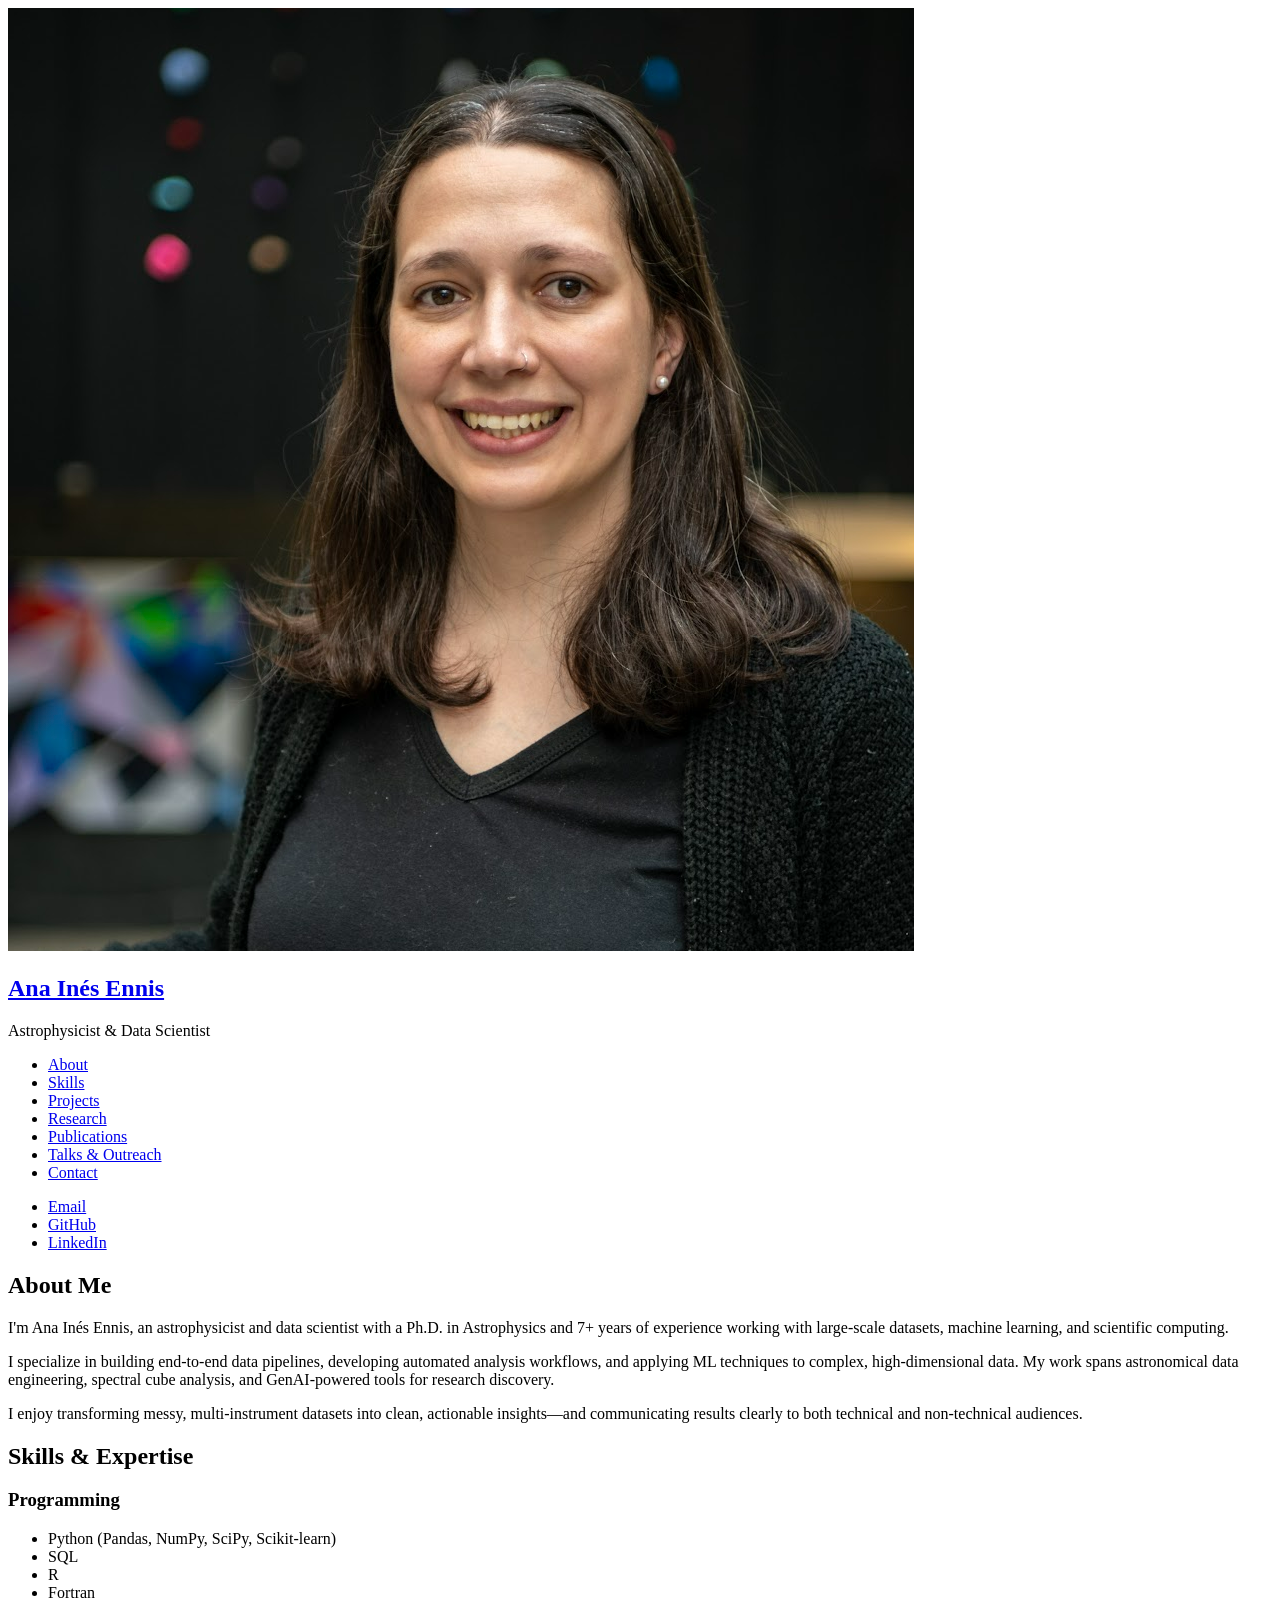
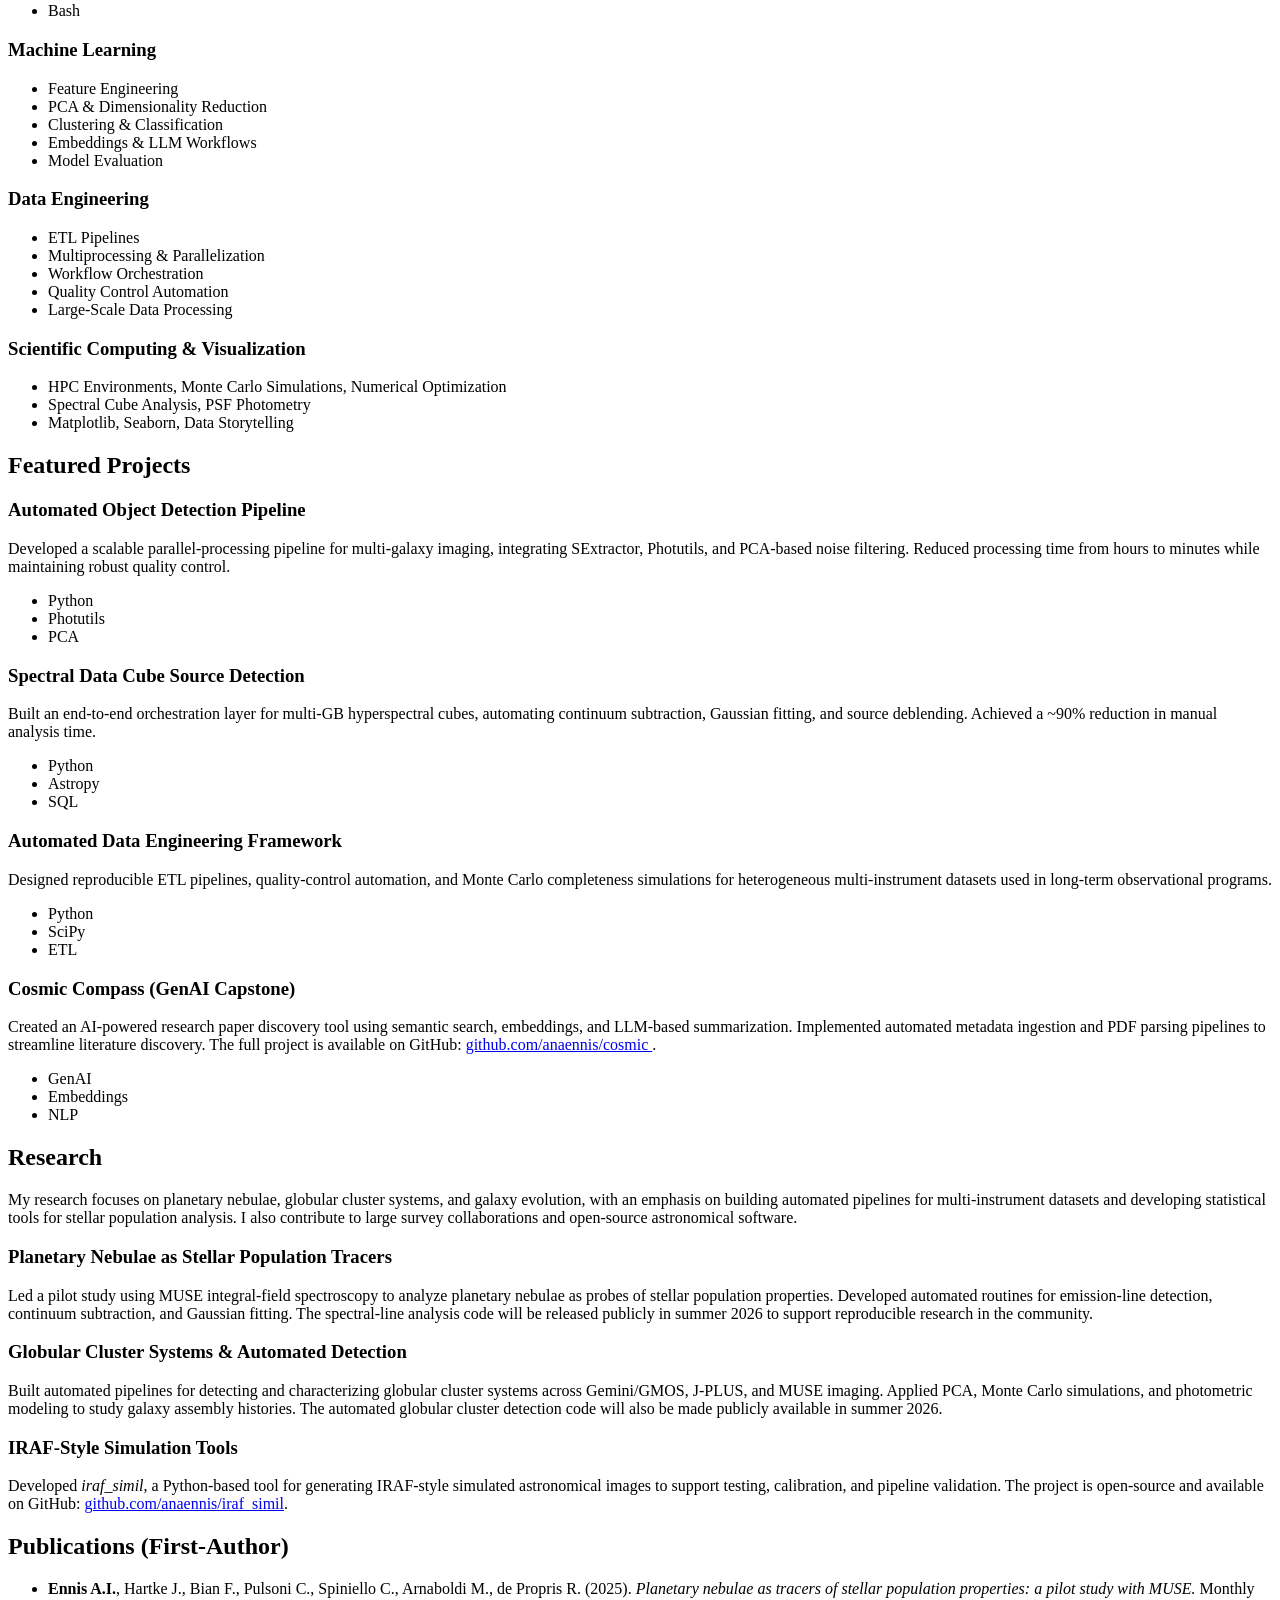
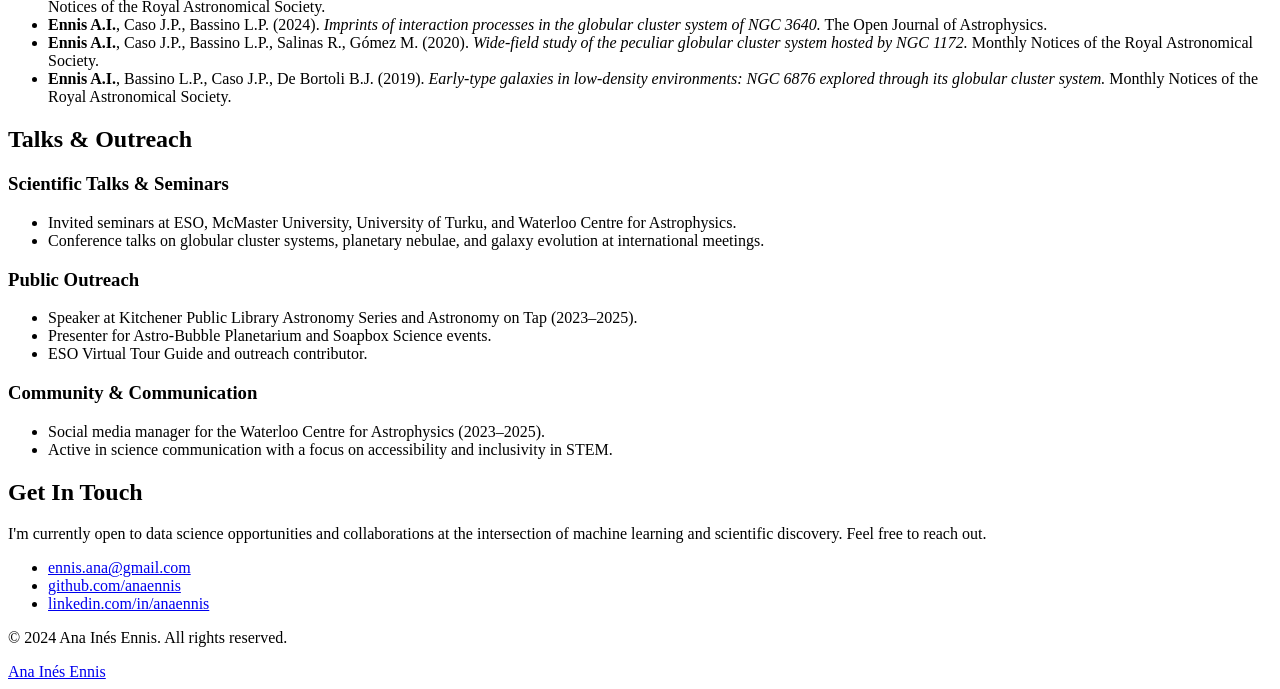
==== index.html @ 9957f8a4 "Added link to Cosmic Compass" ====
<!DOCTYPE HTML>
<!--
    Read Only by HTML5 UP
    Customized for Ana Inés Ennis
-->
<html>
    <head>
        <title>Ana Inés Ennis | Astrophysicist & Data Scientist</title>
        <meta charset="utf-8" />
        <meta name="viewport" content="width=device-width, initial-scale=1" />
        <meta name="description" content="Portfolio of Ana Inés Ennis, Astrophysicist & Data Scientist" />
        <link rel="stylesheet" href="assets/css/main.css" />
        <noscript><link rel="stylesheet" href="assets/css/noscript.css" /></noscript>
    </head>
    <body class="is-preload">

        <!-- Wrapper -->
        <div id="wrapper">

            <!-- Sidebar / Header -->
            <section id="header">
                <header>
                    <span class="image avatar">
                        <img src="images/ana-ennis.png" alt="Photo of Ana Inés Ennis" />
                    </span>
                    <h1 id="logo"><a href="#">Ana Inés Ennis</a></h1>
                    <p>Astrophysicist &amp; Data Scientist</p>
                </header>

                <nav id="nav">
                    <ul>
                        <li><a href="#about" class="active">About</a></li>
                        <li><a href="#skills">Skills</a></li>
                        <li><a href="#projects">Projects</a></li>
                        <li><a href="#research">Research</a></li>
                        <li><a href="#publications">Publications</a></li>
                        <li><a href="#talks">Talks &amp; Outreach</a></li>
                        <li><a href="#contact">Contact</a></li>
                    </ul>
                </nav>

                <footer>
                    <ul class="icons">
                        <li><a href="mailto:ennis.ana@gmail.com" class="icon solid fa-envelope"><span class="label">Email</span></a></li>
                        <li><a href="https://github.com/anaennis" class="icon brands fa-github" target="_blank"><span class="label">GitHub</span></a></li>
                        <li><a href="https://linkedin.com/in/anaennis" class="icon brands fa-linkedin" target="_blank"><span class="label">LinkedIn</span></a></li>
                    </ul>
                </footer>
            </section>

            <!-- Main -->
            <div id="main">

                <!-- About -->
                <section id="about">
                    <div class="container">
                        <header class="major">
                            <h2>About Me</h2>
                        </header>
                        <p>
                            I'm Ana Inés Ennis, an astrophysicist and data scientist with a Ph.D. in Astrophysics and 7+ years of experience
                            working with large-scale datasets, machine learning, and scientific computing.
                        </p>
                        <p>
                            I specialize in building end-to-end data pipelines, developing automated analysis workflows, and applying ML techniques
                            to complex, high-dimensional data. My work spans astronomical data engineering, spectral cube analysis, and GenAI-powered
                            tools for research discovery.
                        </p>
                        <p>
                            I enjoy transforming messy, multi-instrument datasets into clean, actionable insights—and communicating results clearly
                            to both technical and non-technical audiences.
                        </p>
                    </div>
                </section>

                <!-- Skills -->
                <section id="skills">
                    <div class="container">
                        <header class="major">
                            <h2>Skills &amp; Expertise</h2>
                        </header>

                        <div class="features">
                            <article>
                                <h3>Programming</h3>
                                <ul>
                                    <li>Python (Pandas, NumPy, SciPy, Scikit-learn)</li>
                                    <li>SQL</li>
                                    <li>R</li>
                                    <li>Fortran</li>
                                    <li>Bash</li>
                                </ul>
                            </article>

                            <article>
                                <h3>Machine Learning</h3>
                                <ul>
                                    <li>Feature Engineering</li>
                                    <li>PCA &amp; Dimensionality Reduction</li>
                                    <li>Clustering &amp; Classification</li>
                                    <li>Embeddings &amp; LLM Workflows</li>
                                    <li>Model Evaluation</li>
                                </ul>
                            </article>

                            <article>
                                <h3>Data Engineering</h3>
                                <ul>
                                    <li>ETL Pipelines</li>
                                    <li>Multiprocessing &amp; Parallelization</li>
                                    <li>Workflow Orchestration</li>
                                    <li>Quality Control Automation</li>
                                    <li>Large-Scale Data Processing</li>
                                </ul>
                            </article>

                            <article>
                                <h3>Scientific Computing &amp; Visualization</h3>
                                <ul>
                                    <li>HPC Environments, Monte Carlo Simulations, Numerical Optimization</li>
                                    <li>Spectral Cube Analysis, PSF Photometry</li>
                                    <li>Matplotlib, Seaborn, Data Storytelling</li>
                                </ul>
                            </article>
                        </div>
                    </div>
                </section>

                <!-- Projects -->
                <section id="projects">
                    <div class="container">
                        <header class="major">
                            <h2>Featured Projects</h2>
                        </header>

                        <div class="features">
                            <article>
                                <h3>Automated Object Detection Pipeline</h3>
                                <p>
                                    Developed a scalable parallel-processing pipeline for multi-galaxy imaging, integrating SExtractor, Photutils,
                                    and PCA-based noise filtering. Reduced processing time from hours to minutes while maintaining robust quality control.
                                </p>
                                <ul class="tags">
                                    <li>Python</li>
                                    <li>Photutils</li>
                                    <li>PCA</li>
                                </ul>
                            </article>

                            <article>
                                <h3>Spectral Data Cube Source Detection</h3>
                                <p>
                                    Built an end-to-end orchestration layer for multi-GB hyperspectral cubes, automating continuum subtraction,
                                    Gaussian fitting, and source deblending. Achieved a ~90% reduction in manual analysis time.
                                </p>
                                <ul class="tags">
                                    <li>Python</li>
                                    <li>Astropy</li>
                                    <li>SQL</li>
                                </ul>
                            </article>

                            <article>
                                <h3>Automated Data Engineering Framework</h3>
                                <p>
                                    Designed reproducible ETL pipelines, quality-control automation, and Monte Carlo completeness simulations
                                    for heterogeneous multi-instrument datasets used in long-term observational programs.
                                </p>
                                <ul class="tags">
                                    <li>Python</li>
                                    <li>SciPy</li>
                                    <li>ETL</li>
                                </ul>
                            </article>

<article>
    <h3>Cosmic Compass (GenAI Capstone)</h3>
    <p>
        Created an AI-powered research paper discovery tool using semantic search, embeddings, and LLM-based summarization.
        Implemented automated metadata ingestion and PDF parsing pipelines to streamline literature discovery.
        The full project is available on GitHub:
        <a href="https://github.com/anaennis/cosmic/tree/master" target="_blank">
            github.com/anaennis/cosmic
        </a>.
    </p>
    <ul class="tags">
        <li>GenAI</li>
        <li>Embeddings</li>
        <li>NLP</li>
    </ul>
</article>
                        </div>
                    </div>
                </section>

                <!-- Research -->
<section id="research">
    <div class="container">
        <header class="major">
            <h2>Research</h2>
        </header>

        <p>
            My research focuses on planetary nebulae, globular cluster systems, and galaxy evolution, with an emphasis on 
            building automated pipelines for multi-instrument datasets and developing statistical tools for stellar population 
            analysis. I also contribute to large survey collaborations and open-source astronomical software.
        </p>

        <div class="features">

            <article>
                <h3>Planetary Nebulae as Stellar Population Tracers</h3>
                <p>
                    Led a pilot study using MUSE integral-field spectroscopy to analyze planetary nebulae as probes of 
                    stellar population properties. Developed automated routines for emission-line detection, continuum 
                    subtraction, and Gaussian fitting. The spectral-line analysis code will be released publicly in summer 2026 
                    to support reproducible research in the community.
                </p>
            </article>

            <article>
                <h3>Globular Cluster Systems & Automated Detection</h3>
                <p>
                    Built automated pipelines for detecting and characterizing globular cluster systems across Gemini/GMOS, 
                    J-PLUS, and MUSE imaging. Applied PCA, Monte Carlo simulations, and photometric modeling to study galaxy 
                    assembly histories. The automated globular cluster detection code will also be made publicly available 
                    in summer 2026.
                </p>
            </article>

            <article>
                <h3>IRAF-Style Simulation Tools</h3>
                <p>
                    Developed <em>iraf_simil</em>, a Python-based tool for generating IRAF-style simulated astronomical images 
                    to support testing, calibration, and pipeline validation. The project is open-source and available on GitHub:
                    <a href="https://github.com/anaennis/iraf_simil" target="_blank">github.com/anaennis/iraf_simil</a>.
                </p>
            </article>

        </div>
    </div>
</section>

                <!-- Publications -->
                <section id="publications">
                    <div class="container">
                        <header class="major">
                            <h2>Publications (First-Author)</h2>
                        </header>
                        <ul class="alt">
                            <li>
                                <strong>Ennis A.I.</strong>, Hartke J., Bian F., Pulsoni C., Spiniello C., Arnaboldi M., de Propris R. (2025).
                                <em>Planetary nebulae as tracers of stellar population properties: a pilot study with MUSE.</em>
                                Monthly Notices of the Royal Astronomical Society.
                            </li>
                            <li>
                                <strong>Ennis A.I.</strong>, Caso J.P., Bassino L.P. (2024).
                                <em>Imprints of interaction processes in the globular cluster system of NGC 3640.</em>
                                The Open Journal of Astrophysics.
                            </li>
                            <li>
                                <strong>Ennis A.I.</strong>, Caso J.P., Bassino L.P., Salinas R., Gómez M. (2020).
                                <em>Wide-field study of the peculiar globular cluster system hosted by NGC 1172.</em>
                                Monthly Notices of the Royal Astronomical Society.
                            </li>
                            <li>
                                <strong>Ennis A.I.</strong>, Bassino L.P., Caso J.P., De Bortoli B.J. (2019).
                                <em>Early-type galaxies in low-density environments: NGC 6876 explored through its globular cluster system.</em>
                                Monthly Notices of the Royal Astronomical Society.
                            </li>
                        </ul>
                    </div>
                </section>

                <!-- Talks & Outreach -->
                <section id="talks">
                    <div class="container">
                        <header class="major">
                            <h2>Talks &amp; Outreach</h2>
                        </header>

                        <div class="features">
                            <article>
                                <h3>Scientific Talks &amp; Seminars</h3>
                                <ul>
                                    <li>Invited seminars at ESO, McMaster University, University of Turku, and Waterloo Centre for Astrophysics.</li>
                                    <li>Conference talks on globular cluster systems, planetary nebulae, and galaxy evolution at international meetings.</li>
                                </ul>
                            </article>

                            <article>
                                <h3>Public Outreach</h3>
                                <ul>
                                    <li>Speaker at Kitchener Public Library Astronomy Series and Astronomy on Tap (2023–2025).</li>
                                    <li>Presenter for Astro-Bubble Planetarium and Soapbox Science events.</li>
                                    <li>ESO Virtual Tour Guide and outreach contributor.</li>
                                </ul>
                            </article>

                            <article>
                                <h3>Community &amp; Communication</h3>
                                <ul>
                                    <li>Social media manager for the Waterloo Centre for Astrophysics (2023–2025).</li>
                                    <li>Active in science communication with a focus on accessibility and inclusivity in STEM.</li>
                                </ul>
                            </article>
                        </div>
                    </div>
                </section>

                <!-- Contact -->
                <section id="contact">
                    <div class="container">
                        <header class="major">
                            <h2>Get In Touch</h2>
                        </header>
                        <p>
                            I'm currently open to data science opportunities and collaborations at the intersection of machine learning
                            and scientific discovery. Feel free to reach out.
                        </p>
                        <ul class="contact">
                            <li class="icon solid fa-envelope">
                                <a href="mailto:ennis.ana@gmail.com">ennis.ana@gmail.com</a>
                            </li>
                            <li class="icon brands fa-github">
                                <a href="https://github.com/anaennis" target="_blank">github.com/anaennis</a>
                            </li>
                            <li class="icon brands fa-linkedin">
                                <a href="https://linkedin.com/in/anaennis" target="_blank">linkedin.com/in/anaennis</a>
                            </li>
                        </ul>
                    </div>
                </section>

            </div>

            <!-- Footer -->
            <section id="footer">
                <div class="container">
                    <p>&copy; 2024 Ana Inés Ennis. All rights reserved.</p>
                </div>
            </section>

        </div>

        <!-- Scripts (from Read Only template) -->
        <script src="assets/js/jquery.min.js"></script>
        <script src="assets/js/jquery.scrollex.min.js"></script>
        <script src="assets/js/jquery.scrolly.min.js"></script>
        <script src="assets/js/browser.min.js"></script>
        <script src="assets/js/breakpoints.min.js"></script>
        <script src="assets/js/util.js"></script>
        <script src="assets/js/main.js"></script>

    </body>
</html>
---- assets/css/main.css ----
@import url("fontawesome-all.min.css");
@import url("https://fonts.googleapis.com/css?family=Lato:400,400italic,700,700italic|Source+Code+Pro:400");

/*
	Read Only by HTML5 UP
	html5up.net | @ajlkn
	Free for personal and commercial use under the CCA 3.0 license (html5up.net/license)
*/

html, body, div, span, applet, object,
iframe, h1, h2, h3, h4, h5, h6, p, blockquote,
pre, a, abbr, acronym, address, big, cite,
code, del, dfn, em, img, ins, kbd, q, s, samp,
small, strike, strong, sub, sup, tt, var, b,
u, i, center, dl, dt, dd, ol, ul, li, fieldset,
form, label, legend, table, caption, tbody,
tfoot, thead, tr, th, td, article, aside,
canvas, details, embed, figure, figcaption,
footer, header, hgroup, menu, nav, output, ruby,
section, summary, time, mark, audio, video {
	margin: 0;
	padding: 0;
	border: 0;
	font-size: 100%;
	font: inherit;
	vertical-align: baseline;}

article, aside, details, figcaption, figure,
footer, header, hgroup, menu, nav, section {
	display: block;}

body {
	line-height: 1;
}

ol, ul {
	list-style: none;
}

blockquote, q {
	quotes: none;
}

	blockquote:before, blockquote:after, q:before, q:after {
		content: '';
		content: none;
	}

table {
	border-collapse: collapse;
	border-spacing: 0;
}

body {
	-webkit-text-size-adjust: none;
}

mark {
	background-color: transparent;
	color: inherit;
}

input::-moz-focus-inner {
	border: 0;
	padding: 0;
}

input, select, textarea {
	-moz-appearance: none;
	-webkit-appearance: none;
	-ms-appearance: none;
	appearance: none;
}

/* Basic */

	html {
		box-sizing: border-box;
	}

	*, *:before, *:after {
		box-sizing: inherit;
	}

	body {
		background: #fff;
	}

		body.is-preload *, body.is-preload *:before, body.is-preload *:after {
			-moz-animation: none !important;
			-webkit-animation: none !important;
			-ms-animation: none !important;
			animation: none !important;
			-moz-transition: none !important;
			-webkit-transition: none !important;
			-ms-transition: none !important;
			transition: none !important;
		}

	body, input, select, textarea {
		color: #888;
		font-family: "Lato", sans-serif;
		font-size: 16pt;
		font-weight: 400;
		line-height: 1.75em;
	}

	a {
		-moz-transition: color 0.2s ease-in-out, border-color 0.2s ease-in-out;
		-webkit-transition: color 0.2s ease-in-out, border-color 0.2s ease-in-out;
		-ms-transition: color 0.2s ease-in-out, border-color 0.2s ease-in-out;
		transition: color 0.2s ease-in-out, border-color 0.2s ease-in-out;
		border-bottom: solid 1px #e4e4e4;
		color: inherit;
		text-decoration: none;
	}

		a:hover {
			border-bottom-color: transparent;
			color: #4acaa8 !important;
		}

	strong, b {
		color: #777;
		font-weight: 700;
	}

	em, i {
		font-style: italic;
	}

	p {
		margin: 0 0 2.25em 0;
	}

	h1, h2, h3, h4, h5, h6 {
		color: #777;
		font-weight: 700;
		line-height: 1em;
		margin: 0 0 0.5625em 0;
	}

		h1 a, h2 a, h3 a, h4 a, h5 a, h6 a {
			border: 0;
			color: inherit;
			text-decoration: none;
		}

	h2 {
		font-size: 2em;
		line-height: 1.5em;
	}

	h3 {
		font-size: 1.75em;
		line-height: 1.5em;
	}

	h4 {
		font-size: 1.25em;
		line-height: 1.5em;
	}

	h5 {
		font-size: 0.9em;
		line-height: 1.5em;
	}

	h6 {
		font-size: 0.7em;
		line-height: 1.5em;
	}

	sub {
		font-size: 0.8em;
		position: relative;
		top: 0.5em;
	}

	sup {
		font-size: 0.8em;
		position: relative;
		top: -0.5em;
	}

	hr {
		border: 0;
		border-bottom: solid 2px #f4f4f4;
		margin: 2.25em 0;
	}

		hr.major {
			margin: 3.375em 0;
		}

	blockquote {
		border-left: solid 8px #e4e4e4;
		font-style: italic;
		margin: 0 0 2.25em 0;
		padding: 0.5em 0 0.5em 2em;
	}

	code {
		background: #555;
		border-radius: 5px;
		color: #fff;
		font-family: "Source Code Pro", monospace;
		font-size: 0.9em;
		margin: 0 0.25em;
		padding: 0.25em 0.65em;
	}

	pre {
		font-family: "Source Code Pro", monospace;
		font-size: 0.9em;
		margin: 0 0 2.25em 0;
	}

		pre code {
			-webkit-overflow-scrolling: touch;
			display: block;
			line-height: 1.5em;
			overflow-x: auto;
			padding: 1em 1.5em;
		}

	.align-left {
		text-align: left;
	}

	.align-center {
		text-align: center;
	}

	.align-right {
		text-align: right;
	}

/* Row */

	.row {
		display: flex;
		flex-wrap: wrap;
		box-sizing: border-box;
		align-items: stretch;
	}

		.row > * {
			box-sizing: border-box;
		}

		.row.gtr-uniform > * > :last-child {
			margin-bottom: 0;
		}

		.row.aln-left {
			justify-content: flex-start;
		}

		.row.aln-center {
			justify-content: center;
		}

		.row.aln-right {
			justify-content: flex-end;
		}

		.row.aln-top {
			align-items: flex-start;
		}

		.row.aln-middle {
			align-items: center;
		}

		.row.aln-bottom {
			align-items: flex-end;
		}

		.row > .imp {
			order: -1;
		}

		.row > .col-1 {
			width: 8.33333%;
		}

		.row > .off-1 {
			margin-left: 8.33333%;
		}

		.row > .col-2 {
			width: 16.66667%;
		}

		.row > .off-2 {
			margin-left: 16.66667%;
		}

		.row > .col-3 {
			width: 25%;
		}

		.row > .off-3 {
			margin-left: 25%;
		}

		.row > .col-4 {
			width: 33.33333%;
		}

		.row > .off-4 {
			margin-left: 33.33333%;
		}

		.row > .col-5 {
			width: 41.66667%;
		}

		.row > .off-5 {
			margin-left: 41.66667%;
		}

		.row > .col-6 {
			width: 50%;
		}

		.row > .off-6 {
			margin-left: 50%;
		}

		.row > .col-7 {
			width: 58.33333%;
		}

		.row > .off-7 {
			margin-left: 58.33333%;
		}

		.row > .col-8 {
			width: 66.66667%;
		}

		.row > .off-8 {
			margin-left: 66.66667%;
		}

		.row > .col-9 {
			width: 75%;
		}

		.row > .off-9 {
			margin-left: 75%;
		}

		.row > .col-10 {
			width: 83.33333%;
		}

		.row > .off-10 {
			margin-left: 83.33333%;
		}

		.row > .col-11 {
			width: 91.66667%;
		}

		.row > .off-11 {
			margin-left: 91.66667%;
		}

		.row > .col-12 {
			width: 100%;
		}

		.row > .off-12 {
			margin-left: 100%;
		}

		.row.gtr-0 {
			margin-top: 0;
			margin-left: 0em;
		}

			.row.gtr-0 > * {
				padding: 0 0 0 0em;
			}

			.row.gtr-0.gtr-uniform {
				margin-top: 0em;
			}

				.row.gtr-0.gtr-uniform > * {
					padding-top: 0em;
				}

		.row.gtr-25 {
			margin-top: 0;
			margin-left: -0.5em;
		}

			.row.gtr-25 > * {
				padding: 0 0 0 0.5em;
			}

			.row.gtr-25.gtr-uniform {
				margin-top: -0.5em;
			}

				.row.gtr-25.gtr-uniform > * {
					padding-top: 0.5em;
				}

		.row.gtr-50 {
			margin-top: 0;
			margin-left: -1em;
		}

			.row.gtr-50 > * {
				padding: 0 0 0 1em;
			}

			.row.gtr-50.gtr-uniform {
				margin-top: -1em;
			}

				.row.gtr-50.gtr-uniform > * {
					padding-top: 1em;
				}

		.row {
			margin-top: 0;
			margin-left: -2em;
		}

			.row > * {
				padding: 0 0 0 2em;
			}

			.row.gtr-uniform {
				margin-top: -2em;
			}

				.row.gtr-uniform > * {
					padding-top: 2em;
				}

		.row.gtr-150 {
			margin-top: 0;
			margin-left: -3em;
		}

			.row.gtr-150 > * {
				padding: 0 0 0 3em;
			}

			.row.gtr-150.gtr-uniform {
				margin-top: -3em;
			}

				.row.gtr-150.gtr-uniform > * {
					padding-top: 3em;
				}

		.row.gtr-200 {
			margin-top: 0;
			margin-left: -4em;
		}

			.row.gtr-200 > * {
				padding: 0 0 0 4em;
			}

			.row.gtr-200.gtr-uniform {
				margin-top: -4em;
			}

				.row.gtr-200.gtr-uniform > * {
					padding-top: 4em;
				}

		@media screen and (max-width: 1680px) {

			.row {
				display: flex;
				flex-wrap: wrap;
				box-sizing: border-box;
				align-items: stretch;
			}

				.row > * {
					box-sizing: border-box;
				}

				.row.gtr-uniform > * > :last-child {
					margin-bottom: 0;
				}

				.row.aln-left {
					justify-content: flex-start;
				}

				.row.aln-center {
					justify-content: center;
				}

				.row.aln-right {
					justify-content: flex-end;
				}

				.row.aln-top {
					align-items: flex-start;
				}

				.row.aln-middle {
					align-items: center;
				}

				.row.aln-bottom {
					align-items: flex-end;
				}

				.row > .imp-xlarge {
					order: -1;
				}

				.row > .col-1-xlarge {
					width: 8.33333%;
				}

				.row > .off-1-xlarge {
					margin-left: 8.33333%;
				}

				.row > .col-2-xlarge {
					width: 16.66667%;
				}

				.row > .off-2-xlarge {
					margin-left: 16.66667%;
				}

				.row > .col-3-xlarge {
					width: 25%;
				}

				.row > .off-3-xlarge {
					margin-left: 25%;
				}

				.row > .col-4-xlarge {
					width: 33.33333%;
				}

				.row > .off-4-xlarge {
					margin-left: 33.33333%;
				}

				.row > .col-5-xlarge {
					width: 41.66667%;
				}

				.row > .off-5-xlarge {
					margin-left: 41.66667%;
				}

				.row > .col-6-xlarge {
					width: 50%;
				}

				.row > .off-6-xlarge {
					margin-left: 50%;
				}

				.row > .col-7-xlarge {
					width: 58.33333%;
				}

				.row > .off-7-xlarge {
					margin-left: 58.33333%;
				}

				.row > .col-8-xlarge {
					width: 66.66667%;
				}

				.row > .off-8-xlarge {
					margin-left: 66.66667%;
				}

				.row > .col-9-xlarge {
					width: 75%;
				}

				.row > .off-9-xlarge {
					margin-left: 75%;
				}

				.row > .col-10-xlarge {
					width: 83.33333%;
				}

				.row > .off-10-xlarge {
					margin-left: 83.33333%;
				}

				.row > .col-11-xlarge {
					width: 91.66667%;
				}

				.row > .off-11-xlarge {
					margin-left: 91.66667%;
				}

				.row > .col-12-xlarge {
					width: 100%;
				}

				.row > .off-12-xlarge {
					margin-left: 100%;
				}

				.row.gtr-0 {
					margin-top: 0;
					margin-left: 0em;
				}

					.row.gtr-0 > * {
						padding: 0 0 0 0em;
					}

					.row.gtr-0.gtr-uniform {
						margin-top: 0em;
					}

						.row.gtr-0.gtr-uniform > * {
							padding-top: 0em;
						}

				.row.gtr-25 {
					margin-top: 0;
					margin-left: -0.5em;
				}

					.row.gtr-25 > * {
						padding: 0 0 0 0.5em;
					}

					.row.gtr-25.gtr-uniform {
						margin-top: -0.5em;
					}

						.row.gtr-25.gtr-uniform > * {
							padding-top: 0.5em;
						}

				.row.gtr-50 {
					margin-top: 0;
					margin-left: -1em;
				}

					.row.gtr-50 > * {
						padding: 0 0 0 1em;
					}

					.row.gtr-50.gtr-uniform {
						margin-top: -1em;
					}

						.row.gtr-50.gtr-uniform > * {
							padding-top: 1em;
						}

				.row {
					margin-top: 0;
					margin-left: -2em;
				}

					.row > * {
						padding: 0 0 0 2em;
					}

					.row.gtr-uniform {
						margin-top: -2em;
					}

						.row.gtr-uniform > * {
							padding-top: 2em;
						}

				.row.gtr-150 {
					margin-top: 0;
					margin-left: -3em;
				}

					.row.gtr-150 > * {
						padding: 0 0 0 3em;
					}

					.row.gtr-150.gtr-uniform {
						margin-top: -3em;
					}

						.row.gtr-150.gtr-uniform > * {
							padding-top: 3em;
						}

				.row.gtr-200 {
					margin-top: 0;
					margin-left: -4em;
				}

					.row.gtr-200 > * {
						padding: 0 0 0 4em;
					}

					.row.gtr-200.gtr-uniform {
						margin-top: -4em;
					}

						.row.gtr-200.gtr-uniform > * {
							padding-top: 4em;
						}

		}

		@media screen and (max-width: 1280px) {

			.row {
				display: flex;
				flex-wrap: wrap;
				box-sizing: border-box;
				align-items: stretch;
			}

				.row > * {
					box-sizing: border-box;
				}

				.row.gtr-uniform > * > :last-child {
					margin-bottom: 0;
				}

				.row.aln-left {
					justify-content: flex-start;
				}

				.row.aln-center {
					justify-content: center;
				}

				.row.aln-right {
					justify-content: flex-end;
				}

				.row.aln-top {
					align-items: flex-start;
				}

				.row.aln-middle {
					align-items: center;
				}

				.row.aln-bottom {
					align-items: flex-end;
				}

				.row > .imp-large {
					order: -1;
				}

				.row > .col-1-large {
					width: 8.33333%;
				}

				.row > .off-1-large {
					margin-left: 8.33333%;
				}

				.row > .col-2-large {
					width: 16.66667%;
				}

				.row > .off-2-large {
					margin-left: 16.66667%;
				}

				.row > .col-3-large {
					width: 25%;
				}

				.row > .off-3-large {
					margin-left: 25%;
				}

				.row > .col-4-large {
					width: 33.33333%;
				}

				.row > .off-4-large {
					margin-left: 33.33333%;
				}

				.row > .col-5-large {
					width: 41.66667%;
				}

				.row > .off-5-large {
					margin-left: 41.66667%;
				}

				.row > .col-6-large {
					width: 50%;
				}

				.row > .off-6-large {
					margin-left: 50%;
				}

				.row > .col-7-large {
					width: 58.33333%;
				}

				.row > .off-7-large {
					margin-left: 58.33333%;
				}

				.row > .col-8-large {
					width: 66.66667%;
				}

				.row > .off-8-large {
					margin-left: 66.66667%;
				}

				.row > .col-9-large {
					width: 75%;
				}

				.row > .off-9-large {
					margin-left: 75%;
				}

				.row > .col-10-large {
					width: 83.33333%;
				}

				.row > .off-10-large {
					margin-left: 83.33333%;
				}

				.row > .col-11-large {
					width: 91.66667%;
				}

				.row > .off-11-large {
					margin-left: 91.66667%;
				}

				.row > .col-12-large {
					width: 100%;
				}

				.row > .off-12-large {
					margin-left: 100%;
				}

				.row.gtr-0 {
					margin-top: 0;
					margin-left: 0em;
				}

					.row.gtr-0 > * {
						padding: 0 0 0 0em;
					}

					.row.gtr-0.gtr-uniform {
						margin-top: 0em;
					}

						.row.gtr-0.gtr-uniform > * {
							padding-top: 0em;
						}

				.row.gtr-25 {
					margin-top: 0;
					margin-left: -0.375em;
				}

					.row.gtr-25 > * {
						padding: 0 0 0 0.375em;
					}

					.row.gtr-25.gtr-uniform {
						margin-top: -0.375em;
					}

						.row.gtr-25.gtr-uniform > * {
							padding-top: 0.375em;
						}

				.row.gtr-50 {
					margin-top: 0;
					margin-left: -0.75em;
				}

					.row.gtr-50 > * {
						padding: 0 0 0 0.75em;
					}

					.row.gtr-50.gtr-uniform {
						margin-top: -0.75em;
					}

						.row.gtr-50.gtr-uniform > * {
							padding-top: 0.75em;
						}

				.row {
					margin-top: 0;
					margin-left: -1.5em;
				}

					.row > * {
						padding: 0 0 0 1.5em;
					}

					.row.gtr-uniform {
						margin-top: -1.5em;
					}

						.row.gtr-uniform > * {
							padding-top: 1.5em;
						}

				.row.gtr-150 {
					margin-top: 0;
					margin-left: -2.25em;
				}

					.row.gtr-150 > * {
						padding: 0 0 0 2.25em;
					}

					.row.gtr-150.gtr-uniform {
						margin-top: -2.25em;
					}

						.row.gtr-150.gtr-uniform > * {
							padding-top: 2.25em;
						}

				.row.gtr-200 {
					margin-top: 0;
					margin-left: -3em;
				}

					.row.gtr-200 > * {
						padding: 0 0 0 3em;
					}

					.row.gtr-200.gtr-uniform {
						margin-top: -3em;
					}

						.row.gtr-200.gtr-uniform > * {
							padding-top: 3em;
						}

		}

		@media screen and (max-width: 1024px) {

			.row {
				display: flex;
				flex-wrap: wrap;
				box-sizing: border-box;
				align-items: stretch;
			}

				.row > * {
					box-sizing: border-box;
				}

				.row.gtr-uniform > * > :last-child {
					margin-bottom: 0;
				}

				.row.aln-left {
					justify-content: flex-start;
				}

				.row.aln-center {
					justify-content: center;
				}

				.row.aln-right {
					justify-content: flex-end;
				}

				.row.aln-top {
					align-items: flex-start;
				}

				.row.aln-middle {
					align-items: center;
				}

				.row.aln-bottom {
					align-items: flex-end;
				}

				.row > .imp-medium {
					order: -1;
				}

				.row > .col-1-medium {
					width: 8.33333%;
				}

				.row > .off-1-medium {
					margin-left: 8.33333%;
				}

				.row > .col-2-medium {
					width: 16.66667%;
				}

				.row > .off-2-medium {
					margin-left: 16.66667%;
				}

				.row > .col-3-medium {
					width: 25%;
				}

				.row > .off-3-medium {
					margin-left: 25%;
				}

				.row > .col-4-medium {
					width: 33.33333%;
				}

				.row > .off-4-medium {
					margin-left: 33.33333%;
				}

				.row > .col-5-medium {
					width: 41.66667%;
				}

				.row > .off-5-medium {
					margin-left: 41.66667%;
				}

				.row > .col-6-medium {
					width: 50%;
				}

				.row > .off-6-medium {
					margin-left: 50%;
				}

				.row > .col-7-medium {
					width: 58.33333%;
				}

				.row > .off-7-medium {
					margin-left: 58.33333%;
				}

				.row > .col-8-medium {
					width: 66.66667%;
				}

				.row > .off-8-medium {
					margin-left: 66.66667%;
				}

				.row > .col-9-medium {
					width: 75%;
				}

				.row > .off-9-medium {
					margin-left: 75%;
				}

				.row > .col-10-medium {
					width: 83.33333%;
				}

				.row > .off-10-medium {
					margin-left: 83.33333%;
				}

				.row > .col-11-medium {
					width: 91.66667%;
				}

				.row > .off-11-medium {
					margin-left: 91.66667%;
				}

				.row > .col-12-medium {
					width: 100%;
				}

				.row > .off-12-medium {
					margin-left: 100%;
				}

				.row.gtr-0 {
					margin-top: 0;
					margin-left: 0em;
				}

					.row.gtr-0 > * {
						padding: 0 0 0 0em;
					}

					.row.gtr-0.gtr-uniform {
						margin-top: 0em;
					}

						.row.gtr-0.gtr-uniform > * {
							padding-top: 0em;
						}

				.row.gtr-25 {
					margin-top: 0;
					margin-left: -0.375em;
				}

					.row.gtr-25 > * {
						padding: 0 0 0 0.375em;
					}

					.row.gtr-25.gtr-uniform {
						margin-top: -0.375em;
					}

						.row.gtr-25.gtr-uniform > * {
							padding-top: 0.375em;
						}

				.row.gtr-50 {
					margin-top: 0;
					margin-left: -0.75em;
				}

					.row.gtr-50 > * {
						padding: 0 0 0 0.75em;
					}

					.row.gtr-50.gtr-uniform {
						margin-top: -0.75em;
					}

						.row.gtr-50.gtr-uniform > * {
							padding-top: 0.75em;
						}

				.row {
					margin-top: 0;
					margin-left: -1.5em;
				}

					.row > * {
						padding: 0 0 0 1.5em;
					}

					.row.gtr-uniform {
						margin-top: -1.5em;
					}

						.row.gtr-uniform > * {
							padding-top: 1.5em;
						}

				.row.gtr-150 {
					margin-top: 0;
					margin-left: -2.25em;
				}

					.row.gtr-150 > * {
						padding: 0 0 0 2.25em;
					}

					.row.gtr-150.gtr-uniform {
						margin-top: -2.25em;
					}

						.row.gtr-150.gtr-uniform > * {
							padding-top: 2.25em;
						}

				.row.gtr-200 {
					margin-top: 0;
					margin-left: -3em;
				}

					.row.gtr-200 > * {
						padding: 0 0 0 3em;
					}

					.row.gtr-200.gtr-uniform {
						margin-top: -3em;
					}

						.row.gtr-200.gtr-uniform > * {
							padding-top: 3em;
						}

		}

		@media screen and (max-width: 736px) {

			.row {
				display: flex;
				flex-wrap: wrap;
				box-sizing: border-box;
				align-items: stretch;
			}

				.row > * {
					box-sizing: border-box;
				}

				.row.gtr-uniform > * > :last-child {
					margin-bottom: 0;
				}

				.row.aln-left {
					justify-content: flex-start;
				}

				.row.aln-center {
					justify-content: center;
				}

				.row.aln-right {
					justify-content: flex-end;
				}

				.row.aln-top {
					align-items: flex-start;
				}

				.row.aln-middle {
					align-items: center;
				}

				.row.aln-bottom {
					align-items: flex-end;
				}

				.row > .imp-small {
					order: -1;
				}

				.row > .col-1-small {
					width: 8.33333%;
				}

				.row > .off-1-small {
					margin-left: 8.33333%;
				}

				.row > .col-2-small {
					width: 16.66667%;
				}

				.row > .off-2-small {
					margin-left: 16.66667%;
				}

				.row > .col-3-small {
					width: 25%;
				}

				.row > .off-3-small {
					margin-left: 25%;
				}

				.row > .col-4-small {
					width: 33.33333%;
				}

				.row > .off-4-small {
					margin-left: 33.33333%;
				}

				.row > .col-5-small {
					width: 41.66667%;
				}

				.row > .off-5-small {
					margin-left: 41.66667%;
				}

				.row > .col-6-small {
					width: 50%;
				}

				.row > .off-6-small {
					margin-left: 50%;
				}

				.row > .col-7-small {
					width: 58.33333%;
				}

				.row > .off-7-small {
					margin-left: 58.33333%;
				}

				.row > .col-8-small {
					width: 66.66667%;
				}

				.row > .off-8-small {
					margin-left: 66.66667%;
				}

				.row > .col-9-small {
					width: 75%;
				}

				.row > .off-9-small {
					margin-left: 75%;
				}

				.row > .col-10-small {
					width: 83.33333%;
				}

				.row > .off-10-small {
					margin-left: 83.33333%;
				}

				.row > .col-11-small {
					width: 91.66667%;
				}

				.row > .off-11-small {
					margin-left: 91.66667%;
				}

				.row > .col-12-small {
					width: 100%;
				}

				.row > .off-12-small {
					margin-left: 100%;
				}

				.row.gtr-0 {
					margin-top: 0;
					margin-left: 0em;
				}

					.row.gtr-0 > * {
						padding: 0 0 0 0em;
					}

					.row.gtr-0.gtr-uniform {
						margin-top: 0em;
					}

						.row.gtr-0.gtr-uniform > * {
							padding-top: 0em;
						}

				.row.gtr-25 {
					margin-top: 0;
					margin-left: -0.3125em;
				}

					.row.gtr-25 > * {
						padding: 0 0 0 0.3125em;
					}

					.row.gtr-25.gtr-uniform {
						margin-top: -0.3125em;
					}

						.row.gtr-25.gtr-uniform > * {
							padding-top: 0.3125em;
						}

				.row.gtr-50 {
					margin-top: 0;
					margin-left: -0.625em;
				}

					.row.gtr-50 > * {
						padding: 0 0 0 0.625em;
					}

					.row.gtr-50.gtr-uniform {
						margin-top: -0.625em;
					}

						.row.gtr-50.gtr-uniform > * {
							padding-top: 0.625em;
						}

				.row {
					margin-top: 0;
					margin-left: -1.25em;
				}

					.row > * {
						padding: 0 0 0 1.25em;
					}

					.row.gtr-uniform {
						margin-top: -1.25em;
					}

						.row.gtr-uniform > * {
							padding-top: 1.25em;
						}

				.row.gtr-150 {
					margin-top: 0;
					margin-left: -1.875em;
				}

					.row.gtr-150 > * {
						padding: 0 0 0 1.875em;
					}

					.row.gtr-150.gtr-uniform {
						margin-top: -1.875em;
					}

						.row.gtr-150.gtr-uniform > * {
							padding-top: 1.875em;
						}

				.row.gtr-200 {
					margin-top: 0;
					margin-left: -2.5em;
				}

					.row.gtr-200 > * {
						padding: 0 0 0 2.5em;
					}

					.row.gtr-200.gtr-uniform {
						margin-top: -2.5em;
					}

						.row.gtr-200.gtr-uniform > * {
							padding-top: 2.5em;
						}

		}

		@media screen and (max-width: 480px) {

			.row {
				display: flex;
				flex-wrap: wrap;
				box-sizing: border-box;
				align-items: stretch;
			}

				.row > * {
					box-sizing: border-box;
				}

				.row.gtr-uniform > * > :last-child {
					margin-bottom: 0;
				}

				.row.aln-left {
					justify-content: flex-start;
				}

				.row.aln-center {
					justify-content: center;
				}

				.row.aln-right {
					justify-content: flex-end;
				}

				.row.aln-top {
					align-items: flex-start;
				}

				.row.aln-middle {
					align-items: center;
				}

				.row.aln-bottom {
					align-items: flex-end;
				}

				.row > .imp-xsmall {
					order: -1;
				}

				.row > .col-1-xsmall {
					width: 8.33333%;
				}

				.row > .off-1-xsmall {
					margin-left: 8.33333%;
				}

				.row > .col-2-xsmall {
					width: 16.66667%;
				}

				.row > .off-2-xsmall {
					margin-left: 16.66667%;
				}

				.row > .col-3-xsmall {
					width: 25%;
				}

				.row > .off-3-xsmall {
					margin-left: 25%;
				}

				.row > .col-4-xsmall {
					width: 33.33333%;
				}

				.row > .off-4-xsmall {
					margin-left: 33.33333%;
				}

				.row > .col-5-xsmall {
					width: 41.66667%;
				}

				.row > .off-5-xsmall {
					margin-left: 41.66667%;
				}

				.row > .col-6-xsmall {
					width: 50%;
				}

				.row > .off-6-xsmall {
					margin-left: 50%;
				}

				.row > .col-7-xsmall {
					width: 58.33333%;
				}

				.row > .off-7-xsmall {
					margin-left: 58.33333%;
				}

				.row > .col-8-xsmall {
					width: 66.66667%;
				}

				.row > .off-8-xsmall {
					margin-left: 66.66667%;
				}

				.row > .col-9-xsmall {
					width: 75%;
				}

				.row > .off-9-xsmall {
					margin-left: 75%;
				}

				.row > .col-10-xsmall {
					width: 83.33333%;
				}

				.row > .off-10-xsmall {
					margin-left: 83.33333%;
				}

				.row > .col-11-xsmall {
					width: 91.66667%;
				}

				.row > .off-11-xsmall {
					margin-left: 91.66667%;
				}

				.row > .col-12-xsmall {
					width: 100%;
				}

				.row > .off-12-xsmall {
					margin-left: 100%;
				}

				.row.gtr-0 {
					margin-top: 0;
					margin-left: 0em;
				}

					.row.gtr-0 > * {
						padding: 0 0 0 0em;
					}

					.row.gtr-0.gtr-uniform {
						margin-top: 0em;
					}

						.row.gtr-0.gtr-uniform > * {
							padding-top: 0em;
						}

				.row.gtr-25 {
					margin-top: 0;
					margin-left: -0.3125em;
				}

					.row.gtr-25 > * {
						padding: 0 0 0 0.3125em;
					}

					.row.gtr-25.gtr-uniform {
						margin-top: -0.3125em;
					}

						.row.gtr-25.gtr-uniform > * {
							padding-top: 0.3125em;
						}

				.row.gtr-50 {
					margin-top: 0;
					margin-left: -0.625em;
				}

					.row.gtr-50 > * {
						padding: 0 0 0 0.625em;
					}

					.row.gtr-50.gtr-uniform {
						margin-top: -0.625em;
					}

						.row.gtr-50.gtr-uniform > * {
							padding-top: 0.625em;
						}

				.row {
					margin-top: 0;
					margin-left: -1.25em;
				}

					.row > * {
						padding: 0 0 0 1.25em;
					}

					.row.gtr-uniform {
						margin-top: -1.25em;
					}

						.row.gtr-uniform > * {
							padding-top: 1.25em;
						}

				.row.gtr-150 {
					margin-top: 0;
					margin-left: -1.875em;
				}

					.row.gtr-150 > * {
						padding: 0 0 0 1.875em;
					}

					.row.gtr-150.gtr-uniform {
						margin-top: -1.875em;
					}

						.row.gtr-150.gtr-uniform > * {
							padding-top: 1.875em;
						}

				.row.gtr-200 {
					margin-top: 0;
					margin-left: -2.5em;
				}

					.row.gtr-200 > * {
						padding: 0 0 0 2.5em;
					}

					.row.gtr-200.gtr-uniform {
						margin-top: -2.5em;
					}

						.row.gtr-200.gtr-uniform > * {
							padding-top: 2.5em;
						}

		}

/* Container */

	.container {
		margin: 0 auto;
		max-width: calc(100% - 4.5em);
		width: 45em;
	}

		.container.xsmall {
			width: 11.25em;
		}

		.container.small {
			width: 22.5em;
		}

		.container.medium {
			width: 33.75em;
		}

		.container.large {
			width: 56.25em;
		}

		.container.xlarge {
			width: 67.5em;
		}

		.container.max {
			width: 100%;
		}

		@media screen and (max-width: 1024px) {

			.container {
				width: 100% !important;
			}

		}

		@media screen and (max-width: 480px) {

			.container {
				max-width: calc(100% - 3.375em);
			}

		}

/* Section/Article */

	section.special, article.special {
		text-align: center;
	}

	header p {
		color: #aaa;
		position: relative;
		margin: 0 0 1.6875em 0;
	}

	header h2 + p {
		font-size: 1.25em;
		margin-top: -0.5em;
		line-height: 1.5em;
	}

	header h3 + p {
		font-size: 1.1em;
		margin-top: -0.35em;
		line-height: 1.5em;
	}

	header h4 + p,
	header h5 + p,
	header h6 + p {
		font-size: 0.9em;
		margin-top: -0.25em;
		line-height: 1.5em;
	}

	header.major h2 {
		color: #4acaa8;
		font-size: 3.5em;
	}

		header.major h2 + p {
			color: #777;
			font-size: 1.75em;
			font-weight: 700;
			margin-top: -0.75em;
		}

/* Form */

	form {
		margin: 0 0 2.25em 0;
	}

	label {
		color: #777;
		display: block;
		font-size: 0.9em;
		font-weight: 700;
		margin: 0 0 1.125em 0;
	}

	input::-moz-focus-inner {
		border: 0;
		padding: 0;
	}

	input[type="text"],
	input[type="password"],
	input[type="email"],
	select,
	textarea {
		-moz-appearance: none;
		-webkit-appearance: none;
		-ms-appearance: none;
		appearance: none;
		border-radius: 5px;
		border: none;
		border: solid 2px #e4e4e4;
		color: inherit;
		display: block;
		outline: 0;
		padding: 0 1em;
		text-decoration: none;
		width: 100%;
	}

		input[type="text"]:invalid,
		input[type="password"]:invalid,
		input[type="email"]:invalid,
		select:invalid,
		textarea:invalid {
			box-shadow: none;
		}

		input[type="text"]:focus,
		input[type="password"]:focus,
		input[type="email"]:focus,
		select:focus,
		textarea:focus {
			border-color: #4acaa8;
		}

	select {
		background-image: url("data:image/svg+xml;charset=utf8,%3Csvg xmlns='http://www.w3.org/2000/svg' width='40' height='40' preserveAspectRatio='none' viewBox='0 0 40 40'%3E%3Cpath d='M9.4,12.3l10.4,10.4l10.4-10.4c0.2-0.2,0.5-0.4,0.9-0.4c0.3,0,0.6,0.1,0.9,0.4l3.3,3.3c0.2,0.2,0.4,0.5,0.4,0.9 c0,0.4-0.1,0.6-0.4,0.9L20.7,31.9c-0.2,0.2-0.5,0.4-0.9,0.4c-0.3,0-0.6-0.1-0.9-0.4L4.3,17.3c-0.2-0.2-0.4-0.5-0.4-0.9 c0-0.4,0.1-0.6,0.4-0.9l3.3-3.3c0.2-0.2,0.5-0.4,0.9-0.4S9.1,12.1,9.4,12.3z' fill='%23e4e4e4' /%3E%3C/svg%3E");
		background-size: 1.25em;
		background-repeat: no-repeat;
		background-position: calc(100% - 1em) center;
		height: 2.75em;
		padding-right: 2.75em;
		text-overflow: ellipsis;
	}

		select option {
			color: #777;
			background: #fff;
		}

		select:focus::-ms-value {
			background-color: transparent;
		}

		select::-ms-expand {
			display: none;
		}

	input[type="text"],
	input[type="password"],
	input[type="email"],
	select {
		height: 2.75em;
	}

	textarea {
		padding: 0.75em 1em;
	}

	input[type="checkbox"],
	input[type="radio"] {
		-moz-appearance: none;
		-webkit-appearance: none;
		-ms-appearance: none;
		appearance: none;
		display: block;
		float: left;
		margin-right: -2em;
		opacity: 0;
		width: 1em;
		z-index: -1;
	}

		input[type="checkbox"] + label,
		input[type="radio"] + label {
			text-decoration: none;
			color: #888;
			cursor: pointer;
			display: inline-block;
			font-size: 1em;
			font-weight: 400;
			padding-left: 2.4em;
			padding-right: 0.75em;
			position: relative;
		}

			input[type="checkbox"] + label:before,
			input[type="radio"] + label:before {
				-moz-osx-font-smoothing: grayscale;
				-webkit-font-smoothing: antialiased;
				display: inline-block;
				font-style: normal;
				font-variant: normal;
				text-rendering: auto;
				line-height: 1;
				text-transform: none !important;
				font-family: 'Font Awesome 5 Free';
				font-weight: 900;
			}

			input[type="checkbox"] + label:before,
			input[type="radio"] + label:before {
				background: #fafafa;
				border-radius: 5px;
				border: solid 2px #e4e4e4;
				content: '';
				display: inline-block;
				font-size: 0.8em;
				height: 2.0625em;
				left: 0;
				line-height: 2.0625em;
				position: absolute;
				text-align: center;
				top: 0;
				width: 2.0625em;
			}

		input[type="checkbox"]:checked + label:before,
		input[type="radio"]:checked + label:before {
			background: #989898;
			border-color: #989898;
			color: #ffffff;
			content: '\f00c';
		}

		input[type="checkbox"]:focus + label:before,
		input[type="radio"]:focus + label:before {
			border-color: #4acaa8;
		}

	input[type="checkbox"] + label:before {
		border-radius: 5px;
	}

	input[type="radio"] + label:before {
		border-radius: 100%;
	}

	::-webkit-input-placeholder {
		color: #aaa !important;
		font-style: italic;
		opacity: 1.0;
	}

	:-moz-placeholder {
		color: #aaa !important;
		font-style: italic;
		opacity: 1.0;
	}

	::-moz-placeholder {
		color: #aaa !important;
		font-style: italic;
		opacity: 1.0;
	}

	:-ms-input-placeholder {
		color: #aaa !important;
		font-style: italic;
		opacity: 1.0;
	}

/* Box */

	.box {
		border-radius: 5px;
		border: solid 2px #e4e4e4;
		margin-bottom: 2.25em;
		padding: 1.5em;
	}

		.box > :last-child,
		.box > :last-child > :last-child,
		.box > :last-child > :last-child > :last-child {
			margin-bottom: 0;
		}

		.box.alt {
			border: 0;
			border-radius: 0;
			padding: 0;
		}

/* Icon */

	.icon {
		text-decoration: none;
		border-bottom: none;
		position: relative;
	}

		.icon:before {
			-moz-osx-font-smoothing: grayscale;
			-webkit-font-smoothing: antialiased;
			display: inline-block;
			font-style: normal;
			font-variant: normal;
			text-rendering: auto;
			line-height: 1;
			text-transform: none !important;
			font-family: 'Font Awesome 5 Free';
			font-weight: 400;
		}

		.icon > .label {
			display: none;
		}

		.icon:before {
			line-height: inherit;
		}

		.icon.solid:before {
			font-weight: 900;
		}

		.icon.brands:before {
			font-family: 'Font Awesome 5 Brands';
		}

/* Image */

	.image {
		border-radius: 5px;
		border: 0;
		display: inline-block;
		position: relative;
	}

		.image[data-position] img {
			-moz-object-fit: cover;
			-webkit-object-fit: cover;
			-ms-object-fit: cover;
			object-fit: cover;
			display: block;
			position: absolute;
			top: 0;
			left: 0;
			width: 100%;
			height: 100%;
		}

		.image[data-position="top left"] img {
			-moz-object-position: top left;
			-webkit-object-position: top left;
			-ms-object-position: top left;
			object-position: top left;
		}

		.image[data-position="top"] img {
			-moz-object-position: top;
			-webkit-object-position: top;
			-ms-object-position: top;
			object-position: top;
		}

		.image[data-position="top right"] img {
			-moz-object-position: top right;
			-webkit-object-position: top right;
			-ms-object-position: top right;
			object-position: top right;
		}

		.image[data-position="right"] img {
			-moz-object-position: right;
			-webkit-object-position: right;
			-ms-object-position: right;
			object-position: right;
		}

		.image[data-position="bottom right"] img {
			-moz-object-position: bottom right;
			-webkit-object-position: bottom right;
			-ms-object-position: bottom right;
			object-position: bottom right;
		}

		.image[data-position="bottom"] img {
			-moz-object-position: bottom;
			-webkit-object-position: bottom;
			-ms-object-position: bottom;
			object-position: bottom;
		}

		.image[data-position="bottom left"] img {
			-moz-object-position: bottom left;
			-webkit-object-position: bottom left;
			-ms-object-position: bottom left;
			object-position: bottom left;
		}

		.image[data-position="left"] img {
			-moz-object-position: left;
			-webkit-object-position: left;
			-ms-object-position: left;
			object-position: left;
		}

		.image[data-position="center"] img {
			-moz-object-position: center;
			-webkit-object-position: center;
			-ms-object-position: center;
			object-position: center;
		}

		.image[data-position="25% 25%"] img {
			-moz-object-position: 25% 25%;
			-webkit-object-position: 25% 25%;
			-ms-object-position: 25% 25%;
			object-position: 25% 25%;
		}

		.image[data-position="75% 25%"] img {
			-moz-object-position: 75% 25%;
			-webkit-object-position: 75% 25%;
			-ms-object-position: 75% 25%;
			object-position: 75% 25%;
		}

		.image[data-position="75% 75%"] img {
			-moz-object-position: 75% 75%;
			-webkit-object-position: 75% 75%;
			-ms-object-position: 75% 75%;
			object-position: 75% 75%;
		}

		.image[data-position="25% 75%"] img {
			-moz-object-position: 25% 75%;
			-webkit-object-position: 25% 75%;
			-ms-object-position: 25% 75%;
			object-position: 25% 75%;
		}

		.image img {
			border-radius: 5px;
			display: block;
		}

		.image.left {
			float: left;
			margin: 0 2.5em 2em 0;
			top: 0.25em;
		}

		.image.right {
			float: right;
			margin: 0 0 2em 2.5em;
			top: 0.25em;
		}

		.image.fit {
			display: block;
			margin: 0 0 2.25em 0;
			width: 100%;
		}

			.image.fit img {
				display: block;
				width: 100%;
			}

		.image.avatar {
			border-radius: 100%;
			overflow: hidden;
		}

			.image.avatar img {
				border-radius: 100%;
				display: block;
				width: 100%;
			}

		.image.main {
			display: block;
			height: 20em;
			border-radius: 0;
		}

			.image.main img {
				border-radius: 0;
			}

/* List */

	ol {
		list-style: decimal;
		margin: 0 0 2.25em 0;
		padding-left: 1.25em;
	}

		ol li {
			padding-left: 0.25em;
		}

	ul {
		list-style: disc;
		margin: 0 0 2.25em 0;
		padding-left: 1em;
	}

		ul li {
			padding-left: 0.5em;
		}

		ul.alt {
			list-style: none;
			padding-left: 0;
		}

			ul.alt li {
				border-top: solid 2px #f4f4f4;
				padding: 0.5em 0;
			}

				ul.alt li:first-child {
					border-top: 0;
					padding-top: 0;
				}

	dl {
		margin: 0 0 2.25em 0;
	}

/* Actions */

	ul.actions {
		display: -moz-flex;
		display: -webkit-flex;
		display: -ms-flex;
		display: flex;
		cursor: default;
		list-style: none;
		margin-left: -1.125em;
		padding-left: 0;
	}

		ul.actions li {
			padding: 0 0 0 1.125em;
			vertical-align: middle;
		}

		ul.actions.special {
			-moz-justify-content: center;
			-webkit-justify-content: center;
			-ms-justify-content: center;
			justify-content: center;
			width: 100%;
			margin-left: 0;
		}

			ul.actions.special li:first-child {
				padding-left: 0;
			}

		ul.actions.stacked {
			-moz-flex-direction: column;
			-webkit-flex-direction: column;
			-ms-flex-direction: column;
			flex-direction: column;
			margin-left: 0;
		}

			ul.actions.stacked li {
				padding: 1.125em 0 0 0;
			}

				ul.actions.stacked li:first-child {
					padding-top: 0;
				}

		ul.actions.fit {
			width: calc(100% + 1.125em);
		}

			ul.actions.fit li {
				-moz-flex-grow: 1;
				-webkit-flex-grow: 1;
				-ms-flex-grow: 1;
				flex-grow: 1;
				-moz-flex-shrink: 1;
				-webkit-flex-shrink: 1;
				-ms-flex-shrink: 1;
				flex-shrink: 1;
				width: 100%;
			}

				ul.actions.fit li > * {
					width: 100%;
				}

			ul.actions.fit.stacked {
				width: 100%;
			}

		@media screen and (max-width: 480px) {

			ul.actions:not(.fixed) {
				-moz-flex-direction: column;
				-webkit-flex-direction: column;
				-ms-flex-direction: column;
				flex-direction: column;
				margin-left: 0;
				width: 100% !important;
			}

				ul.actions:not(.fixed) li {
					-moz-flex-grow: 1;
					-webkit-flex-grow: 1;
					-ms-flex-grow: 1;
					flex-grow: 1;
					-moz-flex-shrink: 1;
					-webkit-flex-shrink: 1;
					-ms-flex-shrink: 1;
					flex-shrink: 1;
					padding: 1.125em 0 0 0;
					text-align: center;
					width: 100%;
				}

					ul.actions:not(.fixed) li > * {
						width: 100%;
					}

					ul.actions:not(.fixed) li:first-child {
						padding-top: 0;
					}

					ul.actions:not(.fixed) li input[type="submit"],
					ul.actions:not(.fixed) li input[type="reset"],
					ul.actions:not(.fixed) li input[type="button"],
					ul.actions:not(.fixed) li button,
					ul.actions:not(.fixed) li .button {
						width: 100%;
					}

						ul.actions:not(.fixed) li input[type="submit"].icon:before,
						ul.actions:not(.fixed) li input[type="reset"].icon:before,
						ul.actions:not(.fixed) li input[type="button"].icon:before,
						ul.actions:not(.fixed) li button.icon:before,
						ul.actions:not(.fixed) li .button.icon:before {
							margin-left: -0.5rem;
						}

		}

/* Feature Icons */

	ul.feature-icons {
		list-style: none;
		padding-left: 0;
	}

		ul.feature-icons li {
			text-decoration: none;
			display: inline-block;
			margin: 0 0 1.6875em 0;
			padding: 0.35em 0 0 3.5em;
			position: relative;
			vertical-align: top;
			width: 48%;
		}

			ul.feature-icons li:before {
				-moz-osx-font-smoothing: grayscale;
				-webkit-font-smoothing: antialiased;
				display: inline-block;
				font-style: normal;
				font-variant: normal;
				text-rendering: auto;
				line-height: 1;
				text-transform: none !important;
				font-family: 'Font Awesome 5 Free';
				font-weight: 400;
			}

			ul.feature-icons li:before {
				background: #4acaa8;
				border-radius: 100%;
				color: #ffffff;
				display: block;
				height: 2.5em;
				left: 0;
				line-height: 2.5em;
				position: absolute;
				text-align: center;
				top: 0;
				width: 2.5em;
			}

/* Icons */

	ul.icons {
		cursor: default;
		list-style: none;
		padding-left: 0;
	}

		ul.icons li {
			display: inline-block;
			padding: 0 1em 0 0;
		}

			ul.icons li:last-child {
				padding-right: 0 !important;
			}

			ul.icons li .icon:before {
				font-size: 1.25em;
			}

/* Table */

	.table-wrapper {
		-webkit-overflow-scrolling: touch;
		overflow-x: auto;
	}

	table {
		margin: 0 0 2.25em 0;
		width: 100%;
	}

		table tbody tr {
			border: solid 2px #f4f4f4;
			border-left: 0;
			border-right: 0;
		}

			table tbody tr:nth-child(2n + 1) {
				background-color: #fafafa;
			}

		table td {
			padding: 0.75em 0.75em;
		}

		table th {
			color: #777;
			font-size: 0.9em;
			font-weight: 700;
			padding: 0 0.75em 0.75em 0.75em;
			text-align: left;
		}

		table thead {
			border-bottom: solid 4px #e4e4e4;
		}

		table tfoot {
			border-top: solid 4px #e4e4e4;
		}

		table.alt {
			border-collapse: separate;
		}

			table.alt tbody tr td {
				border: solid 2px #e4e4e4;
				border-left-width: 0;
				border-top-width: 0;
			}

				table.alt tbody tr td:first-child {
					border-left-width: 2px;
				}

			table.alt tbody tr:first-child td {
				border-top-width: 2px;
			}

			table.alt thead {
				border-bottom: 0;
			}

			table.alt tfoot {
				border-top: 0;
			}

/* Button */

	input[type="submit"],
	input[type="reset"],
	input[type="button"],
	.button {
		-moz-appearance: none;
		-webkit-appearance: none;
		-ms-appearance: none;
		appearance: none;
		-moz-transition: background-color 0.2s ease-in-out, color 0.2s ease-in-out;
		-webkit-transition: background-color 0.2s ease-in-out, color 0.2s ease-in-out;
		-ms-transition: background-color 0.2s ease-in-out, color 0.2s ease-in-out;
		transition: background-color 0.2s ease-in-out, color 0.2s ease-in-out;
		background-color: #989898;
		border-radius: 5px;
		border: 0;
		color: #ffffff !important;
		cursor: pointer;
		display: inline-block;
		font-weight: 700;
		height: 2.75em;
		line-height: 2.75em;
		padding: 0 1.5em;
		text-align: center;
		text-decoration: none;
		white-space: nowrap;
	}

		input[type="submit"]:hover,
		input[type="reset"]:hover,
		input[type="button"]:hover,
		.button:hover {
			background-color: #a5a5a5;
			color: #ffffff !important;
		}

		input[type="submit"]:active,
		input[type="reset"]:active,
		input[type="button"]:active,
		.button:active {
			background-color: #8b8b8b;
		}

		input[type="submit"].icon,
		input[type="reset"].icon,
		input[type="button"].icon,
		.button.icon {
			padding-left: 1.35em;
		}

			input[type="submit"].icon:before,
			input[type="reset"].icon:before,
			input[type="button"].icon:before,
			.button.icon:before {
				margin-right: 0.5em;
			}

		input[type="submit"].fit,
		input[type="reset"].fit,
		input[type="button"].fit,
		.button.fit {
			width: 100%;
		}

		input[type="submit"].small,
		input[type="reset"].small,
		input[type="button"].small,
		.button.small {
			font-size: 0.8em;
		}

		input[type="submit"].large,
		input[type="reset"].large,
		input[type="button"].large,
		.button.large {
			font-size: 1.35em;
		}

		input[type="submit"].alt,
		input[type="reset"].alt,
		input[type="button"].alt,
		.button.alt {
			background-color: transparent;
			box-shadow: inset 0 0 0 2px #e4e4e4;
			color: #777 !important;
		}

			input[type="submit"].alt:hover,
			input[type="reset"].alt:hover,
			input[type="button"].alt:hover,
			.button.alt:hover {
				background-color: #f4f4f4;
				color: #777 !important;
			}

			input[type="submit"].alt:active,
			input[type="reset"].alt:active,
			input[type="button"].alt:active,
			.button.alt:active {
				background-color: #eaeaea;
			}

			input[type="submit"].alt.icon:before,
			input[type="reset"].alt.icon:before,
			input[type="button"].alt.icon:before,
			.button.alt.icon:before {
				color: #aaa;
			}

		input[type="submit"].primary,
		input[type="reset"].primary,
		input[type="button"].primary,
		.button.primary {
			background-color: #4acaa8;
			color: #ffffff !important;
		}

			input[type="submit"].primary:hover,
			input[type="reset"].primary:hover,
			input[type="button"].primary:hover,
			.button.primary:hover {
				background-color: #5ed0b1;
			}

			input[type="submit"].primary:active,
			input[type="reset"].primary:active,
			input[type="button"].primary:active,
			.button.primary:active {
				background-color: #39c29d;
			}

		input[type="submit"].disabled, input[type="submit"]:disabled,
		input[type="reset"].disabled,
		input[type="reset"]:disabled,
		input[type="button"].disabled,
		input[type="button"]:disabled,
		.button.disabled,
		.button:disabled {
			background-color: #888 !important;
			box-shadow: inset 0 -0.15em 0 0 rgba(0, 0, 0, 0.15);
			color: #fff !important;
			cursor: default;
			opacity: 0.25;
		}

/* Features */

	.features article {
		border-top: solid 3px #f4f4f4;
		margin-bottom: 2.25em;
		padding-top: 2.25em;
	}

		.features article:first-child {
			border-top: 0;
			padding-top: 0;
		}

		.features article .image {
			display: inline-block;
			padding-right: 2.5em;
			vertical-align: middle;
			width: 48%;
		}

			.features article .image img {
				display: block;
				width: 100%;
			}

		.features article .inner {
			display: inline-block;
			vertical-align: middle;
			width: 50%;
		}

			.features article .inner > :last-child {
				margin-bottom: 0;
			}

/* Header */

	#header {
		display: -moz-flex;
		display: -webkit-flex;
		display: -ms-flex;
		display: flex;
		-moz-flex-direction: column;
		-webkit-flex-direction: column;
		-ms-flex-direction: column;
		flex-direction: column;
		-moz-justify-content: space-between;
		-webkit-justify-content: space-between;
		-ms-justify-content: space-between;
		justify-content: space-between;
		background: #4acaa8;
		color: #d2f2e9;
		height: 100%;
		overflow-y: auto;
		position: fixed;
		text-align: center;
		top: 0;
		width: 23em;
		right: 0;
	}

		#header h1, #header h2, #header h3, #header h4, #header h5, #header h6 {
			color: #ffffff;
		}

			#header h1 a, #header h2 a, #header h3 a, #header h4 a, #header h5 a, #header h6 a {
				color: #ffffff;
			}

		#header header p {
			color: #b7eadc;
		}

		#header a {
			color: #d2f2e9;
		}

			#header a:hover {
				color: #ffffff !important;
			}

		#header > header {
			-moz-flex-shrink: 0;
			-webkit-flex-shrink: 0;
			-ms-flex-shrink: 0;
			flex-shrink: 0;
			padding: 3em;
		}

			#header > header .avatar {
				display: block;
				margin: 0 auto 2.25em auto;
				width: 8em;
			}

			#header > header h1 {
				font-size: 1.75em;
				margin: 0;
			}

			#header > header p {
				color: #d2f2e9;
				font-style: italic;
				margin: 1em 0 0 0;
			}

		#header > footer {
			-moz-flex-shrink: 0;
			-webkit-flex-shrink: 0;
			-ms-flex-shrink: 0;
			flex-shrink: 0;
			bottom: 0;
			left: 0;
			padding: 2em;
			width: 100%;
		}

			#header > footer .icons {
				margin: 0;
			}

				#header > footer .icons li a {
					color: #b7eadc;
				}

		#header > nav {
			-moz-flex-grow: 1;
			-webkit-flex-grow: 1;
			-ms-flex-grow: 1;
			flex-grow: 1;
		}

			#header > nav ul {
				list-style: none;
				margin: 0;
				padding: 0;
			}

				#header > nav ul li {
					border-top: solid 2px #5ccfb1;
					display: block;
					padding: 0;
				}

					#header > nav ul li a {
						-moz-transition: none;
						-webkit-transition: none;
						-ms-transition: none;
						transition: none;
						border: 0;
						color: #ffffff !important;
						display: block;
						padding: 0.85em 0;
						text-decoration: none;
					}

						#header > nav ul li a.active {
							background: #fff;
							color: #4acaa8 !important;
						}

					#header > nav ul li:first-child {
						border-top: 0;
					}

/* Wrapper */

	#wrapper {
		background: #fff;
		padding-right: 23em;
	}

/* Main */

	#main > section {
		border-top: solid 6px #f4f4f4;
	}

		#main > section > .container {
			padding: 6em 0 4em 0;
		}

		#main > section:first-child {
			border-top: 0;
		}

/* Footer */

	#footer {
		background: #fafafa;
		border-top: 0;
		color: #c0c0c0;
		overflow: hidden;
		padding: 4em 0 2em 0;
	}

		#footer .copyright {
			line-height: 1em;
			list-style: none;
			padding: 0;
		}

			#footer .copyright li {
				border-left: solid 1px #d4d4d4;
				display: inline-block;
				font-size: 0.8em;
				margin-left: 1em;
				padding-left: 1em;
			}

				#footer .copyright li:first-child {
					border-left: 0;
					margin-left: 0;
					padding-left: 0;
				}

				#footer .copyright li a {
					color: inherit;
				}

/* XLarge */

	@media screen and (max-width: 1680px) {

		/* Basic */

			body, input, select, textarea {
				font-size: 13pt;
			}

		/* Header */

			#header {
				width: 21em;
			}

				#header > header {
					padding: 2em;
				}

				#header > footer {
					padding: 1.5em;
				}

		/* Wrapper */

			#wrapper {
				padding-right: 21em;
			}

		/* Main */

			#main > section > .container {
				padding: 4em 0 2em 0;
			}

	}

/* Large */

	@media screen and (max-width: 1280px) {

		/* Basic */

			body, input, select, textarea {
				font-size: 11pt;
			}

		/* Header */

			#header {
				width: 20em;
			}

		/* Wrapper */

			#wrapper {
				padding-right: 20em;
			}

	}

/* Medium */

	#titleBar {
		display: none;
	}

	@media screen and (max-width: 1024px) {

		/* Basic */

			html, body {
				overflow-x: hidden;
			}

			body, input, select, textarea {
				font-size: 12pt;
			}

		/* Image */

			.image.left, .image.right {
				max-width: 40%;
			}

				.image.left img, .image.right img {
					width: 100%;
				}

			.image.main {
				height: 20em;
			}

		/* Header */

			#header {
				-moz-backface-visibility: hidden;
				-webkit-backface-visibility: hidden;
				-ms-backface-visibility: hidden;
				backface-visibility: hidden;
				-moz-transition: -moz-transform 0.5s ease;
				-webkit-transition: -webkit-transform 0.5s ease;
				-ms-transition: -ms-transform 0.5s ease;
				transition: transform 0.5s ease;
				display: block;
				height: 100%;
				overflow-y: auto;
				position: fixed;
				top: 0;
				width: 23em;
				z-index: 10002;
				-moz-transform: translateX(23em);
				-webkit-transform: translateX(23em);
				-ms-transform: translateX(23em);
				transform: translateX(23em);
				right: 0;
			}

				#header > footer {
					bottom: auto;
					left: auto;
					margin: 0.5em 0 0 0;
					position: relative;
					right: auto;
					top: auto;
				}

		/* Wrapper */

			#wrapper {
				-moz-backface-visibility: hidden;
				-webkit-backface-visibility: hidden;
				-ms-backface-visibility: hidden;
				backface-visibility: hidden;
				-moz-transition: -moz-transform 0.5s ease;
				-webkit-transition: -webkit-transform 0.5s ease;
				-ms-transition: -ms-transform 0.5s ease;
				transition: transform 0.5s ease;
				padding: 44px 0 1px 0;
			}

		/* Header Panel */

			#titleBar {
				-moz-backface-visibility: hidden;
				-webkit-backface-visibility: hidden;
				-ms-backface-visibility: hidden;
				backface-visibility: hidden;
				-moz-transition: -moz-transform 0.5s ease;
				-webkit-transition: -webkit-transform 0.5s ease;
				-ms-transition: -ms-transform 0.5s ease;
				transition: transform 0.5s ease;
				display: block;
				height: 44px;
				left: 0;
				position: fixed;
				top: 0;
				width: 100%;
				z-index: 10001;
				background: #222;
				color: #fff;
				min-width: 320px;
			}

				#titleBar .title {
					color: #fff;
					display: block;
					font-weight: 700;
					height: 44px;
					line-height: 44px;
					padding: 0 1em;
					width: 100%;
					text-align: left;
				}

					#titleBar .title a {
						border: 0;
						text-decoration: none;
					}

				#titleBar .toggle {
					text-decoration: none;
					height: 4em;
					position: absolute;
					top: 0;
					width: 6em;
					border: 0;
					outline: 0;
					right: 0;
				}

					#titleBar .toggle:before {
						-moz-osx-font-smoothing: grayscale;
						-webkit-font-smoothing: antialiased;
						display: inline-block;
						font-style: normal;
						font-variant: normal;
						text-rendering: auto;
						line-height: 1;
						text-transform: none !important;
						font-family: 'Font Awesome 5 Free';
						font-weight: 900;
					}

					#titleBar .toggle:before {
						background: #4acaa8;
						color: #ffffff;
						content: '\f0c9';
						display: block;
						font-size: 18px;
						height: 44px;
						line-height: 44px;
						position: absolute;
						text-align: center;
						top: 0;
						width: 64px;
						right: 0;
					}

			body.header-visible #wrapper, body.header-visible #titleBar {
				-moz-transform: translateX(-23em);
				-webkit-transform: translateX(-23em);
				-ms-transform: translateX(-23em);
				transform: translateX(-23em);
			}

			body.header-visible #header {
				-moz-transform: translateX(0);
				-webkit-transform: translateX(0);
				-ms-transform: translateX(0);
				transform: translateX(0);
			}

	}

/* Small */

	@media screen and (max-width: 736px) {

		/* Basic */

			body, input, select, textarea {
				font-size: 12pt;
			}

			h1 br, h2 br, h3 br, h4 br, h5 br, h6 br {
				display: none;
			}

			h2 {
				font-size: 1.75em;
			}

			h3 {
				font-size: 1.5em;
			}

			h4 {
				font-size: 1em;
			}

		/* Image */

			.image.left {
				margin: 0 1.5em 1em 0;
			}

			.image.right {
				margin: 0 0 1em 1.5em;
			}

			.image.main {
				height: 12em;
			}

		/* Section/Article */

			header br {
				display: none;
			}

			header.major h2 {
				font-size: 2.5em;
			}

				header.major h2 + p {
					font-size: 1.5em;
				}

		/* Features */

			.features article .image {
				display: block;
				margin: 0 0 2.25em 0;
				padding-right: 0;
				width: 100%;
			}

			.features article .inner {
				display: block;
				width: 100%;
			}

		/* Header */

			#header {
				width: 17em;
				-moz-transform: translateX(17em);
				-webkit-transform: translateX(17em);
				-ms-transform: translateX(17em);
				transform: translateX(17em);
				right: 0;
			}

				#header > header {
					padding: 2em;
				}

					#header > header .avatar {
						margin: 0 auto 1.6875em auto;
						width: 6em;
					}

					#header > header h1 {
						font-size: 1.5em;
					}

					#header > header p {
						margin: 1em 0 0 0;
					}

				#header > footer {
					padding: 1.5em;
				}

		/* Main */

			#main > section > .container {
				padding: 2em 0 0 0;
			}

		/* Footer */

			#footer {
				text-align: center;
			}

				#footer .copyright li {
					border-left: 0;
					display: block;
					line-height: 1.75em;
					margin: 0.75em 0 0 0;
					padding-left: 0;
				}

					#footer .copyright li:first-child {
						margin-top: 0;
					}

		/* Header Panel */

			#titleBar .toggle {
				height: 4em;
				width: 6em;
			}

				#titleBar .toggle:before {
					font-size: 14px;
					width: 44px;
				}

			body.header-visible #wrapper, body.header-visible #titleBar {
				-moz-transform: translateX(-17em);
				-webkit-transform: translateX(-17em);
				-ms-transform: translateX(-17em);
				transform: translateX(-17em);
			}

	}

/* XSmall */

	@media screen and (max-width: 480px) {

		/* Basic */

			html, body {
				min-width: 320px;
			}

			body, input, select, textarea {
				font-size: 12pt;
			}

		/* List */

			ul.actions {
				margin: 0 0 2.25em 0;
			}

				ul.actions li {
					display: block;
					padding: 1.125em 0 0 0;
					text-align: center;
					width: 100%;
				}

					ul.actions li:first-child {
						padding-top: 0;
					}

					ul.actions li > * {
						width: 100%;
						margin: 0 !important;
					}

						ul.actions li > *.icon:before {
							margin-left: -2em;
						}

				ul.actions.small li {
					padding: 0.5625em 0 0 0;
				}

					ul.actions.small li:first-child {
						padding-top: 0;
					}

			ul.feature-icons li {
				display: block;
				width: 100%;
			}

		/* Button */

			input[type="submit"],
			input[type="reset"],
			input[type="button"],
			.button {
				padding: 0;
			}

	}
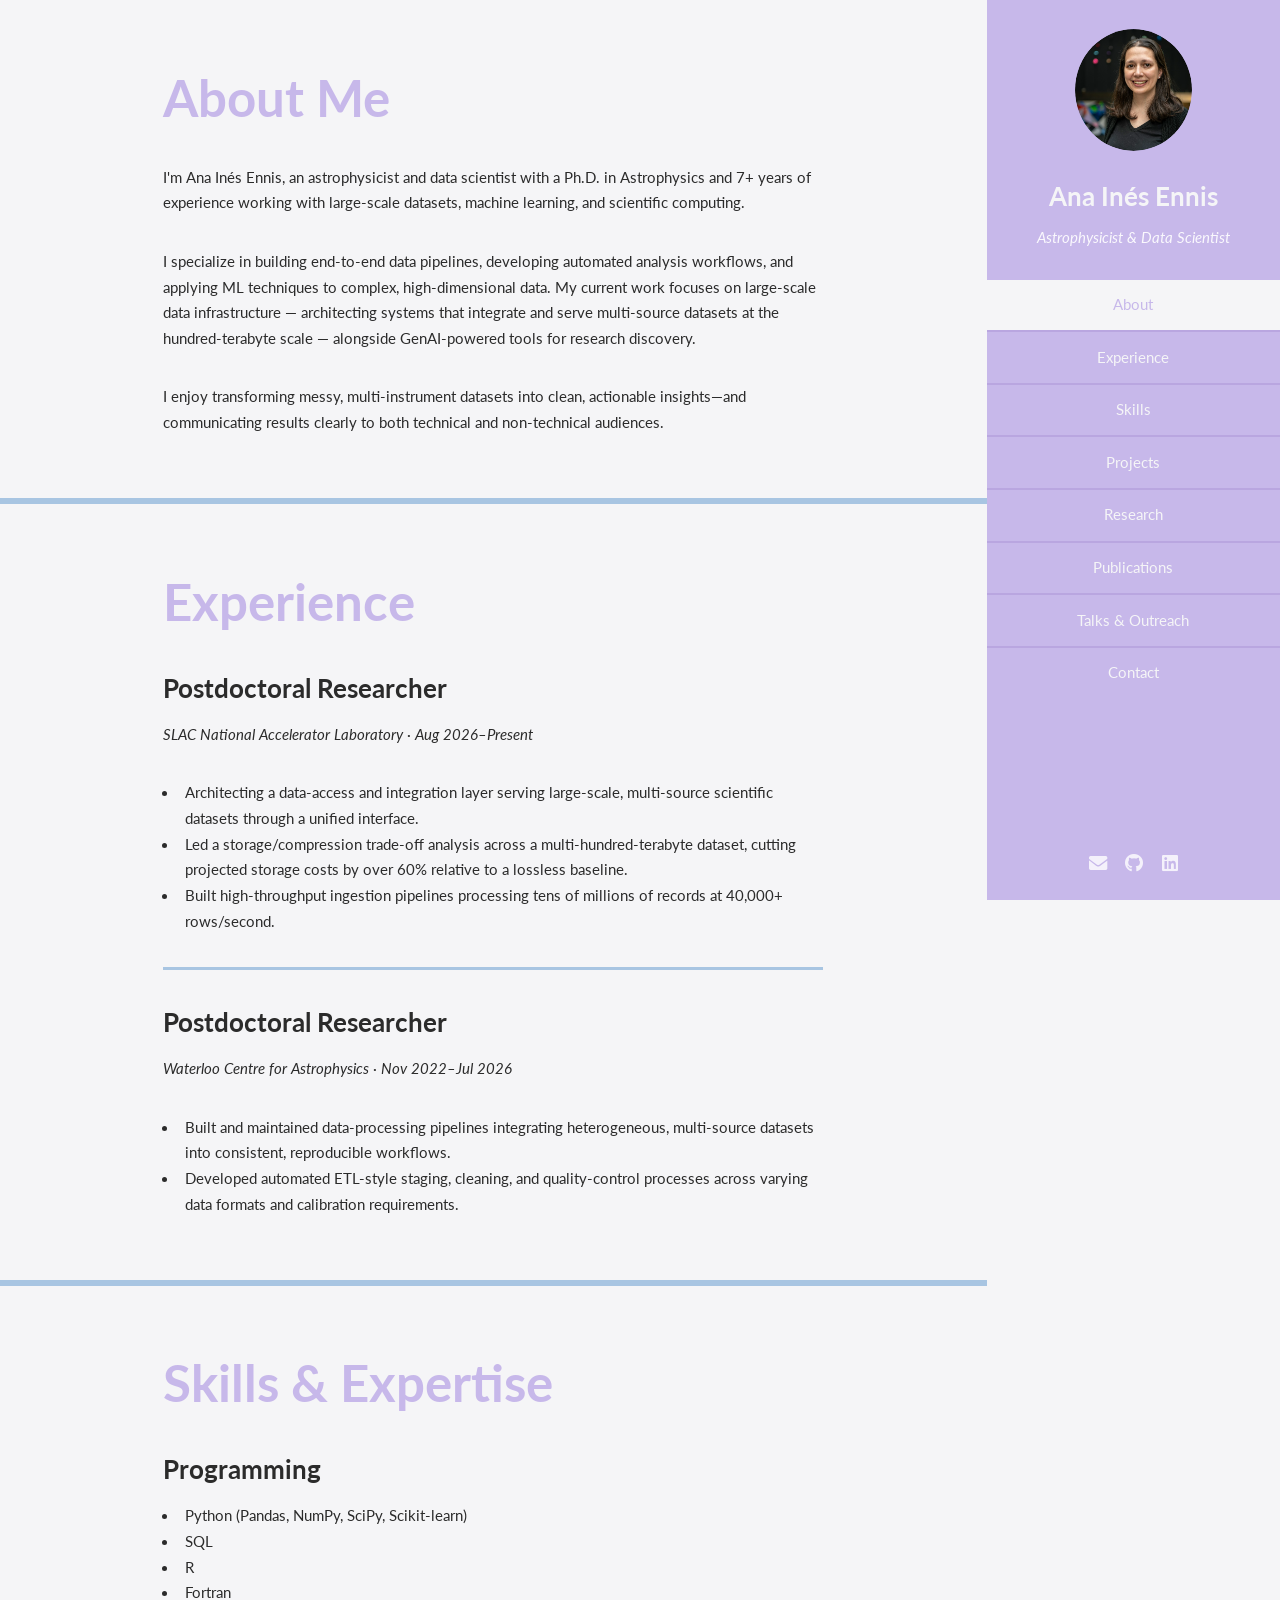
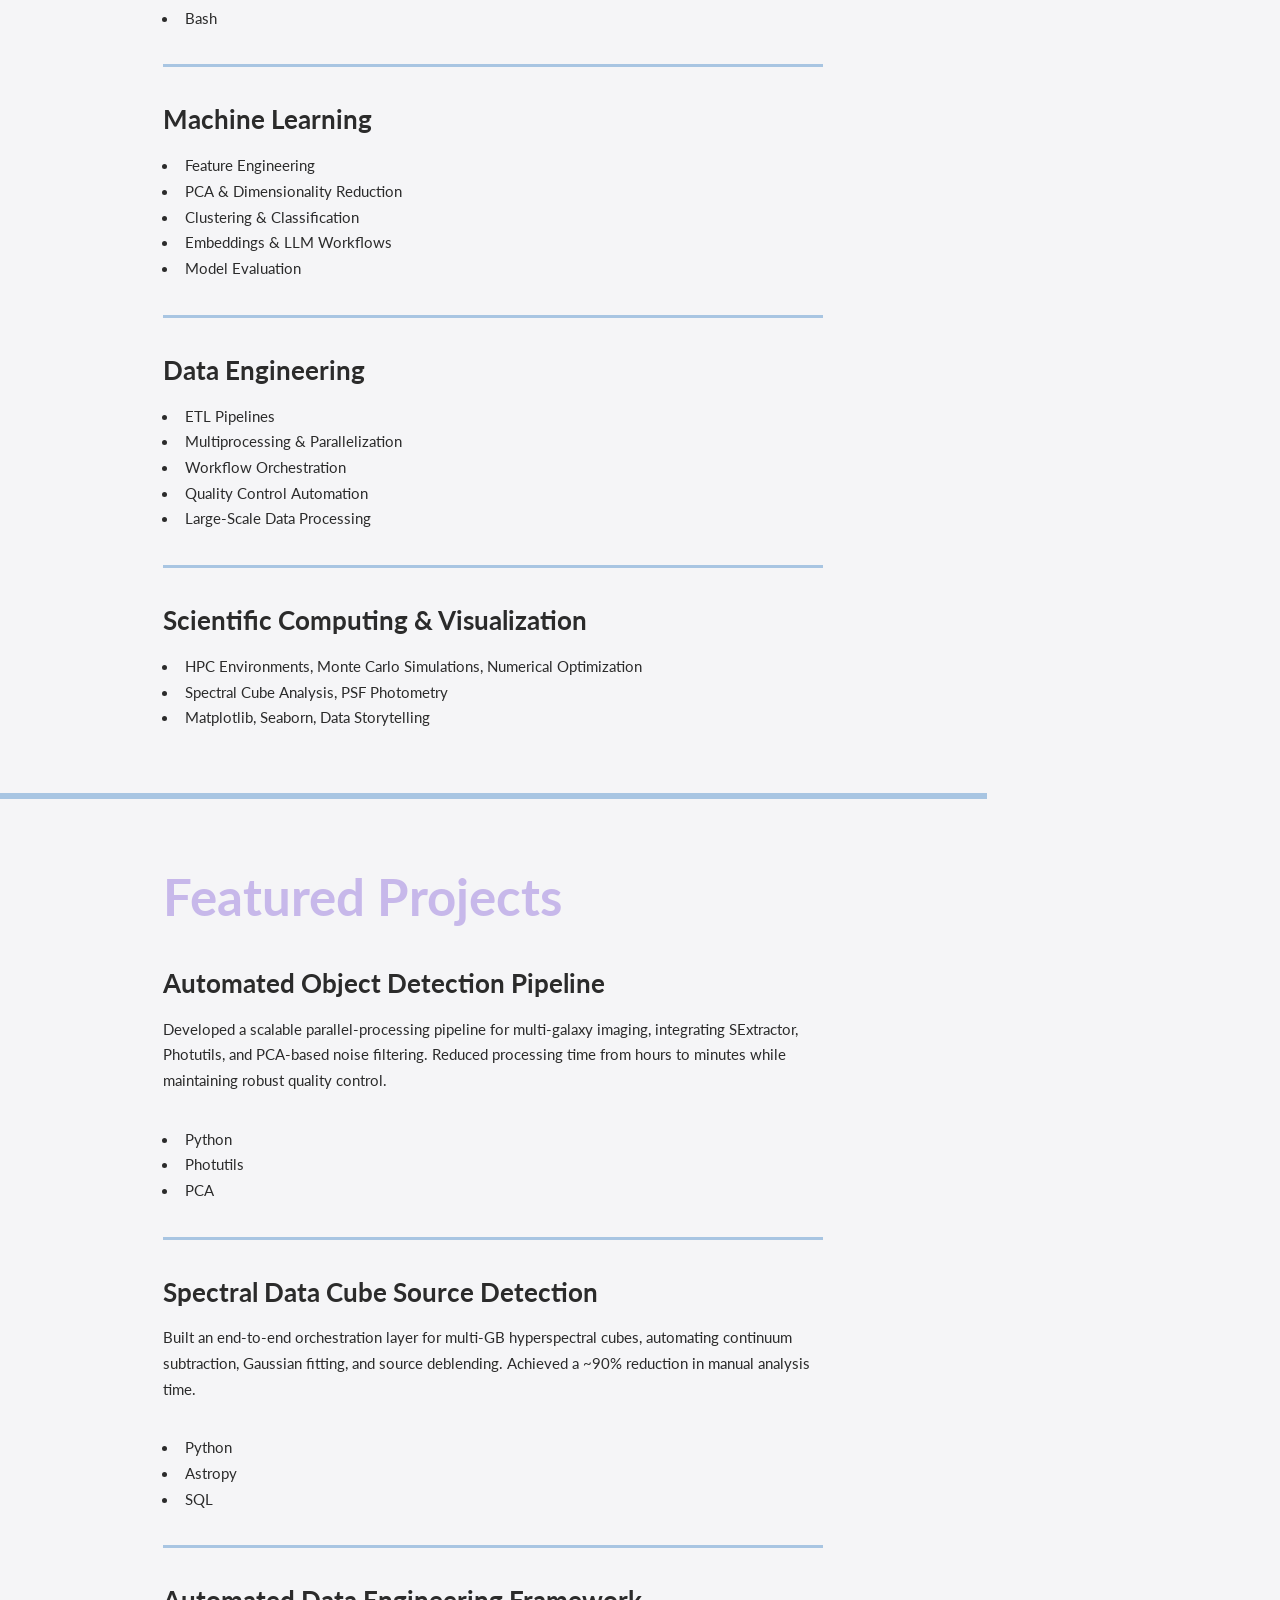
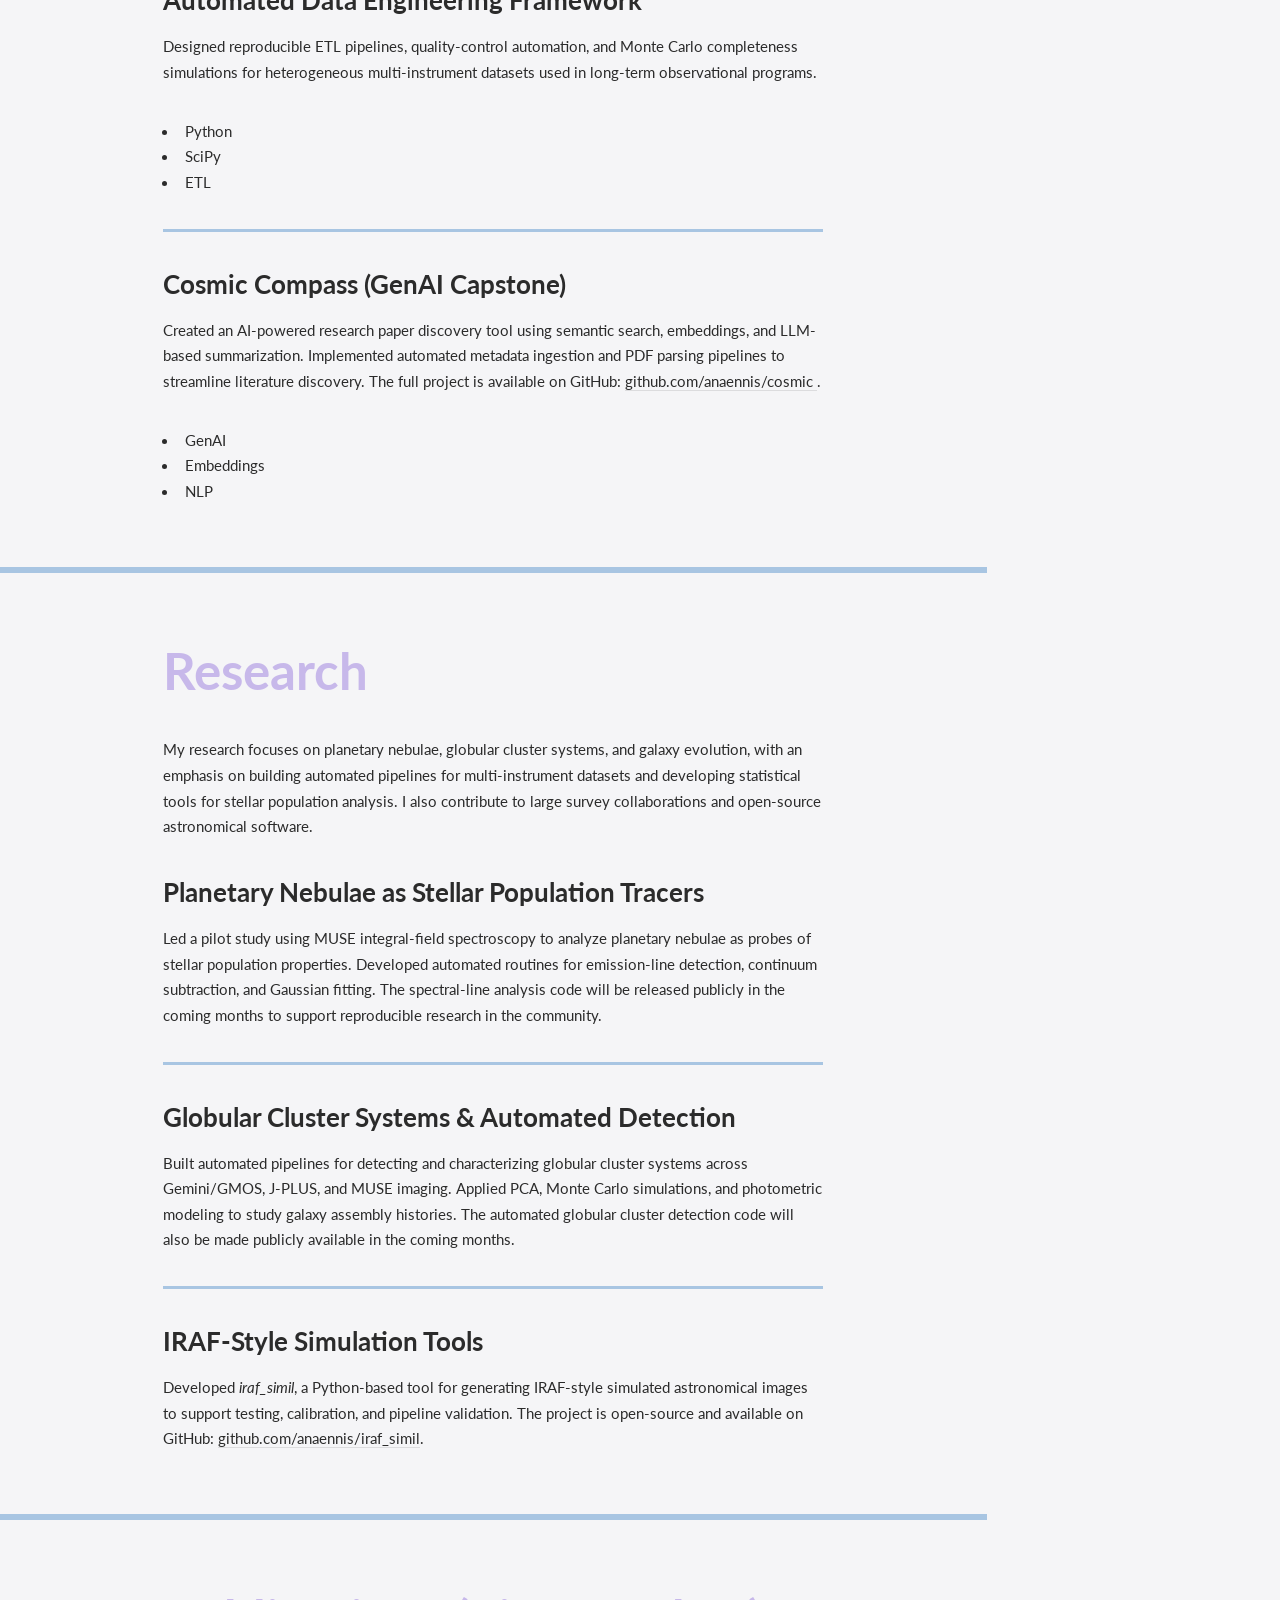
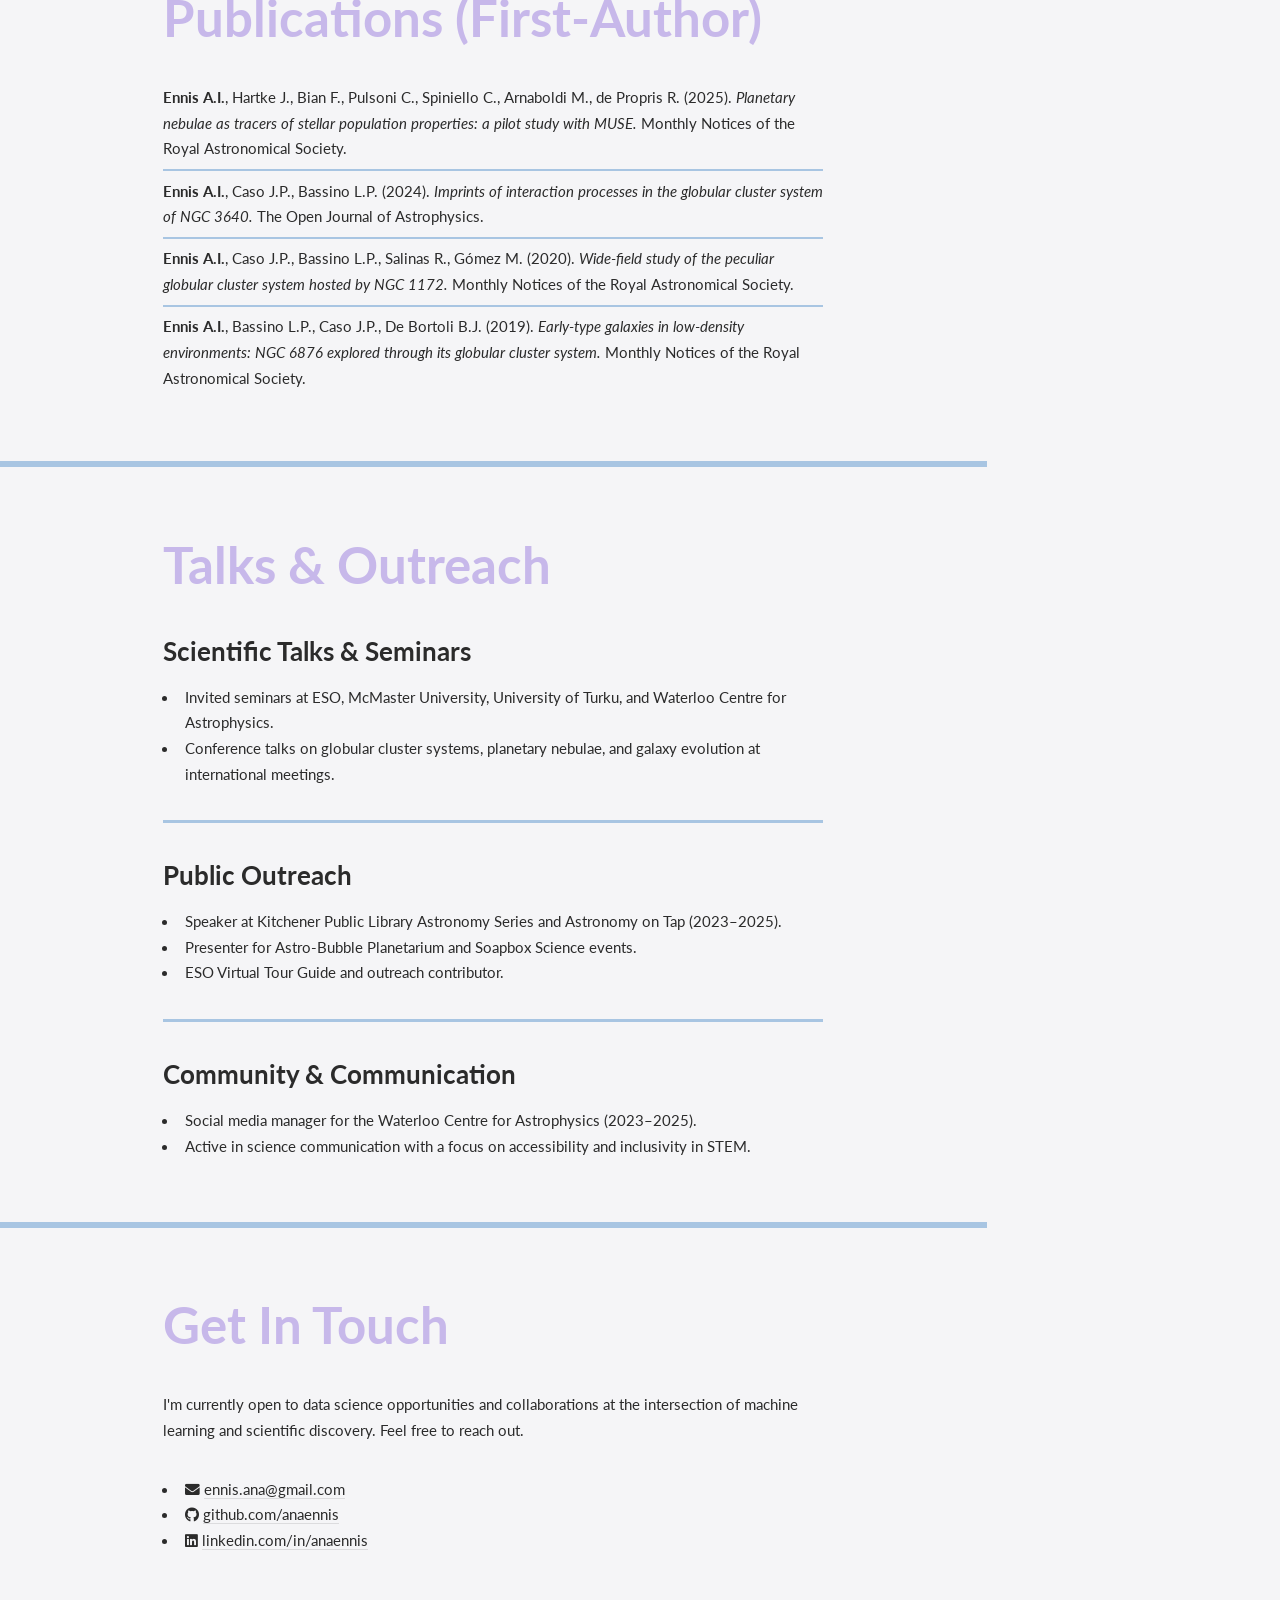
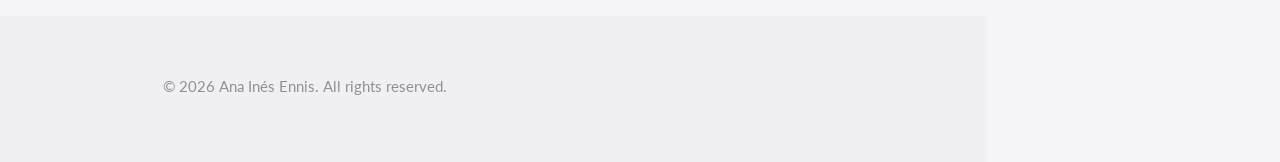
==== commit e154a305: "Updating index" ====
--- a/index.html
+++ b/index.html
@@ -30,6 +30,7 @@
                 <nav id="nav">
                     <ul>
                         <li><a href="#about" class="active">About</a></li>
+                        <li><a href="#experience">Experience</a></li>
                         <li><a href="#skills">Skills</a></li>
                         <li><a href="#projects">Projects</a></li>
                         <li><a href="#research">Research</a></li>
@@ -63,13 +64,43 @@
                         </p>
                         <p>
                             I specialize in building end-to-end data pipelines, developing automated analysis workflows, and applying ML techniques
-                            to complex, high-dimensional data. My work spans astronomical data engineering, spectral cube analysis, and GenAI-powered
-                            tools for research discovery.
+                            to complex, high-dimensional data. My current work focuses on large-scale data infrastructure — architecting systems
+                            that integrate and serve multi-source datasets at the hundred-terabyte scale — alongside GenAI-powered tools for research discovery.
                         </p>
                         <p>
                             I enjoy transforming messy, multi-instrument datasets into clean, actionable insights—and communicating results clearly
                             to both technical and non-technical audiences.
                         </p>
+                    </div>
+                </section>
+
+                <!-- Experience -->
+                <section id="experience">
+                    <div class="container">
+                        <header class="major">
+                            <h2>Experience</h2>
+                        </header>
+
+                        <div class="features">
+                            <article>
+                                <h3>Postdoctoral Researcher</h3>
+                                <p><em>SLAC National Accelerator Laboratory &middot; Aug 2026&ndash;Present</em></p>
+                                <ul>
+                                    <li>Architecting a data-access and integration layer serving large-scale, multi-source scientific datasets through a unified interface.</li>
+                                    <li>Led a storage/compression trade-off analysis across a multi-hundred-terabyte dataset, cutting projected storage costs by over 60% relative to a lossless baseline.</li>
+                                    <li>Built high-throughput ingestion pipelines processing tens of millions of records at 40,000+ rows/second.</li>
+                                </ul>
+                            </article>
+
+                            <article>
+                                <h3>Postdoctoral Researcher</h3>
+                                <p><em>Waterloo Centre for Astrophysics &middot; Nov 2022&ndash;Jul 2026</em></p>
+                                <ul>
+                                    <li>Built and maintained data-processing pipelines integrating heterogeneous, multi-source datasets into consistent, reproducible workflows.</li>
+                                    <li>Developed automated ETL-style staging, cleaning, and quality-control processes across varying data formats and calibration requirements.</li>
+                                </ul>
+                            </article>
+                        </div>
                     </div>
                 </section>
 
@@ -213,7 +244,7 @@
                 <p>
                     Led a pilot study using MUSE integral-field spectroscopy to analyze planetary nebulae as probes of 
                     stellar population properties. Developed automated routines for emission-line detection, continuum 
-                    subtraction, and Gaussian fitting. The spectral-line analysis code will be released publicly in summer 2026 
+                    subtraction, and Gaussian fitting. The spectral-line analysis code will be released publicly in the coming months 
                     to support reproducible research in the community.
                 </p>
             </article>
@@ -224,7 +255,7 @@
                     Built automated pipelines for detecting and characterizing globular cluster systems across Gemini/GMOS, 
                     J-PLUS, and MUSE imaging. Applied PCA, Monte Carlo simulations, and photometric modeling to study galaxy 
                     assembly histories. The automated globular cluster detection code will also be made publicly available 
-                    in summer 2026.
+                    in the coming months.
                 </p>
             </article>
 
@@ -337,7 +368,7 @@
             <!-- Footer -->
             <section id="footer">
                 <div class="container">
-                    <p>&copy; 2024 Ana Inés Ennis. All rights reserved.</p>
+                    <p>&copy; 2026 Ana Inés Ennis. All rights reserved.</p>
                 </div>
             </section>
 
--- a/assets/css/main.css
+++ b/assets/css/main.css
@@ -1,5 +1,15 @@
 @import url("fontawesome-all.min.css");
 @import url("https://fonts.googleapis.com/css?family=Lato:400,400italic,700,700italic|Source+Code+Pro:400");
+
+:root {
+	--bg: #f5f5f7; /* soft gray */
+	--fg: #2b2b2b; /* dark text */
+	--accent: #c7b8ea; /* pastel lavender */
+	--accent2: #a8c5e2; /* pastel blue */
+	--accent3: #f7d1ba; /* pastel peach */
+	--accent4: #c8e8df; /* pastel mint */
+	--accent5: #b9a6e0; /* deeper lavender for hover */
+}
 
 /*
 	Read Only by HTML5 UP
@@ -83,7 +93,7 @@
 	}
 
 	body {
-		background: #fff;
+		background: var(--bg);
 	}
 
 		body.is-preload *, body.is-preload *:before, body.is-preload *:after {
@@ -98,7 +108,7 @@
 		}
 
 	body, input, select, textarea {
-		color: #888;
+		color: var(--fg);
 		font-family: "Lato", sans-serif;
 		font-size: 16pt;
 		font-weight: 400;
@@ -110,18 +120,18 @@
 		-webkit-transition: color 0.2s ease-in-out, border-color 0.2s ease-in-out;
 		-ms-transition: color 0.2s ease-in-out, border-color 0.2s ease-in-out;
 		transition: color 0.2s ease-in-out, border-color 0.2s ease-in-out;
-		border-bottom: solid 1px #e4e4e4;
+		border-bottom: solid 1px rgba(0, 0, 0, 0.1);
 		color: inherit;
 		text-decoration: none;
 	}
 
 		a:hover {
 			border-bottom-color: transparent;
-			color: #4acaa8 !important;
+			color: var(--accent) !important;
 		}
 
 	strong, b {
-		color: #777;
+		color: var(--fg);
 		font-weight: 700;
 	}
 
@@ -134,7 +144,7 @@
 	}
 
 	h1, h2, h3, h4, h5, h6 {
-		color: #777;
+		color: var(--fg);
 		font-weight: 700;
 		line-height: 1em;
 		margin: 0 0 0.5625em 0;
@@ -185,7 +195,7 @@
 
 	hr {
 		border: 0;
-		border-bottom: solid 2px #f4f4f4;
+		border-bottom: solid 2px var(--accent2);
 		margin: 2.25em 0;
 	}
 
@@ -194,16 +204,16 @@
 		}
 
 	blockquote {
-		border-left: solid 8px #e4e4e4;
+		border-left: solid 8px var(--accent2);
 		font-style: italic;
 		margin: 0 0 2.25em 0;
 		padding: 0.5em 0 0.5em 2em;
 	}
 
 	code {
-		background: #555;
+		background: var(--fg);
 		border-radius: 5px;
-		color: #fff;
+		color: var(--bg);
 		font-family: "Source Code Pro", monospace;
 		font-size: 0.9em;
 		margin: 0 0.25em;
@@ -1759,7 +1769,7 @@
 	}
 
 	header p {
-		color: #aaa;
+		color: rgba(0, 0, 0, 0.4);
 		position: relative;
 		margin: 0 0 1.6875em 0;
 	}
@@ -1785,12 +1795,12 @@
 	}
 
 	header.major h2 {
-		color: #4acaa8;
+		color: var(--accent);
 		font-size: 3.5em;
 	}
 
 		header.major h2 + p {
-			color: #777;
+			color: var(--fg);
 			font-size: 1.75em;
 			font-weight: 700;
 			margin-top: -0.75em;
@@ -1803,7 +1813,7 @@
 	}
 
 	label {
-		color: #777;
+		color: var(--fg);
 		display: block;
 		font-size: 0.9em;
 		font-weight: 700;
@@ -1826,7 +1836,7 @@
 		appearance: none;
 		border-radius: 5px;
 		border: none;
-		border: solid 2px #e4e4e4;
+		border: solid 2px var(--accent2);
 		color: inherit;
 		display: block;
 		outline: 0;
@@ -1848,7 +1858,7 @@
 		input[type="email"]:focus,
 		select:focus,
 		textarea:focus {
-			border-color: #4acaa8;
+			border-color: var(--accent);
 		}
 
 	select {
@@ -1862,8 +1872,8 @@
 	}
 
 		select option {
-			color: #777;
-			background: #fff;
+			color: var(--fg);
+			background: var(--bg);
 		}
 
 		select:focus::-ms-value {
@@ -1902,7 +1912,7 @@
 		input[type="checkbox"] + label,
 		input[type="radio"] + label {
 			text-decoration: none;
-			color: #888;
+			color: var(--fg);
 			cursor: pointer;
 			display: inline-block;
 			font-size: 1em;
@@ -1928,9 +1938,9 @@
 
 			input[type="checkbox"] + label:before,
 			input[type="radio"] + label:before {
-				background: #fafafa;
+				background: var(--bg);
 				border-radius: 5px;
-				border: solid 2px #e4e4e4;
+				border: solid 2px var(--accent2);
 				content: '';
 				display: inline-block;
 				font-size: 0.8em;
@@ -1945,15 +1955,15 @@
 
 		input[type="checkbox"]:checked + label:before,
 		input[type="radio"]:checked + label:before {
-			background: #989898;
-			border-color: #989898;
-			color: #ffffff;
+			background: var(--fg);
+			border-color: var(--fg);
+			color: var(--bg);
 			content: '\f00c';
 		}
 
 		input[type="checkbox"]:focus + label:before,
 		input[type="radio"]:focus + label:before {
-			border-color: #4acaa8;
+			border-color: var(--accent);
 		}
 
 	input[type="checkbox"] + label:before {
@@ -1965,25 +1975,25 @@
 	}
 
 	::-webkit-input-placeholder {
-		color: #aaa !important;
+		color: rgba(0, 0, 0, 0.3) !important;
 		font-style: italic;
 		opacity: 1.0;
 	}
 
 	:-moz-placeholder {
-		color: #aaa !important;
+		color: rgba(0, 0, 0, 0.3) !important;
 		font-style: italic;
 		opacity: 1.0;
 	}
 
 	::-moz-placeholder {
-		color: #aaa !important;
+		color: rgba(0, 0, 0, 0.3) !important;
 		font-style: italic;
 		opacity: 1.0;
 	}
 
 	:-ms-input-placeholder {
-		color: #aaa !important;
+		color: rgba(0, 0, 0, 0.3) !important;
 		font-style: italic;
 		opacity: 1.0;
 	}
@@ -1992,7 +2002,7 @@
 
 	.box {
 		border-radius: 5px;
-		border: solid 2px #e4e4e4;
+		border: solid 2px var(--accent2);
 		margin-bottom: 2.25em;
 		padding: 1.5em;
 	}
@@ -2236,7 +2246,7 @@
 		}
 
 			ul.alt li {
-				border-top: solid 2px #f4f4f4;
+				border-top: solid 2px var(--accent2);
 				padding: 0.5em 0;
 			}
 
@@ -2401,10 +2411,10 @@
 				font-weight: 400;
 			}
 
-			ul.feature-icons li:before {
-				background: #4acaa8;
-				border-radius: 100%;
-				color: #ffffff;
+				ul.feature-icons li:before {
+					background: var(--accent);
+					border-radius: 100%;
+					color: var(--bg);
 				display: block;
 				height: 2.5em;
 				left: 0;
@@ -2449,13 +2459,13 @@
 	}
 
 		table tbody tr {
-			border: solid 2px #f4f4f4;
+			border: solid 2px var(--accent2);
 			border-left: 0;
 			border-right: 0;
 		}
 
 			table tbody tr:nth-child(2n + 1) {
-				background-color: #fafafa;
+				background-color: rgba(0, 0, 0, 0.02);
 			}
 
 		table td {
@@ -2463,7 +2473,7 @@
 		}
 
 		table th {
-			color: #777;
+			color: var(--fg);
 			font-size: 0.9em;
 			font-weight: 700;
 			padding: 0 0.75em 0.75em 0.75em;
@@ -2471,11 +2481,11 @@
 		}
 
 		table thead {
-			border-bottom: solid 4px #e4e4e4;
+			border-bottom: solid 4px var(--accent2);
 		}
 
 		table tfoot {
-			border-top: solid 4px #e4e4e4;
+			border-top: solid 4px var(--accent2);
 		}
 
 		table.alt {
@@ -2483,7 +2493,7 @@
 		}
 
 			table.alt tbody tr td {
-				border: solid 2px #e4e4e4;
+				border: solid 2px var(--accent2);
 				border-left-width: 0;
 				border-top-width: 0;
 			}
@@ -2518,10 +2528,10 @@
 		-webkit-transition: background-color 0.2s ease-in-out, color 0.2s ease-in-out;
 		-ms-transition: background-color 0.2s ease-in-out, color 0.2s ease-in-out;
 		transition: background-color 0.2s ease-in-out, color 0.2s ease-in-out;
-		background-color: #989898;
+		background-color: var(--fg);
 		border-radius: 5px;
 		border: 0;
-		color: #ffffff !important;
+		color: var(--bg) !important;
 		cursor: pointer;
 		display: inline-block;
 		font-weight: 700;
@@ -2537,15 +2547,15 @@
 		input[type="reset"]:hover,
 		input[type="button"]:hover,
 		.button:hover {
-			background-color: #a5a5a5;
-			color: #ffffff !important;
+			background-color: var(--accent5);
+			color: var(--bg) !important;
 		}
 
 		input[type="submit"]:active,
 		input[type="reset"]:active,
 		input[type="button"]:active,
 		.button:active {
-			background-color: #8b8b8b;
+			background-color: var(--fg);
 		}
 
 		input[type="submit"].icon,
@@ -2588,52 +2598,52 @@
 		input[type="button"].alt,
 		.button.alt {
 			background-color: transparent;
-			box-shadow: inset 0 0 0 2px #e4e4e4;
-			color: #777 !important;
+			box-shadow: inset 0 0 0 2px var(--accent2);
+			color: var(--fg) !important;
 		}
 
 			input[type="submit"].alt:hover,
 			input[type="reset"].alt:hover,
 			input[type="button"].alt:hover,
 			.button.alt:hover {
-				background-color: #f4f4f4;
-				color: #777 !important;
+				background-color: rgba(0, 0, 0, 0.05);
+				color: var(--fg) !important;
 			}
 
 			input[type="submit"].alt:active,
 			input[type="reset"].alt:active,
 			input[type="button"].alt:active,
 			.button.alt:active {
-				background-color: #eaeaea;
+				background-color: rgba(0, 0, 0, 0.1);
 			}
 
 			input[type="submit"].alt.icon:before,
 			input[type="reset"].alt.icon:before,
 			input[type="button"].alt.icon:before,
 			.button.alt.icon:before {
-				color: #aaa;
+				color: rgba(0, 0, 0, 0.3);
 			}
 
 		input[type="submit"].primary,
 		input[type="reset"].primary,
 		input[type="button"].primary,
 		.button.primary {
-			background-color: #4acaa8;
-			color: #ffffff !important;
+			background-color: var(--accent);
+			color: var(--bg) !important;
 		}
 
 			input[type="submit"].primary:hover,
 			input[type="reset"].primary:hover,
 			input[type="button"].primary:hover,
 			.button.primary:hover {
-				background-color: #5ed0b1;
+				background-color: var(--accent5);
 			}
 
 			input[type="submit"].primary:active,
 			input[type="reset"].primary:active,
 			input[type="button"].primary:active,
 			.button.primary:active {
-				background-color: #39c29d;
+				background-color: var(--accent);
 			}
 
 		input[type="submit"].disabled, input[type="submit"]:disabled,
@@ -2643,9 +2653,9 @@
 		input[type="button"]:disabled,
 		.button.disabled,
 		.button:disabled {
-			background-color: #888 !important;
+			background-color: var(--fg) !important;
 			box-shadow: inset 0 -0.15em 0 0 rgba(0, 0, 0, 0.15);
-			color: #fff !important;
+			color: var(--bg) !important;
 			cursor: default;
 			opacity: 0.25;
 		}
@@ -2653,7 +2663,7 @@
 /* Features */
 
 	.features article {
-		border-top: solid 3px #f4f4f4;
+		border-top: solid 3px var(--accent2);
 		margin-bottom: 2.25em;
 		padding-top: 2.25em;
 	}
@@ -2700,8 +2710,8 @@
 		-webkit-justify-content: space-between;
 		-ms-justify-content: space-between;
 		justify-content: space-between;
-		background: #4acaa8;
-		color: #d2f2e9;
+		background: var(--accent);
+		color: var(--bg);
 		height: 100%;
 		overflow-y: auto;
 		position: fixed;
@@ -2712,23 +2722,23 @@
 	}
 
 		#header h1, #header h2, #header h3, #header h4, #header h5, #header h6 {
-			color: #ffffff;
+			color: var(--bg);
 		}
 
 			#header h1 a, #header h2 a, #header h3 a, #header h4 a, #header h5 a, #header h6 a {
-				color: #ffffff;
+				color: var(--bg);
 			}
 
 		#header header p {
-			color: #b7eadc;
+			color: rgba(255, 255, 255, 0.8);
 		}
 
 		#header a {
-			color: #d2f2e9;
+			color: rgba(255, 255, 255, 0.9);
 		}
 
 			#header a:hover {
-				color: #ffffff !important;
+				color: var(--bg) !important;
 			}
 
 		#header > header {
@@ -2751,7 +2761,7 @@
 			}
 
 			#header > header p {
-				color: #d2f2e9;
+				color: rgba(255, 255, 255, 0.9);
 				font-style: italic;
 				margin: 1em 0 0 0;
 			}
@@ -2772,7 +2782,7 @@
 			}
 
 				#header > footer .icons li a {
-					color: #b7eadc;
+					color: rgba(255, 255, 255, 0.8);
 				}
 
 		#header > nav {
@@ -2789,7 +2799,7 @@
 			}
 
 				#header > nav ul li {
-					border-top: solid 2px #5ccfb1;
+						border-top: solid 2px var(--accent5);
 					display: block;
 					padding: 0;
 				}
@@ -2800,15 +2810,15 @@
 						-ms-transition: none;
 						transition: none;
 						border: 0;
-						color: #ffffff !important;
+							color: var(--bg) !important;
 						display: block;
 						padding: 0.85em 0;
 						text-decoration: none;
 					}
 
 						#header > nav ul li a.active {
-							background: #fff;
-							color: #4acaa8 !important;
+							background: var(--bg);
+							color: var(--accent) !important;
 						}
 
 					#header > nav ul li:first-child {
@@ -2818,14 +2828,14 @@
 /* Wrapper */
 
 	#wrapper {
-		background: #fff;
+		background: var(--bg);
 		padding-right: 23em;
 	}
 
 /* Main */
 
 	#main > section {
-		border-top: solid 6px #f4f4f4;
+		border-top: solid 6px var(--accent2);
 	}
 
 		#main > section > .container {
@@ -2839,9 +2849,9 @@
 /* Footer */
 
 	#footer {
-		background: #fafafa;
+		background: rgba(0, 0, 0, 0.02);
 		border-top: 0;
-		color: #c0c0c0;
+		color: rgba(0, 0, 0, 0.4);
 		overflow: hidden;
 		padding: 4em 0 2em 0;
 	}
@@ -2853,7 +2863,7 @@
 		}
 
 			#footer .copyright li {
-				border-left: solid 1px #d4d4d4;
+				border-left: solid 1px rgba(0, 0, 0, 0.15);
 				display: inline-block;
 				font-size: 0.8em;
 				margin-left: 1em;
@@ -3030,13 +3040,13 @@
 				top: 0;
 				width: 100%;
 				z-index: 10001;
-				background: #222;
-				color: #fff;
+				background: var(--fg);
+				color: var(--bg);
 				min-width: 320px;
 			}
 
 				#titleBar .title {
-					color: #fff;
+					color: var(--bg);
 					display: block;
 					font-weight: 700;
 					height: 44px;
@@ -3076,8 +3086,8 @@
 					}
 
 					#titleBar .toggle:before {
-						background: #4acaa8;
-						color: #ffffff;
+						background: var(--accent);
+						color: var(--bg);
 						content: '\f0c9';
 						display: block;
 						font-size: 18px;
@@ -3313,4 +3323,4 @@
 				padding: 0;
 			}
 
-	}+	}
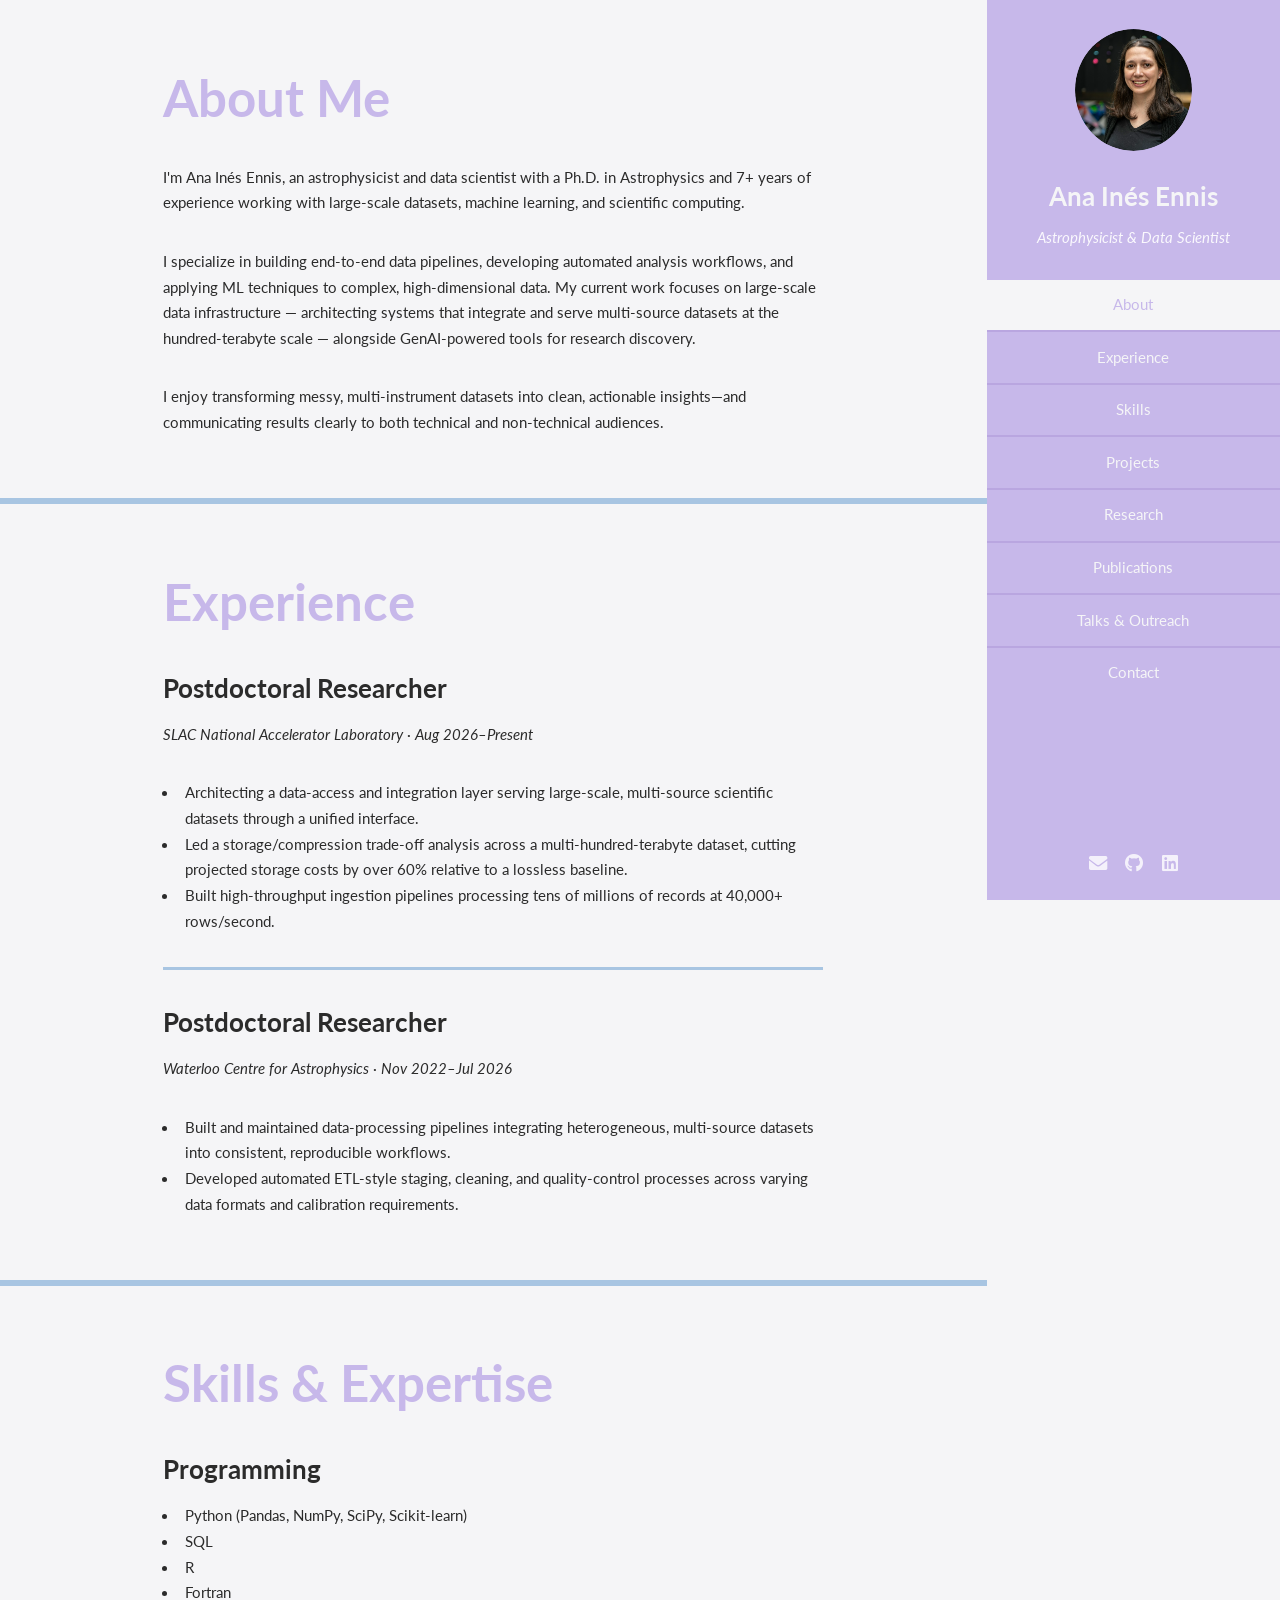
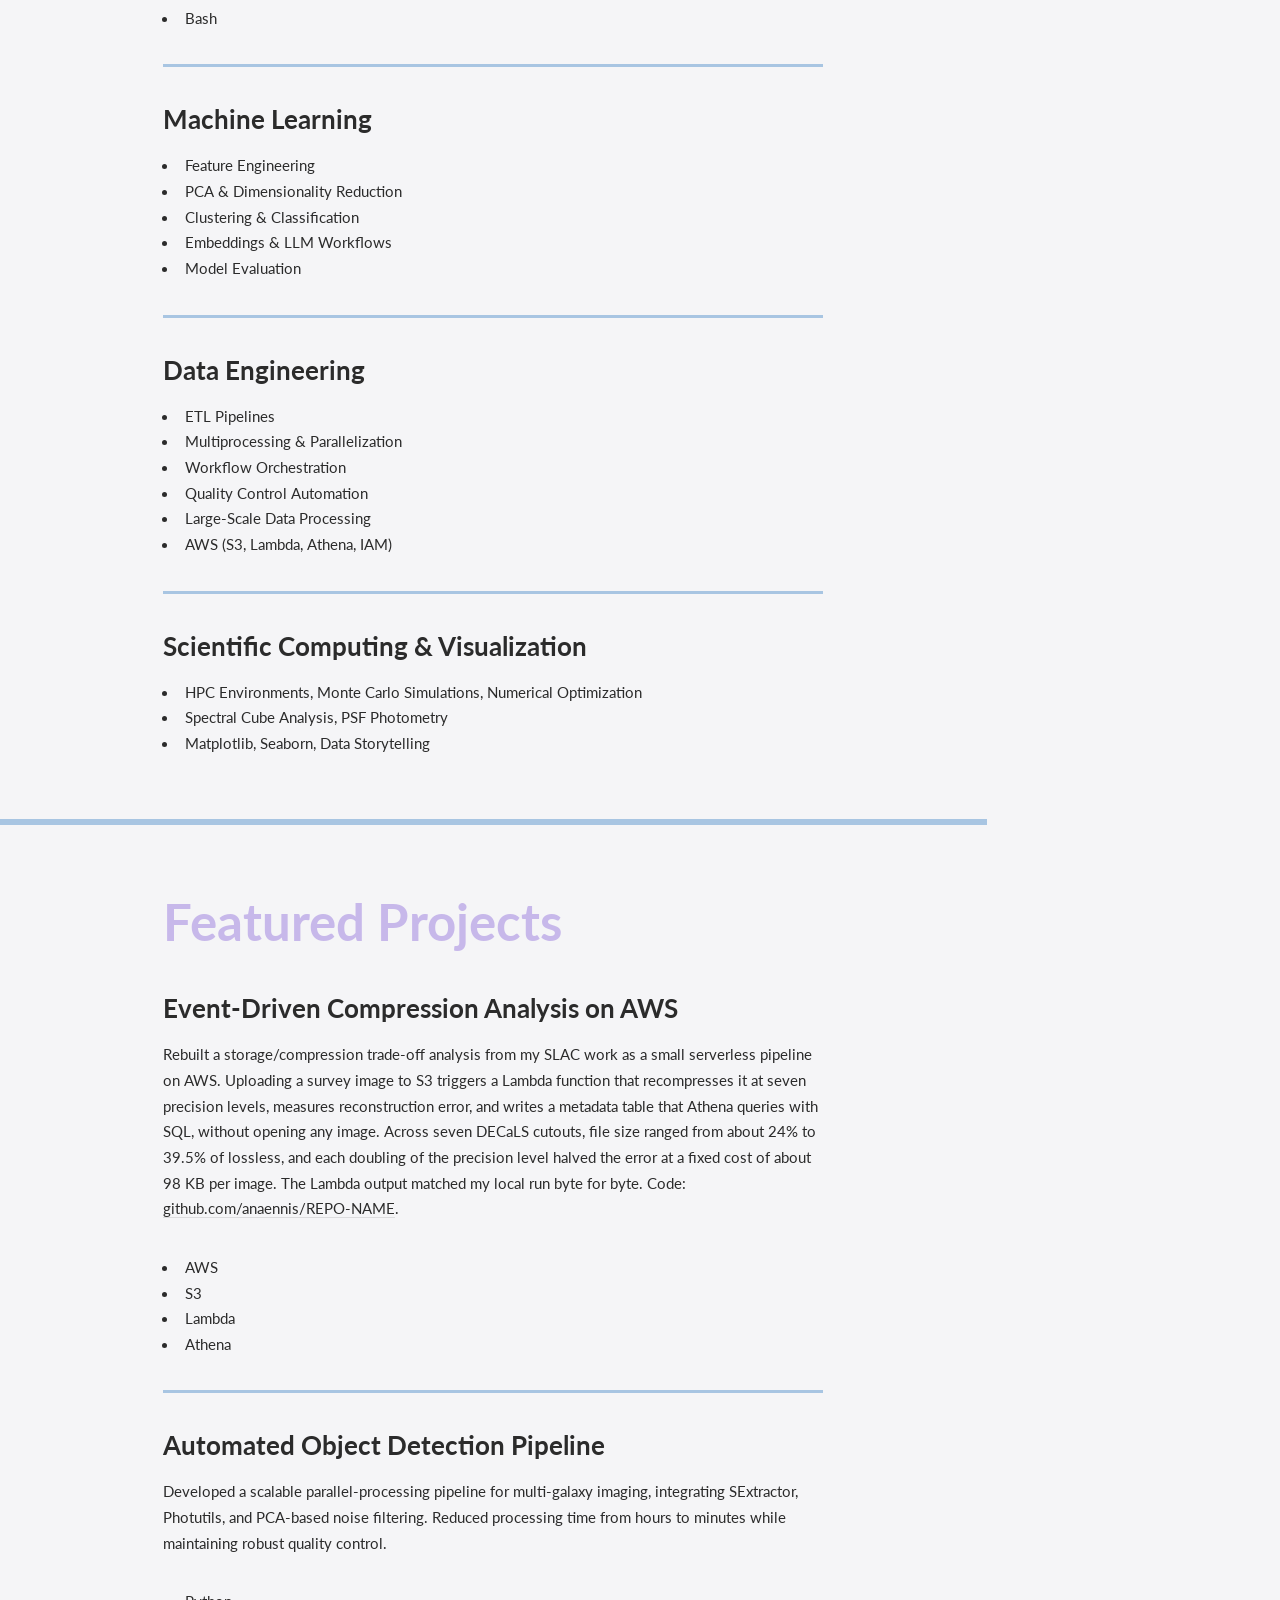
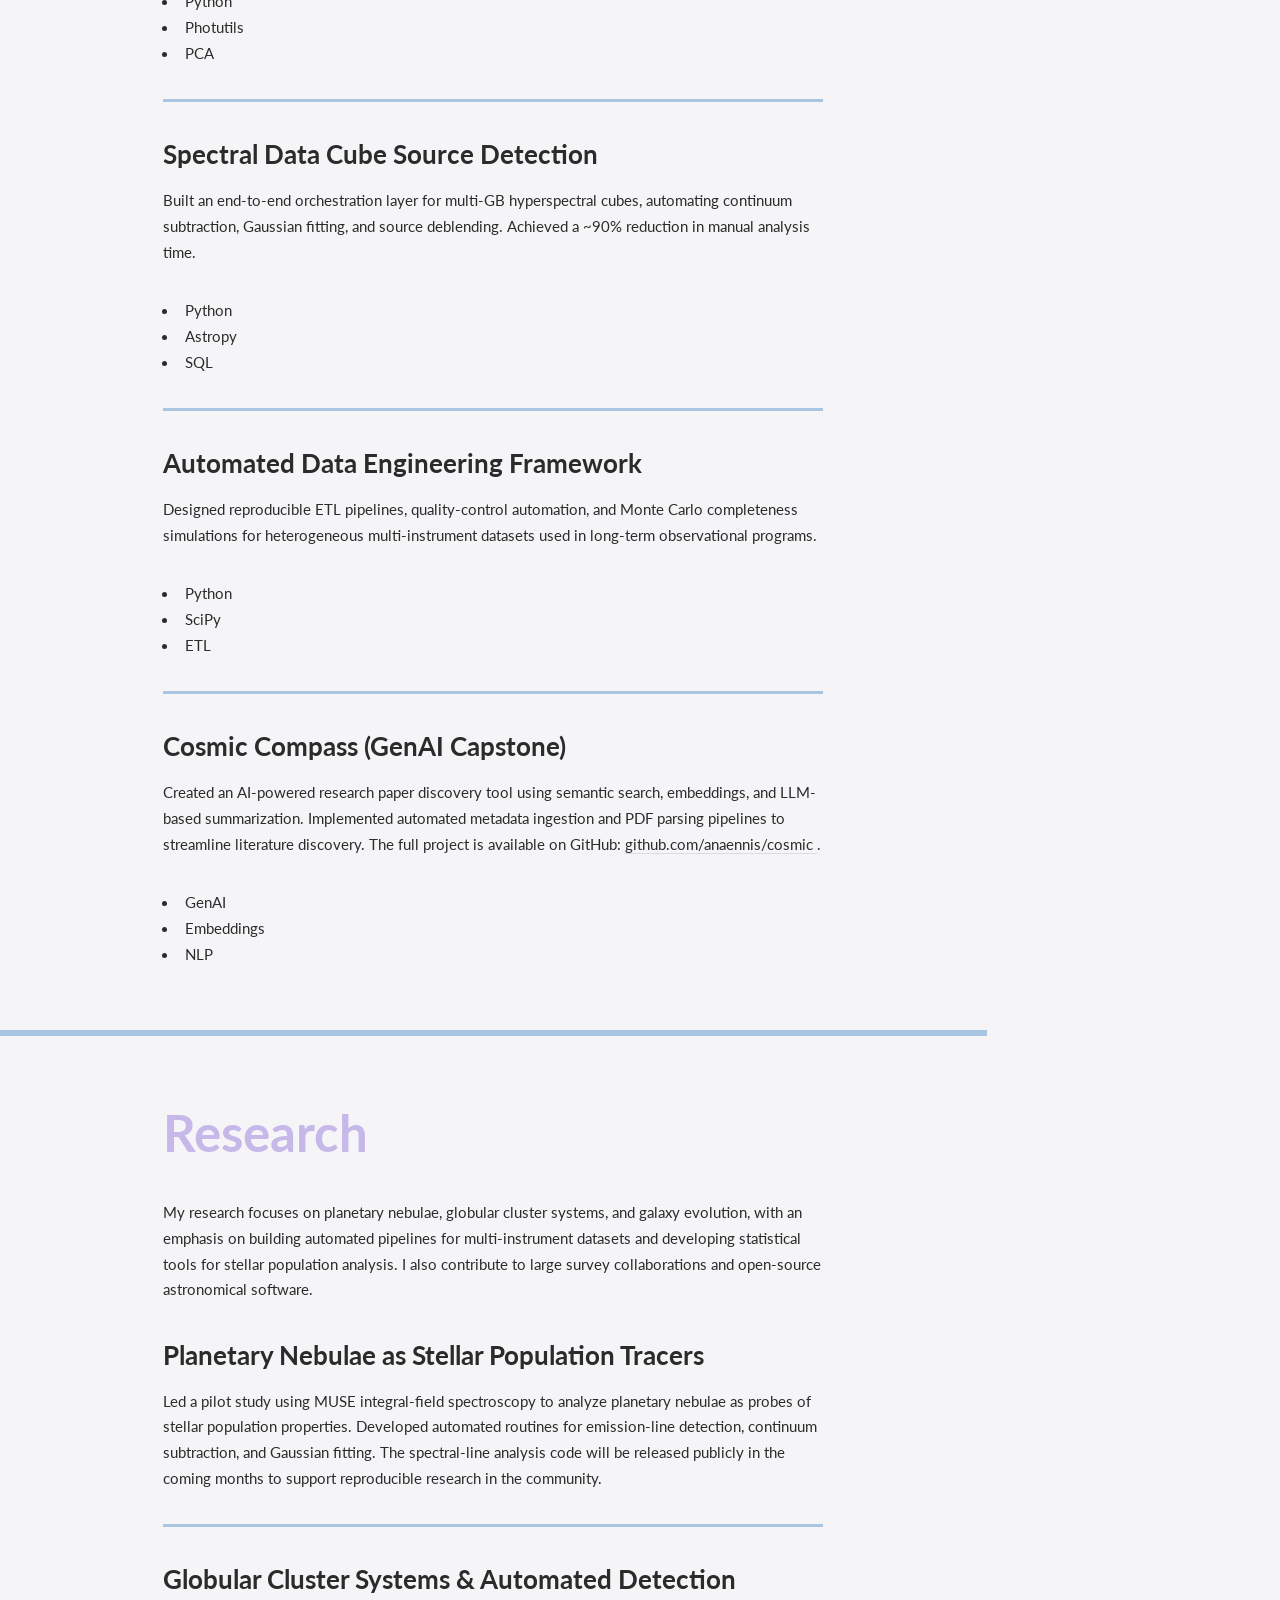
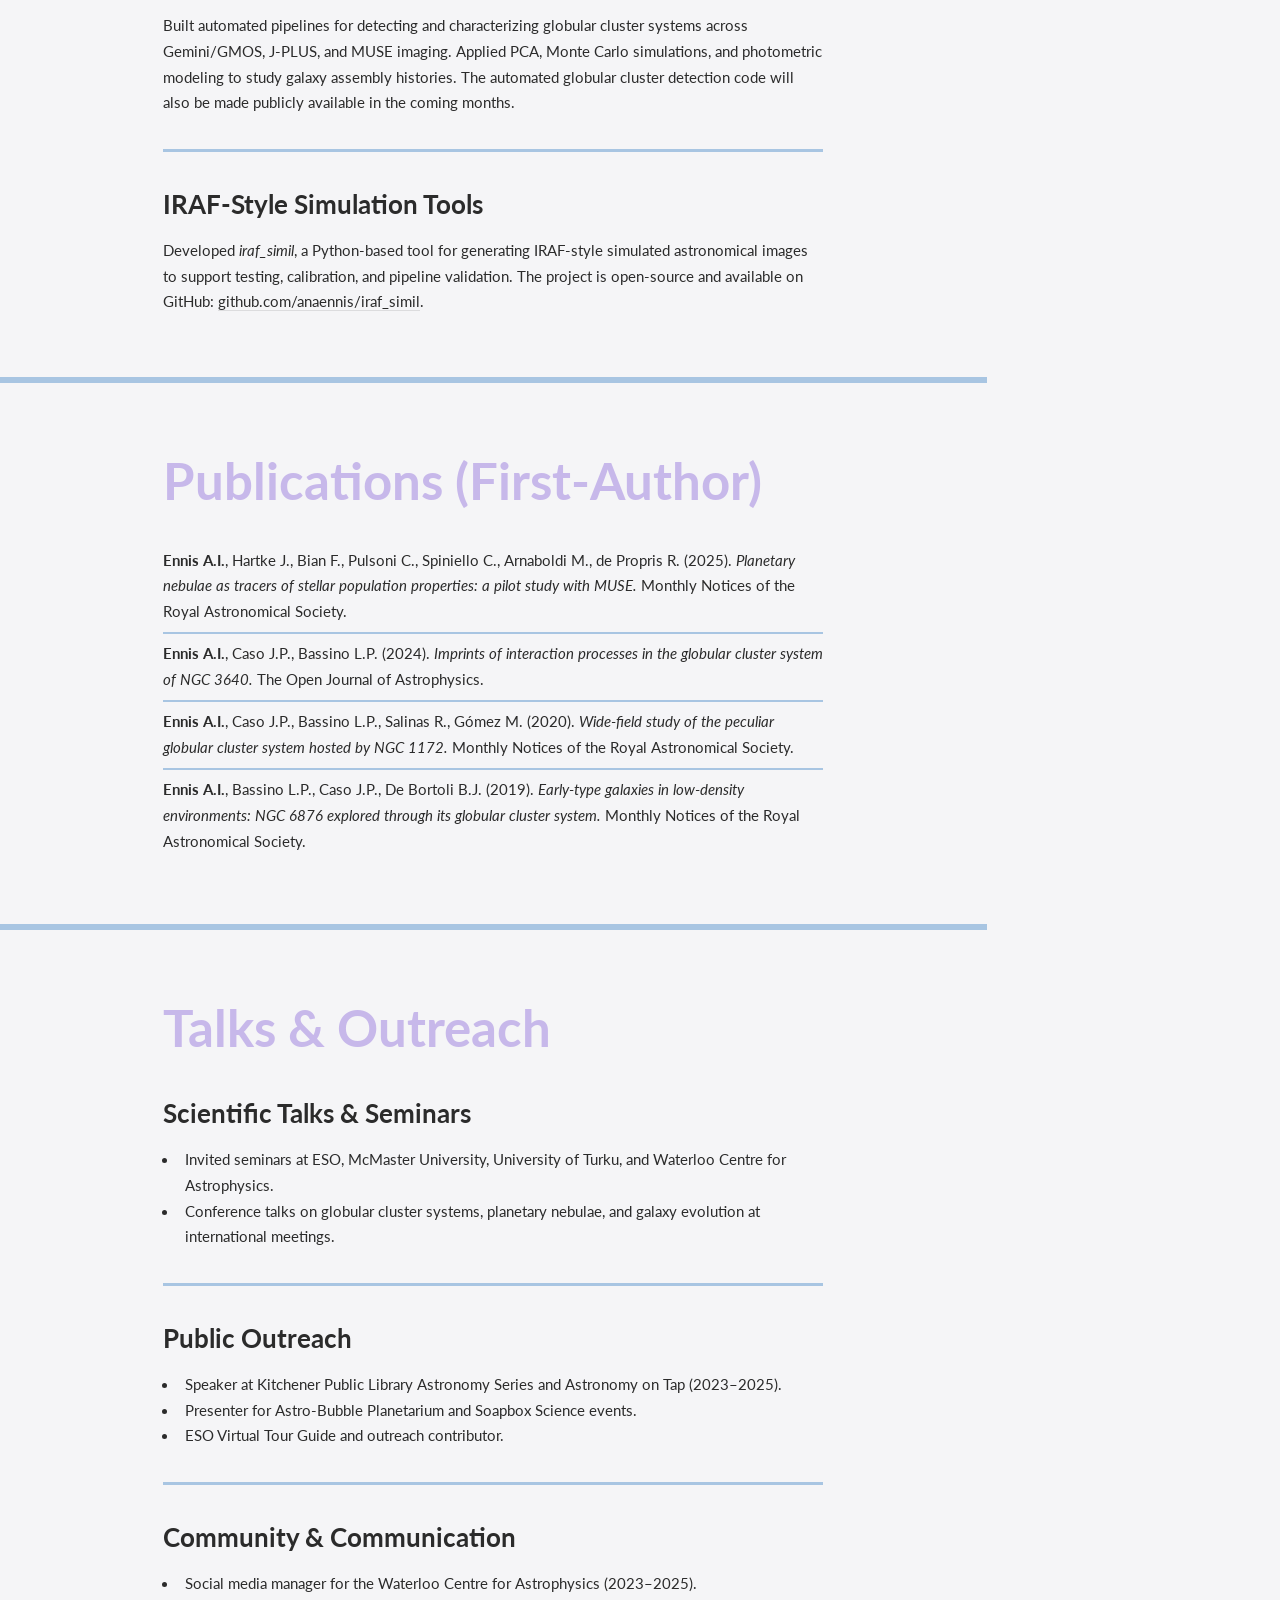
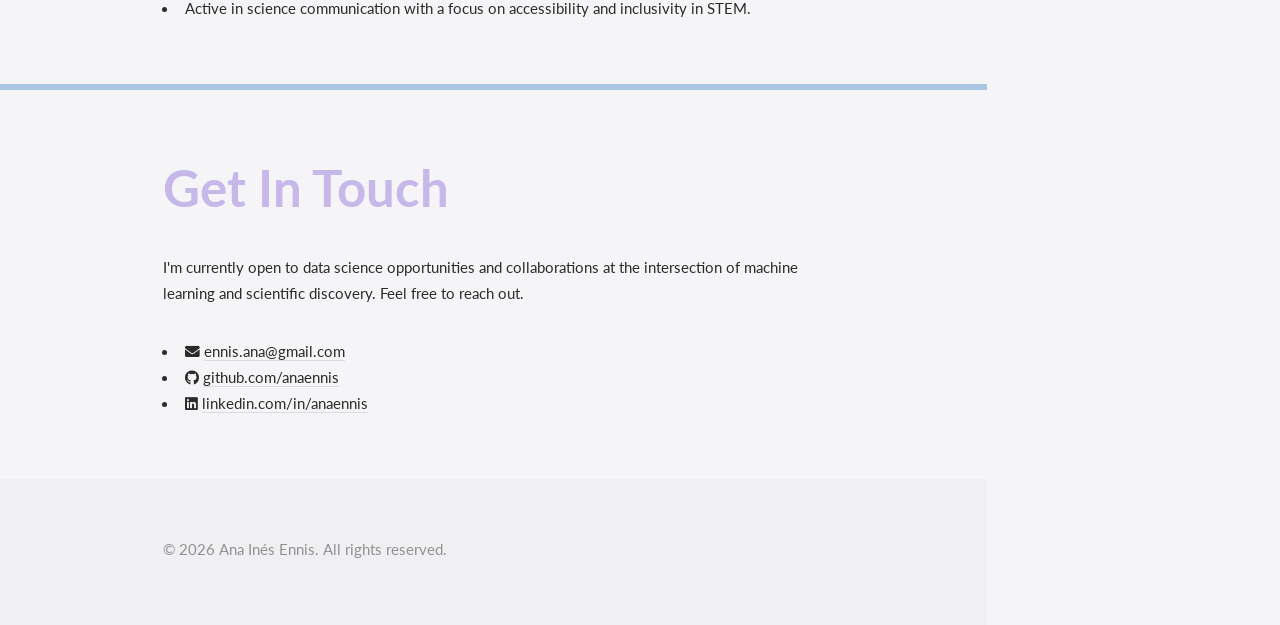
==== commit 23fb1839: "Refactor index.html for updated content and structure" ====
--- a/index.html
+++ b/index.html
@@ -142,6 +142,7 @@
                                     <li>Workflow Orchestration</li>
                                     <li>Quality Control Automation</li>
                                     <li>Large-Scale Data Processing</li>
+                                    <li>AWS (S3, Lambda, Athena, IAM)</li>
                                 </ul>
                             </article>
 
@@ -165,6 +166,24 @@
                         </header>
 
                         <div class="features">
+                            <article>
+                                <h3>Event-Driven Compression Analysis on AWS</h3>
+                                <p>
+                                    Rebuilt a storage/compression trade-off analysis from my SLAC work as a small serverless pipeline on AWS.
+                                    Uploading a survey image to S3 triggers a Lambda function that recompresses it at seven precision levels,
+                                    measures reconstruction error, and writes a metadata table that Athena queries with SQL, without opening
+                                    any image. Across seven DECaLS cutouts, file size ranged from about 24% to 39.5% of lossless, and each
+                                    doubling of the precision level halved the error at a fixed cost of about 98 KB per image. The Lambda output
+                                    matched my local run byte for byte.
+                                    Code: <a href="https://github.com/anaennis/REPO-NAME" target="_blank">github.com/anaennis/REPO-NAME</a>.
+                                </p>
+                                <ul class="tags">
+                                    <li>AWS</li>
+                                    <li>S3</li>
+                                    <li>Lambda</li>
+                                    <li>Athena</li>
+                                </ul>
+                            </article>
                             <article>
                                 <h3>Automated Object Detection Pipeline</h3>
                                 <p>
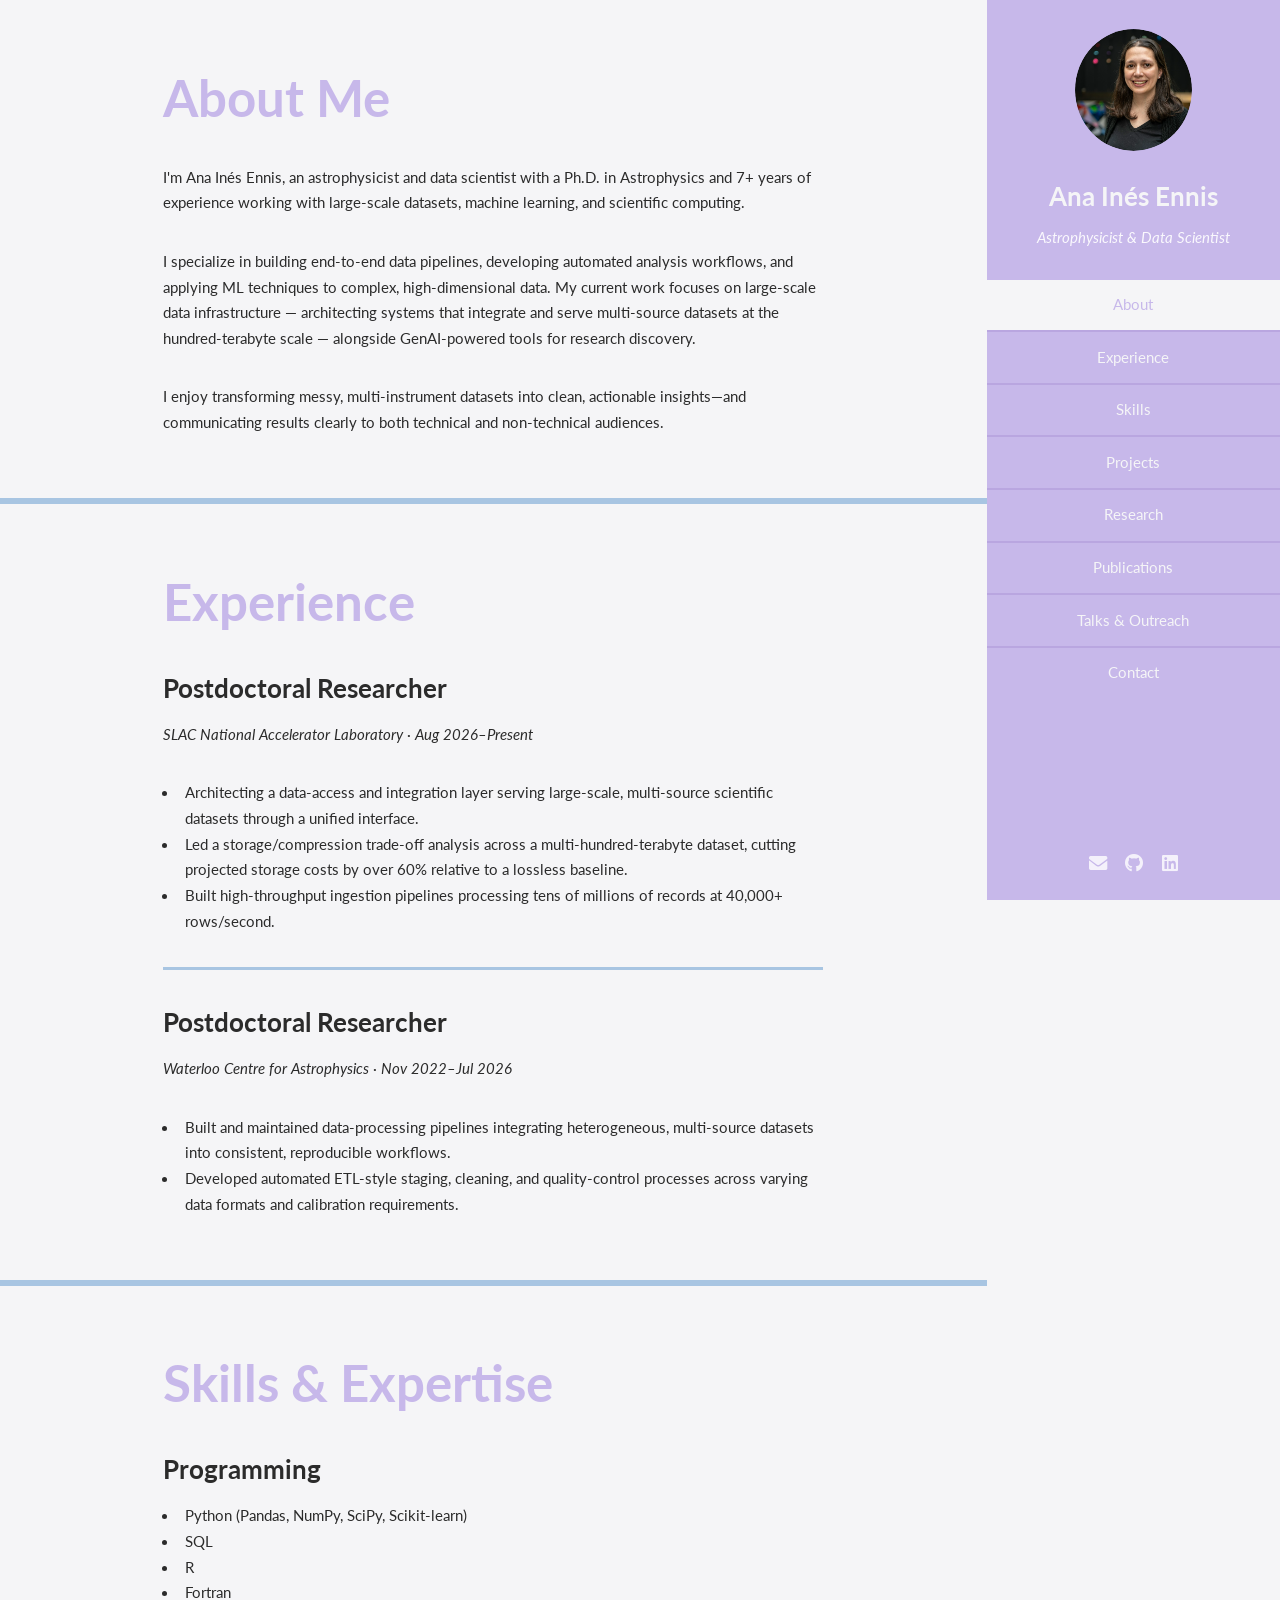
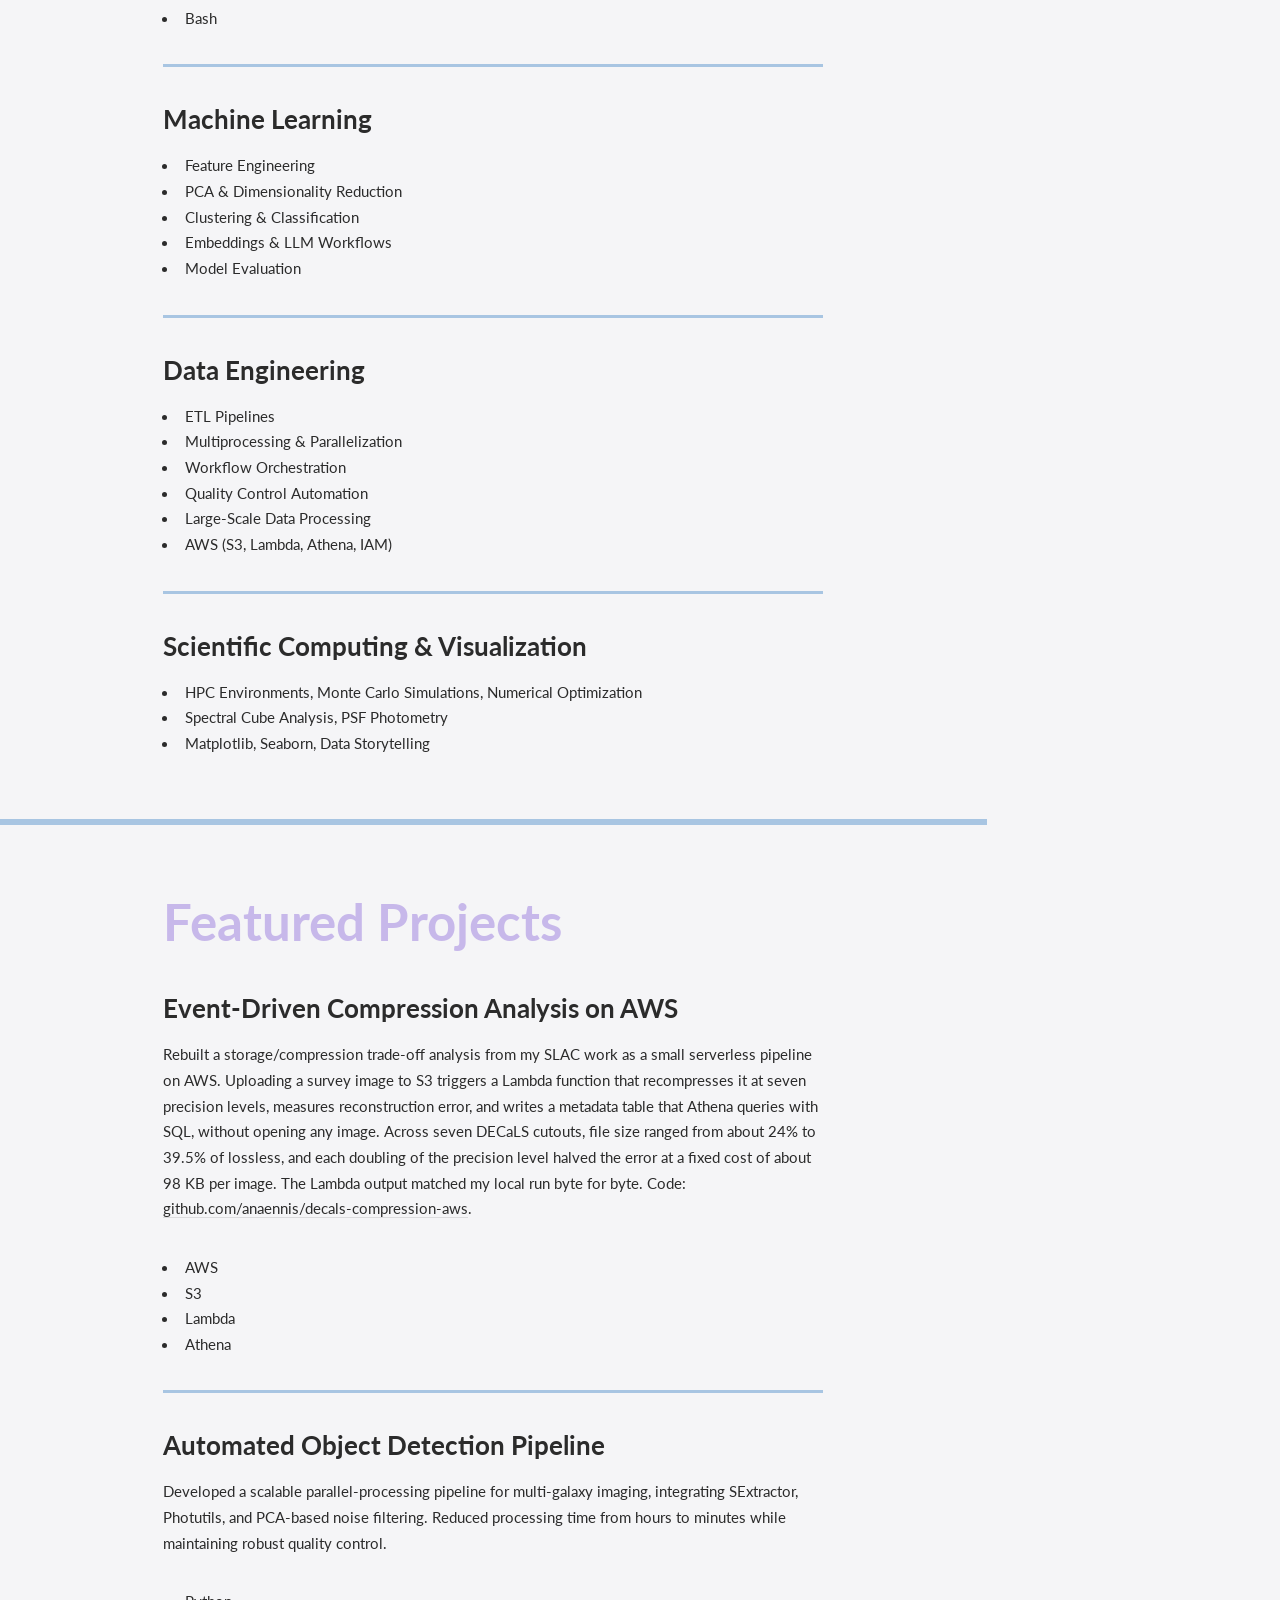
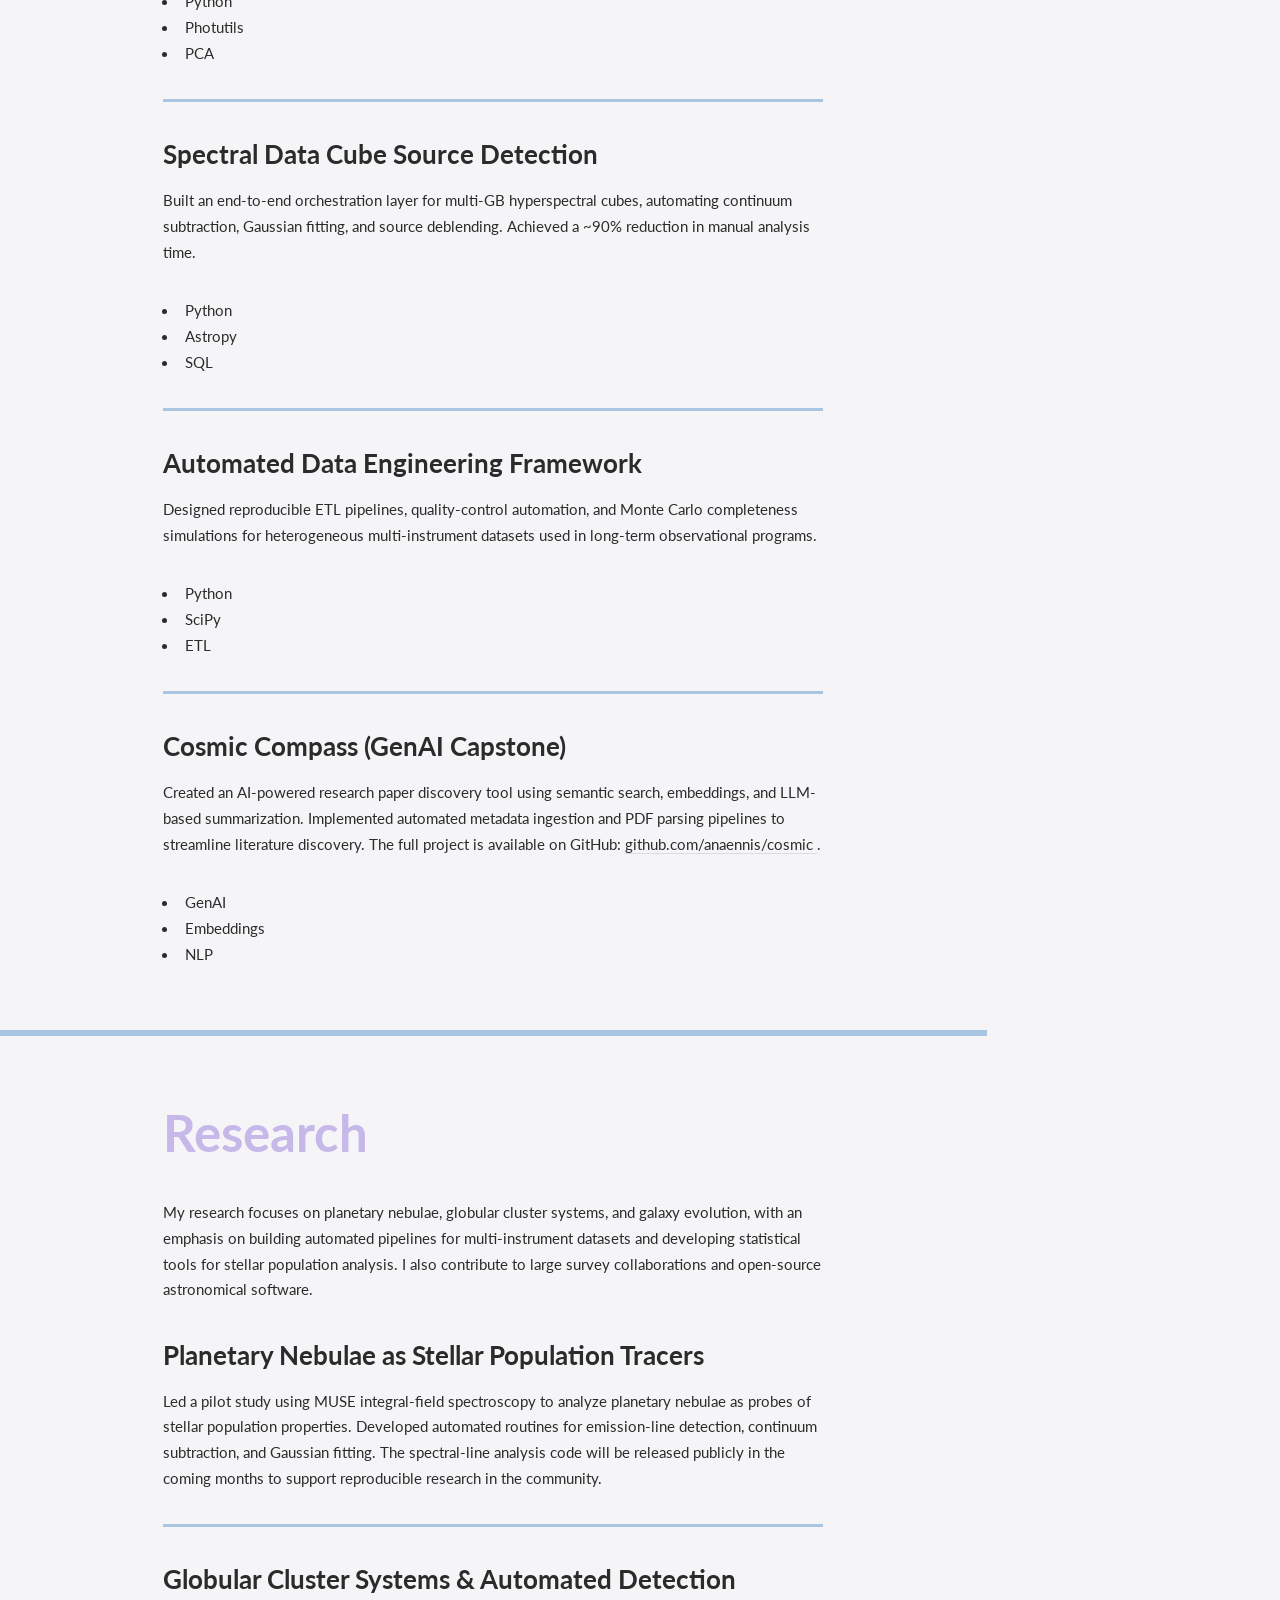
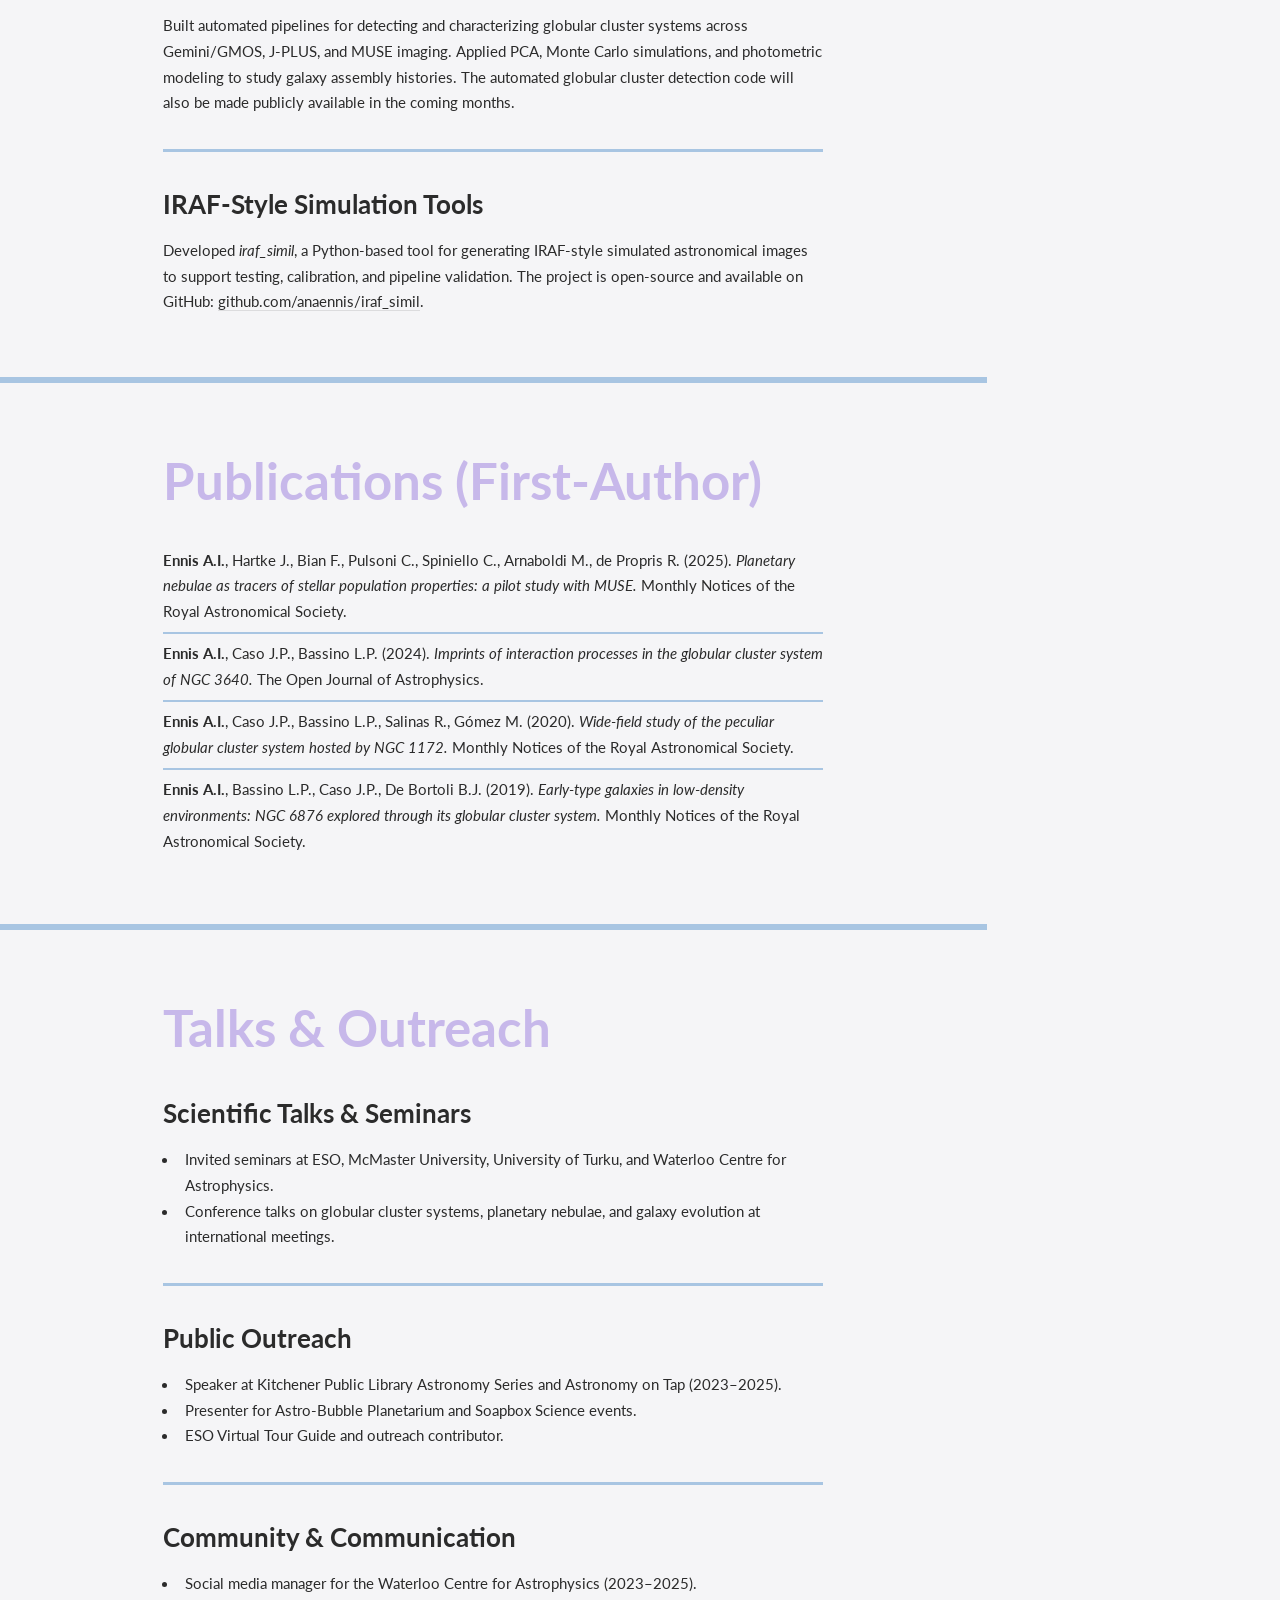
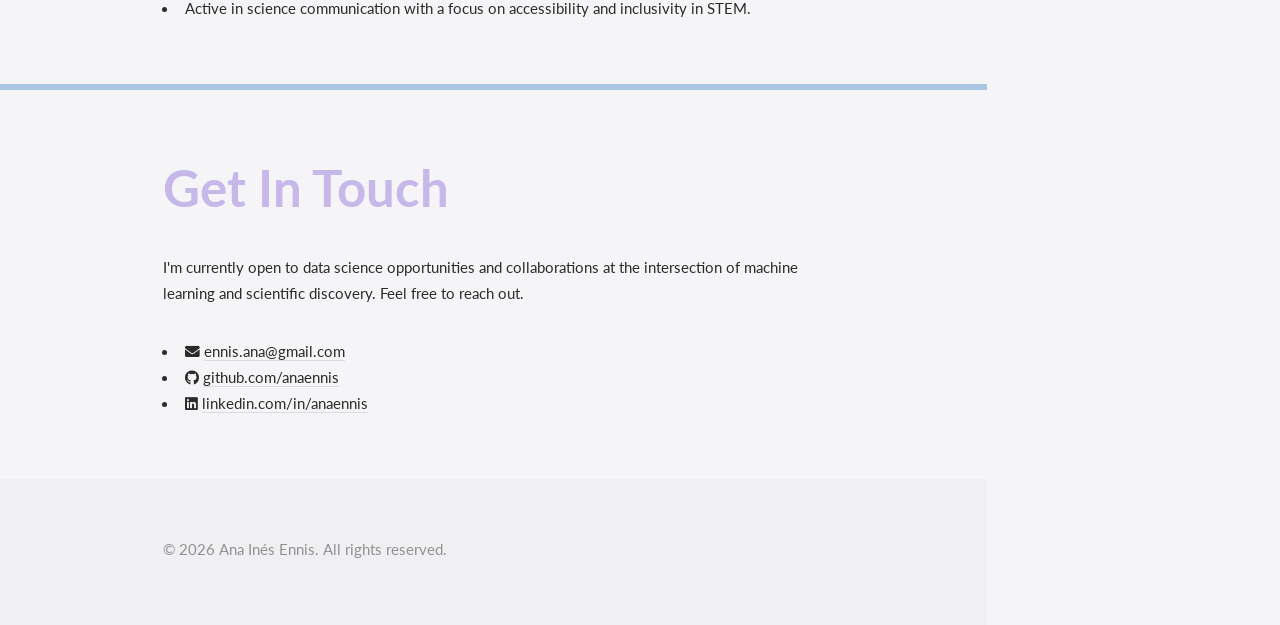
==== commit 7c05e8d2: "Update index.html with new content and structure" ====
--- a/index.html
+++ b/index.html
@@ -175,7 +175,7 @@
                                     any image. Across seven DECaLS cutouts, file size ranged from about 24% to 39.5% of lossless, and each
                                     doubling of the precision level halved the error at a fixed cost of about 98 KB per image. The Lambda output
                                     matched my local run byte for byte.
-                                    Code: <a href="https://github.com/anaennis/REPO-NAME" target="_blank">github.com/anaennis/REPO-NAME</a>.
+                                    Code: <a href="https://github.com/anaennis/decals-compression-aws" target="_blank">github.com/anaennis/decals-compression-aws</a>.
                                 </p>
                                 <ul class="tags">
                                     <li>AWS</li>
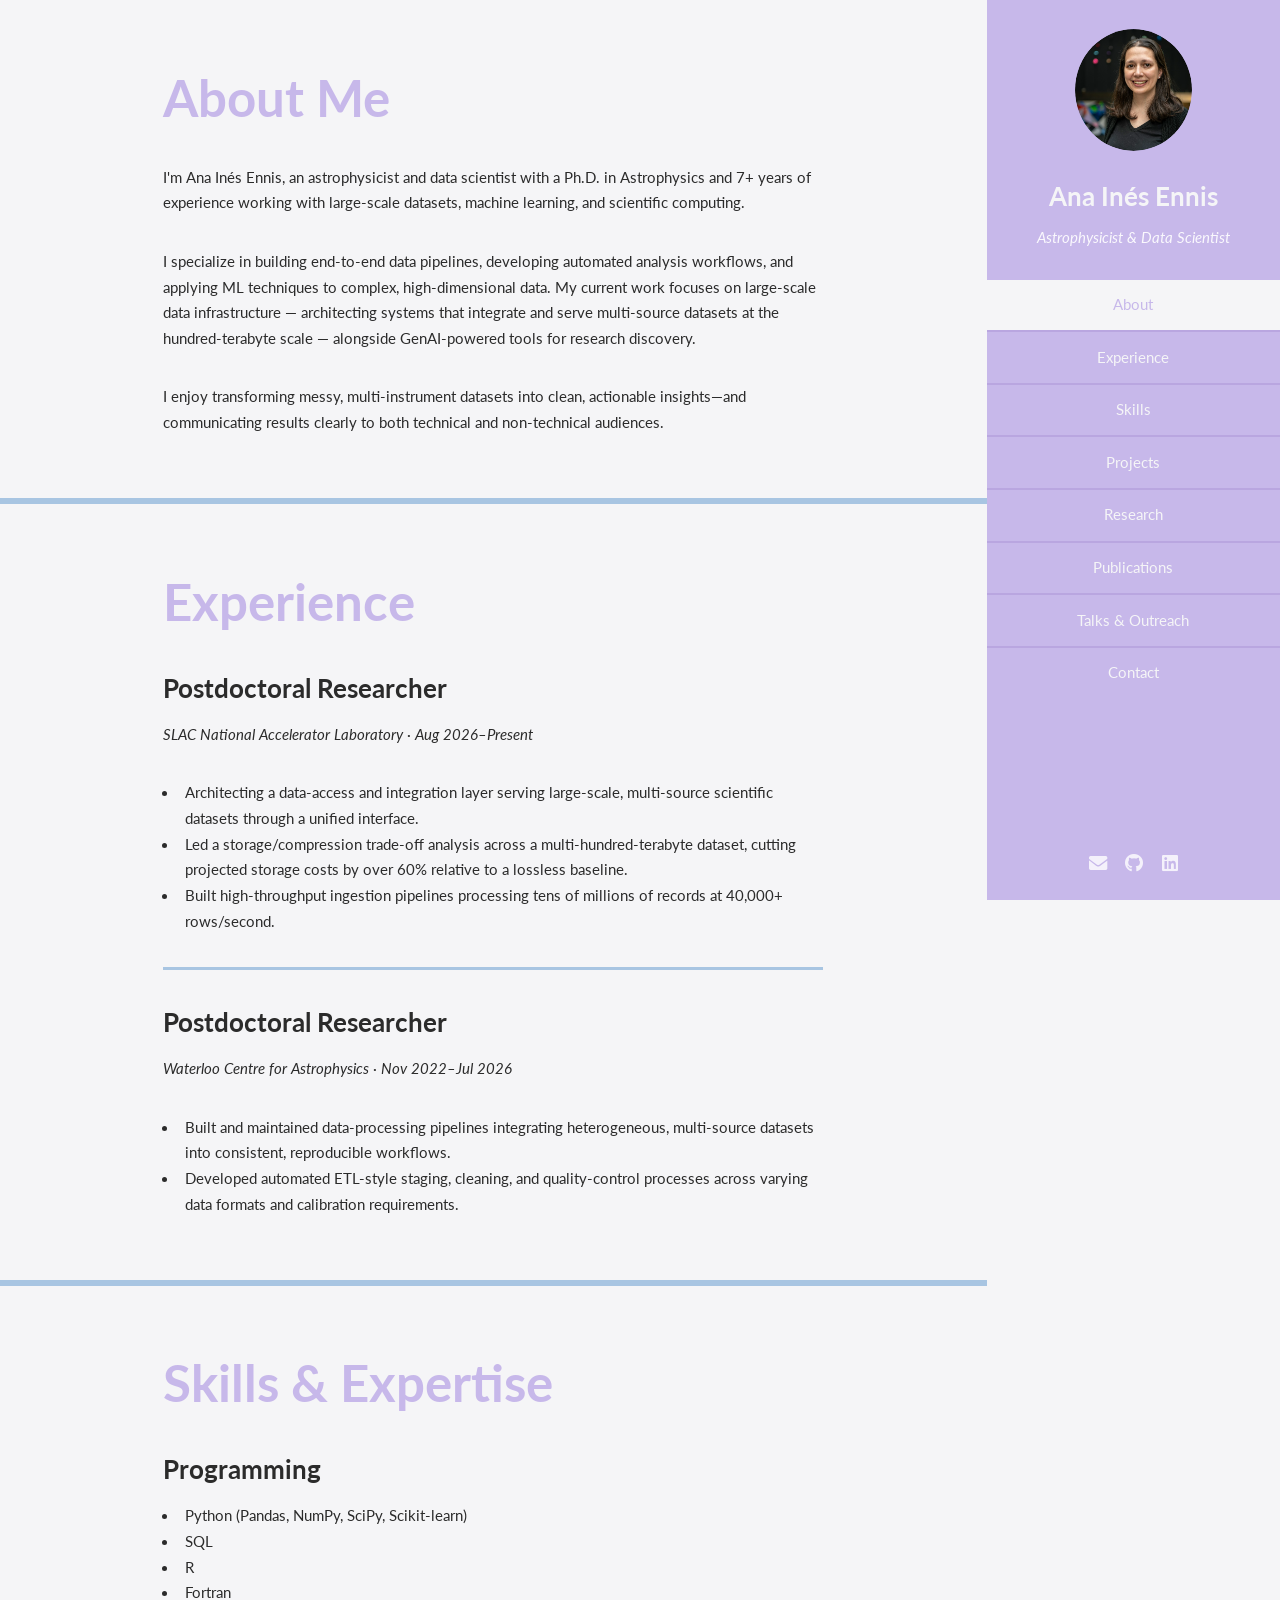
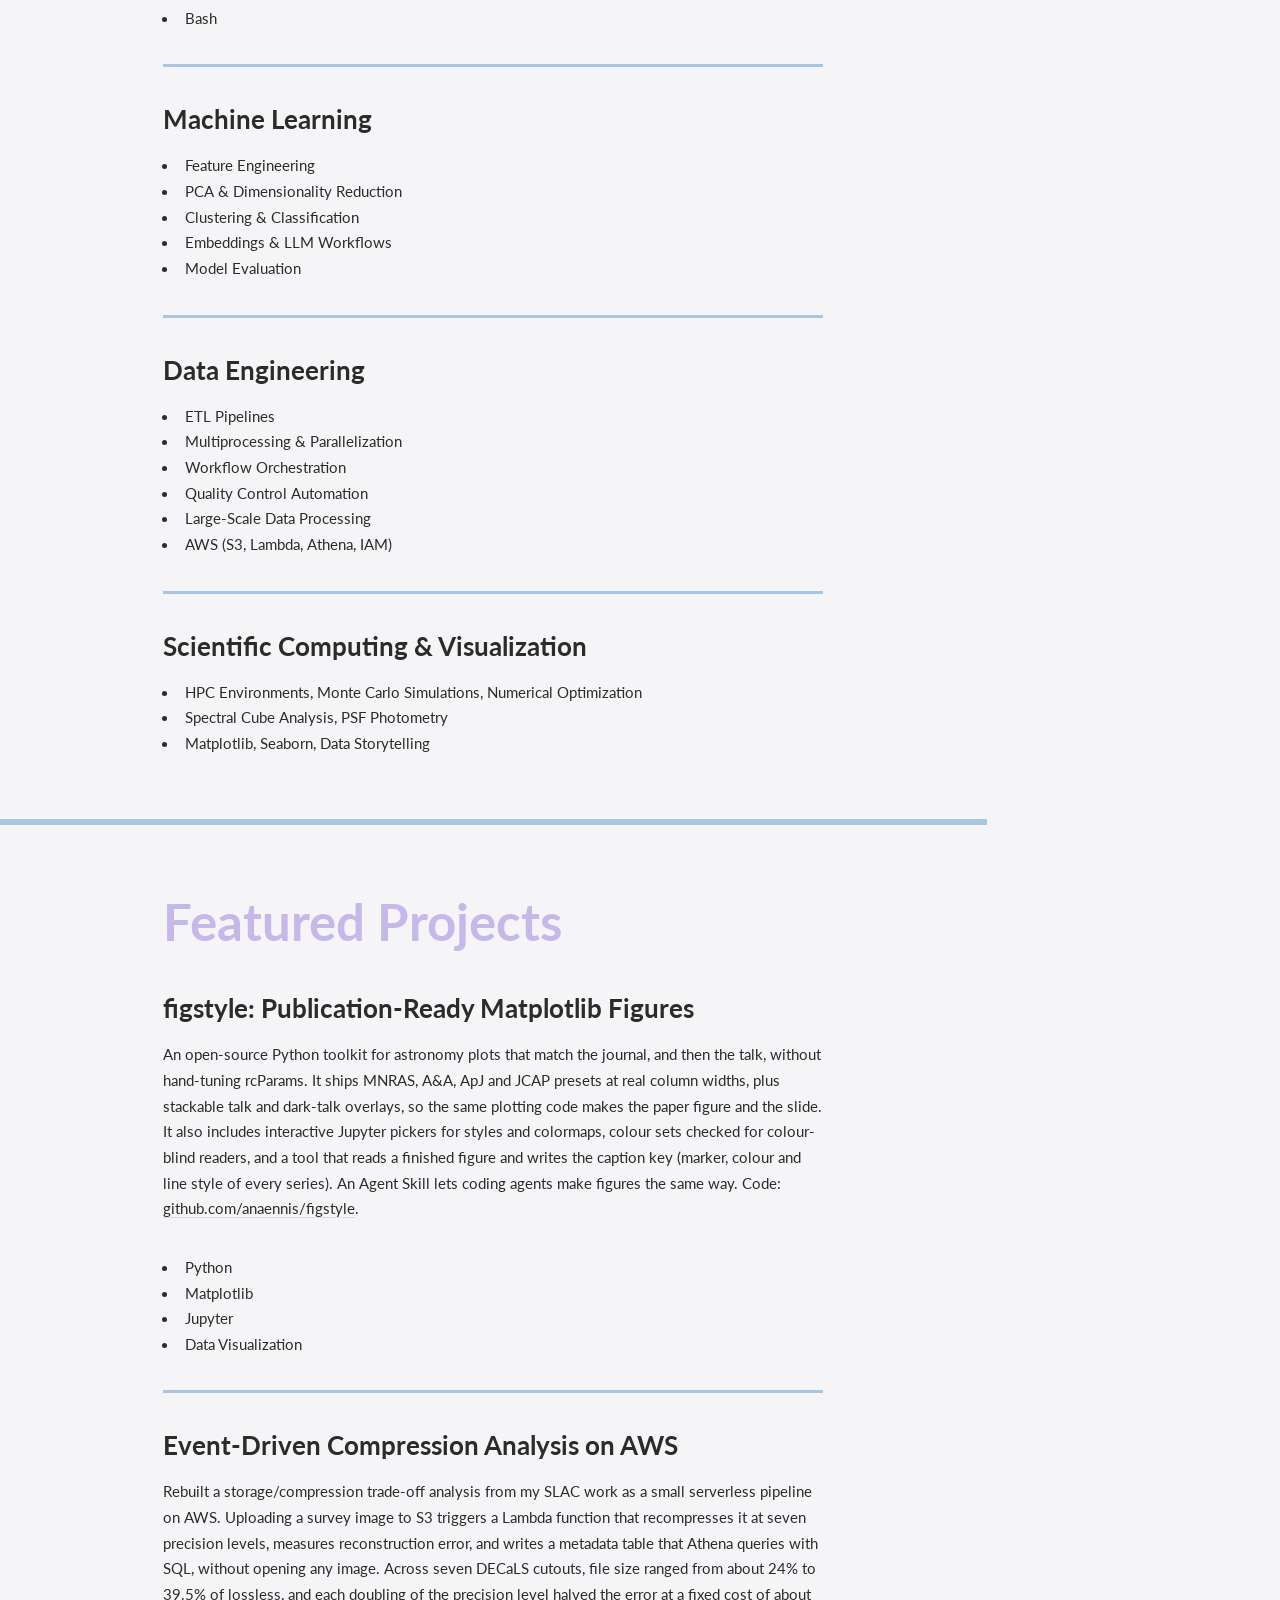
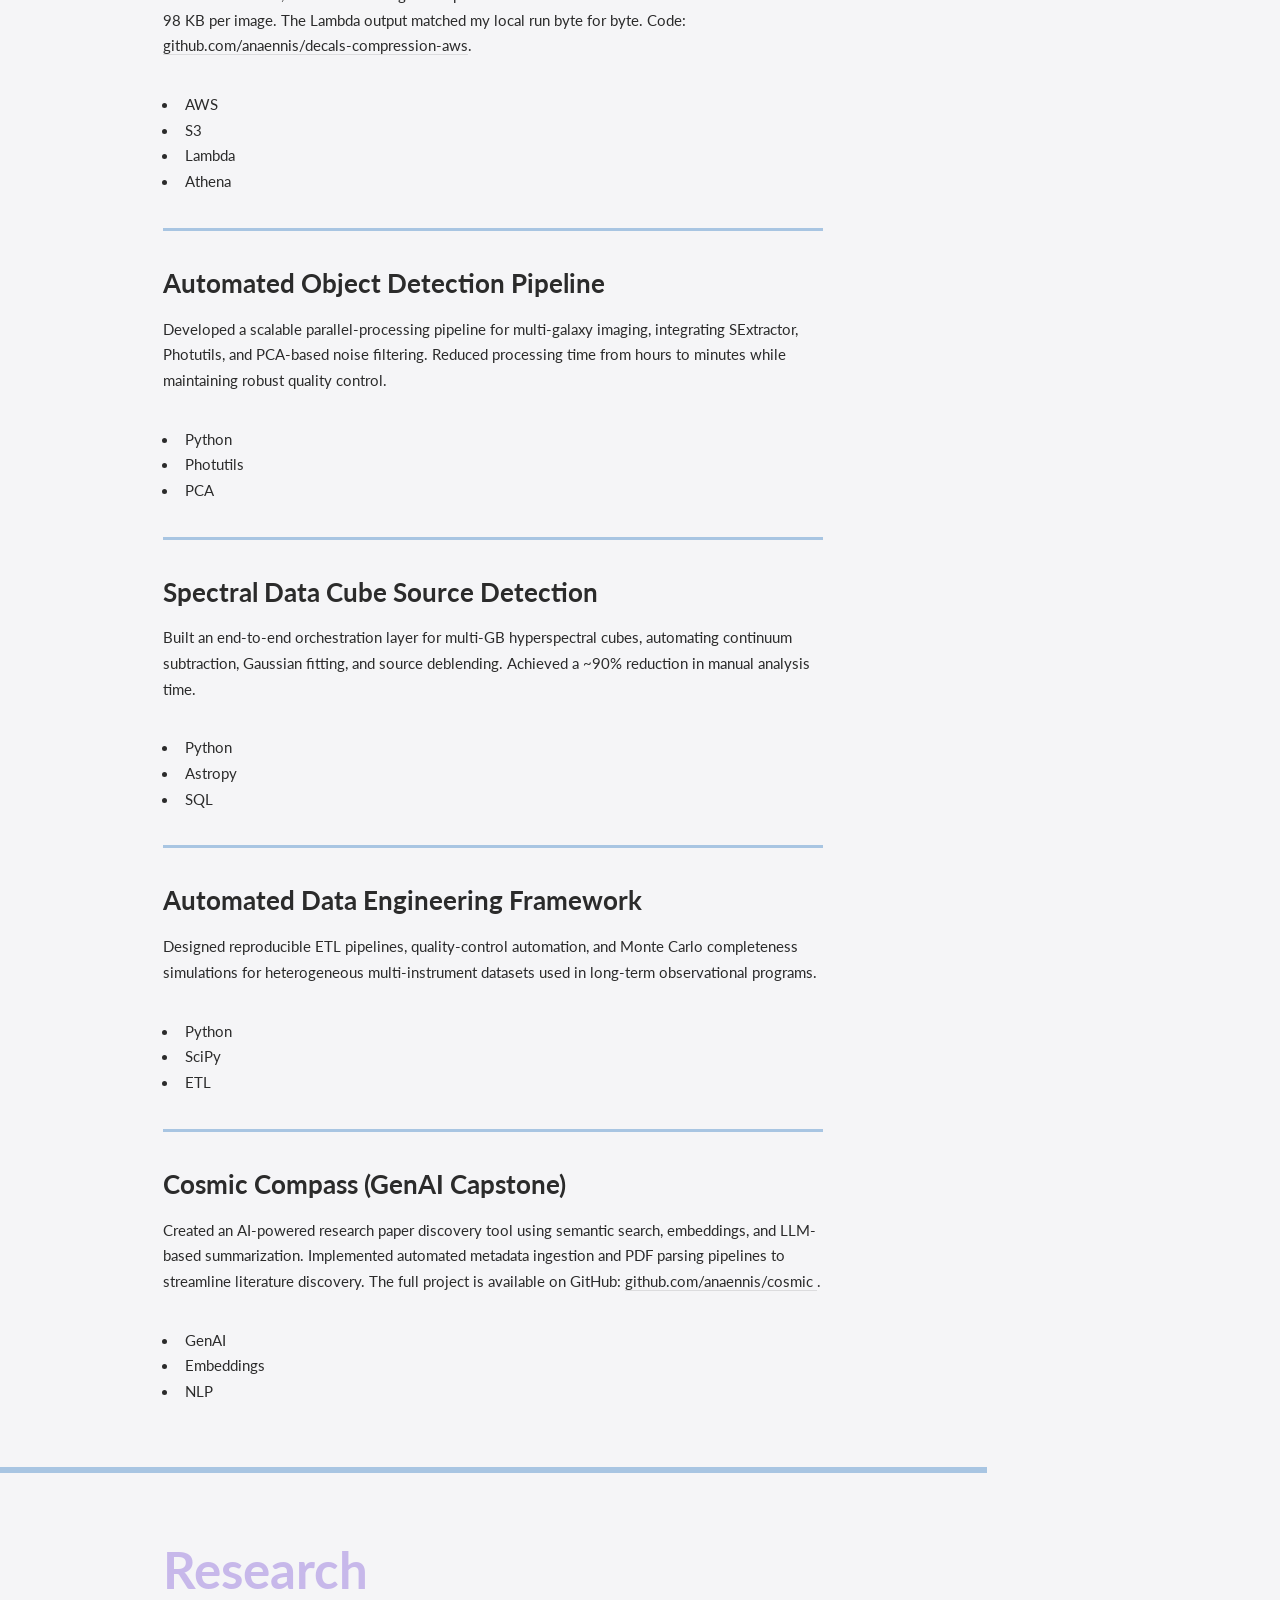
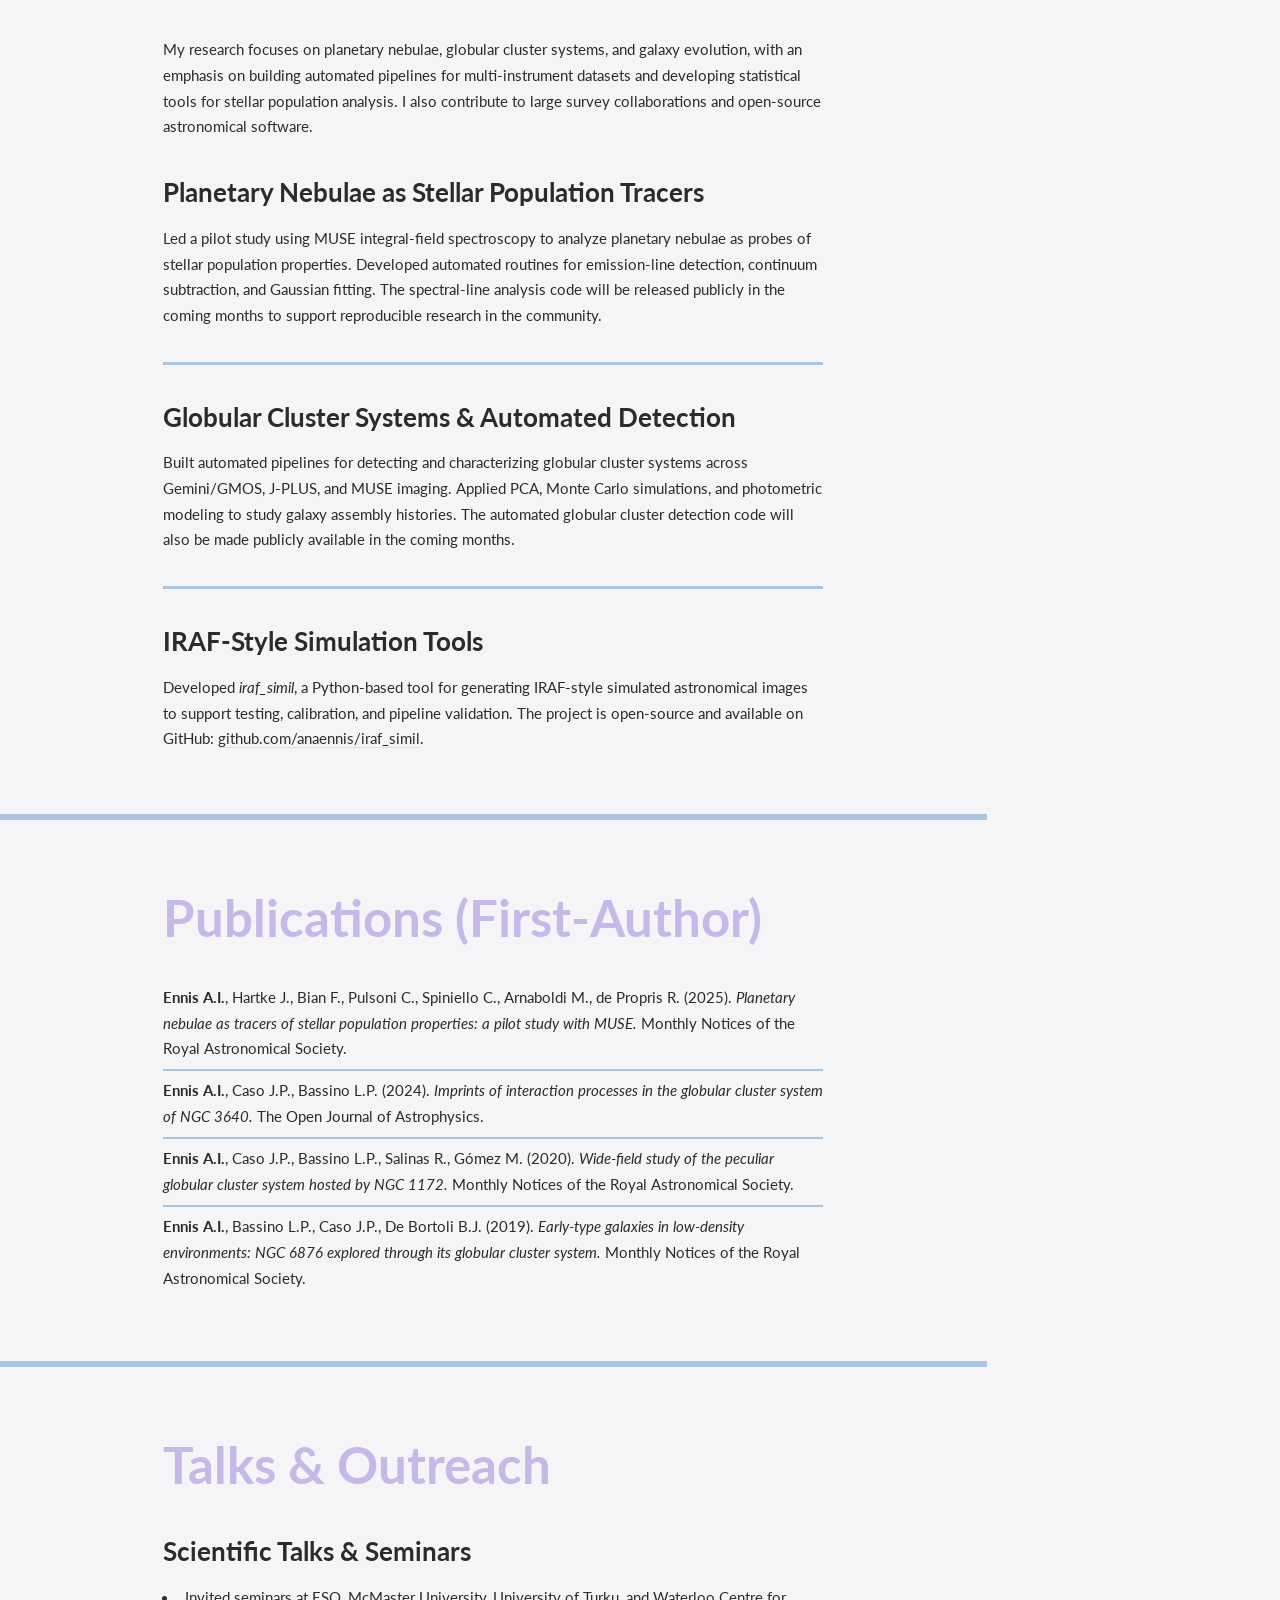
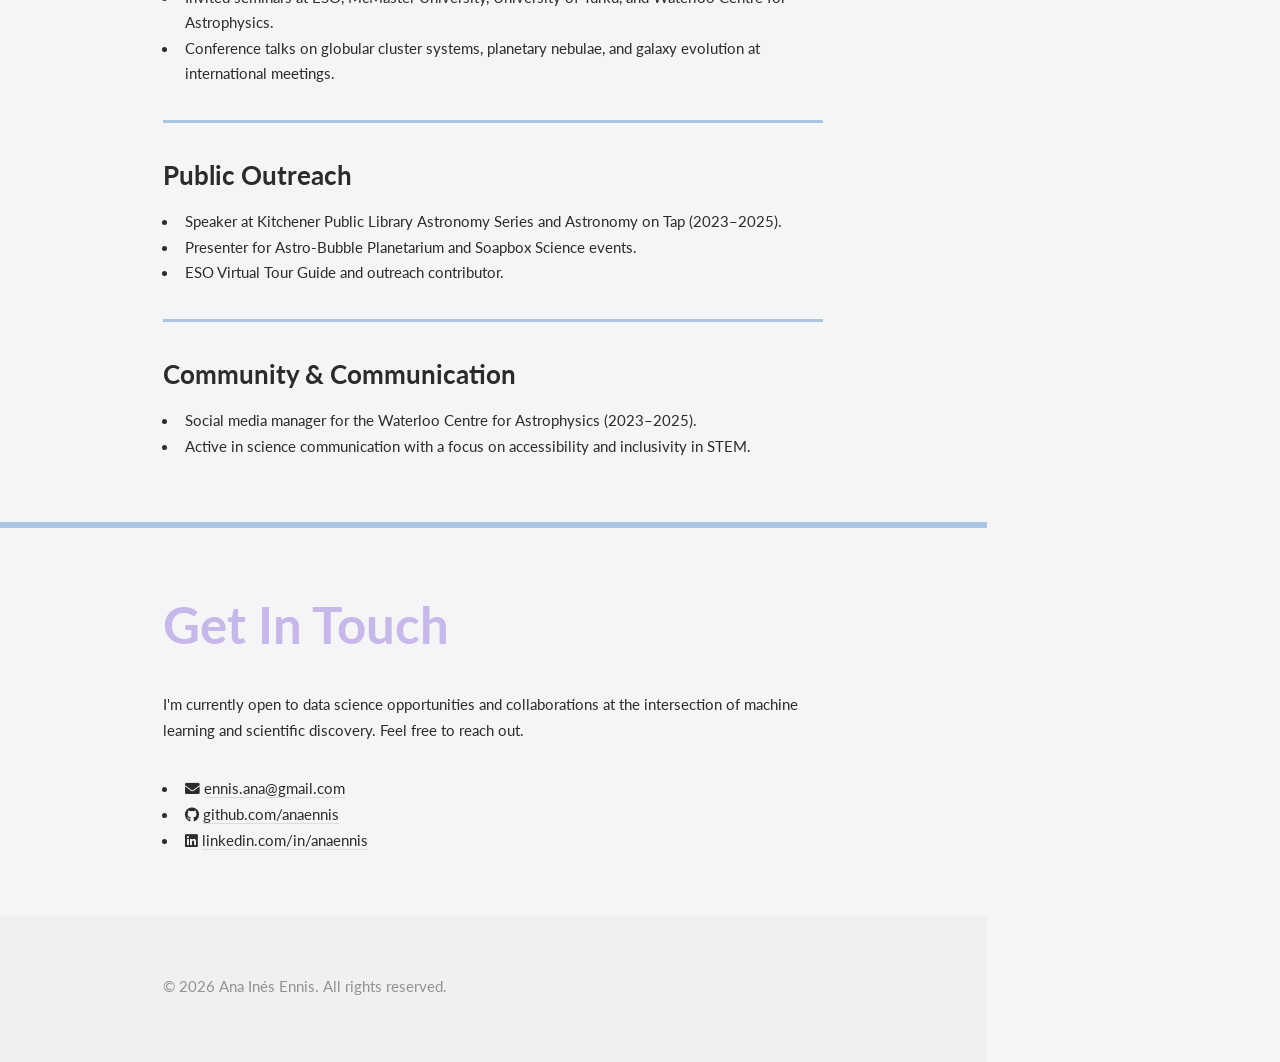
==== commit 455f122a: "Add figstyle to featured projects Co-Authored-By: Claude Opus 5.5 <noreply@anthropic.com>" ====
--- a/index.html
+++ b/index.html
@@ -166,6 +166,24 @@
                         </header>
 
                         <div class="features">
+                            <article>
+                                <h3>figstyle: Publication-Ready Matplotlib Figures</h3>
+                                <p>
+                                    An open-source Python toolkit for astronomy plots that match the journal, and then the talk, without
+                                    hand-tuning rcParams. It ships MNRAS, A&amp;A, ApJ and JCAP presets at real column widths, plus stackable
+                                    talk and dark-talk overlays, so the same plotting code makes the paper figure and the slide.
+                                    It also includes interactive Jupyter pickers for styles and colormaps, colour sets checked for
+                                    colour-blind readers, and a tool that reads a finished figure and writes the caption key (marker, colour
+                                    and line style of every series). An Agent Skill lets coding agents make figures the same way.
+                                    Code: <a href="https://github.com/anaennis/figstyle" target="_blank">github.com/anaennis/figstyle</a>.
+                                </p>
+                                <ul class="tags">
+                                    <li>Python</li>
+                                    <li>Matplotlib</li>
+                                    <li>Jupyter</li>
+                                    <li>Data Visualization</li>
+                                </ul>
+                            </article>
                             <article>
                                 <h3>Event-Driven Compression Analysis on AWS</h3>
                                 <p>
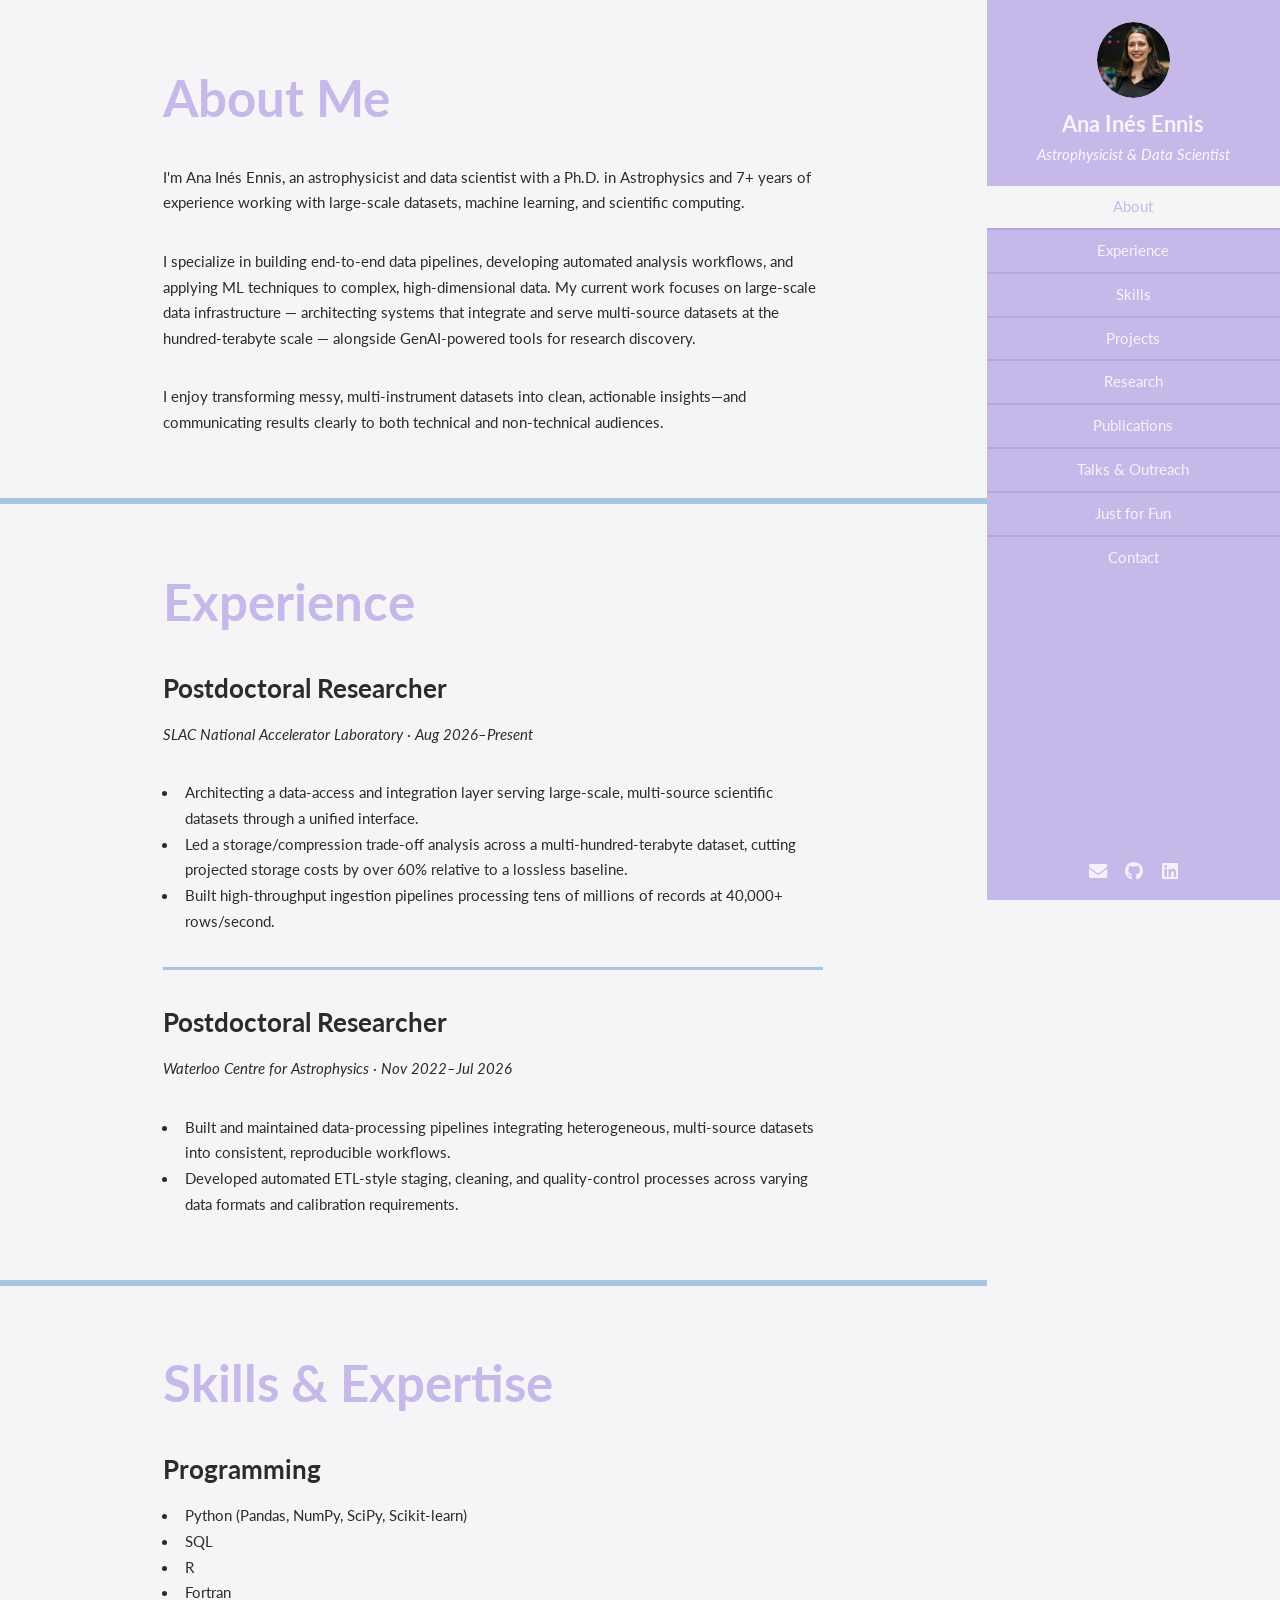
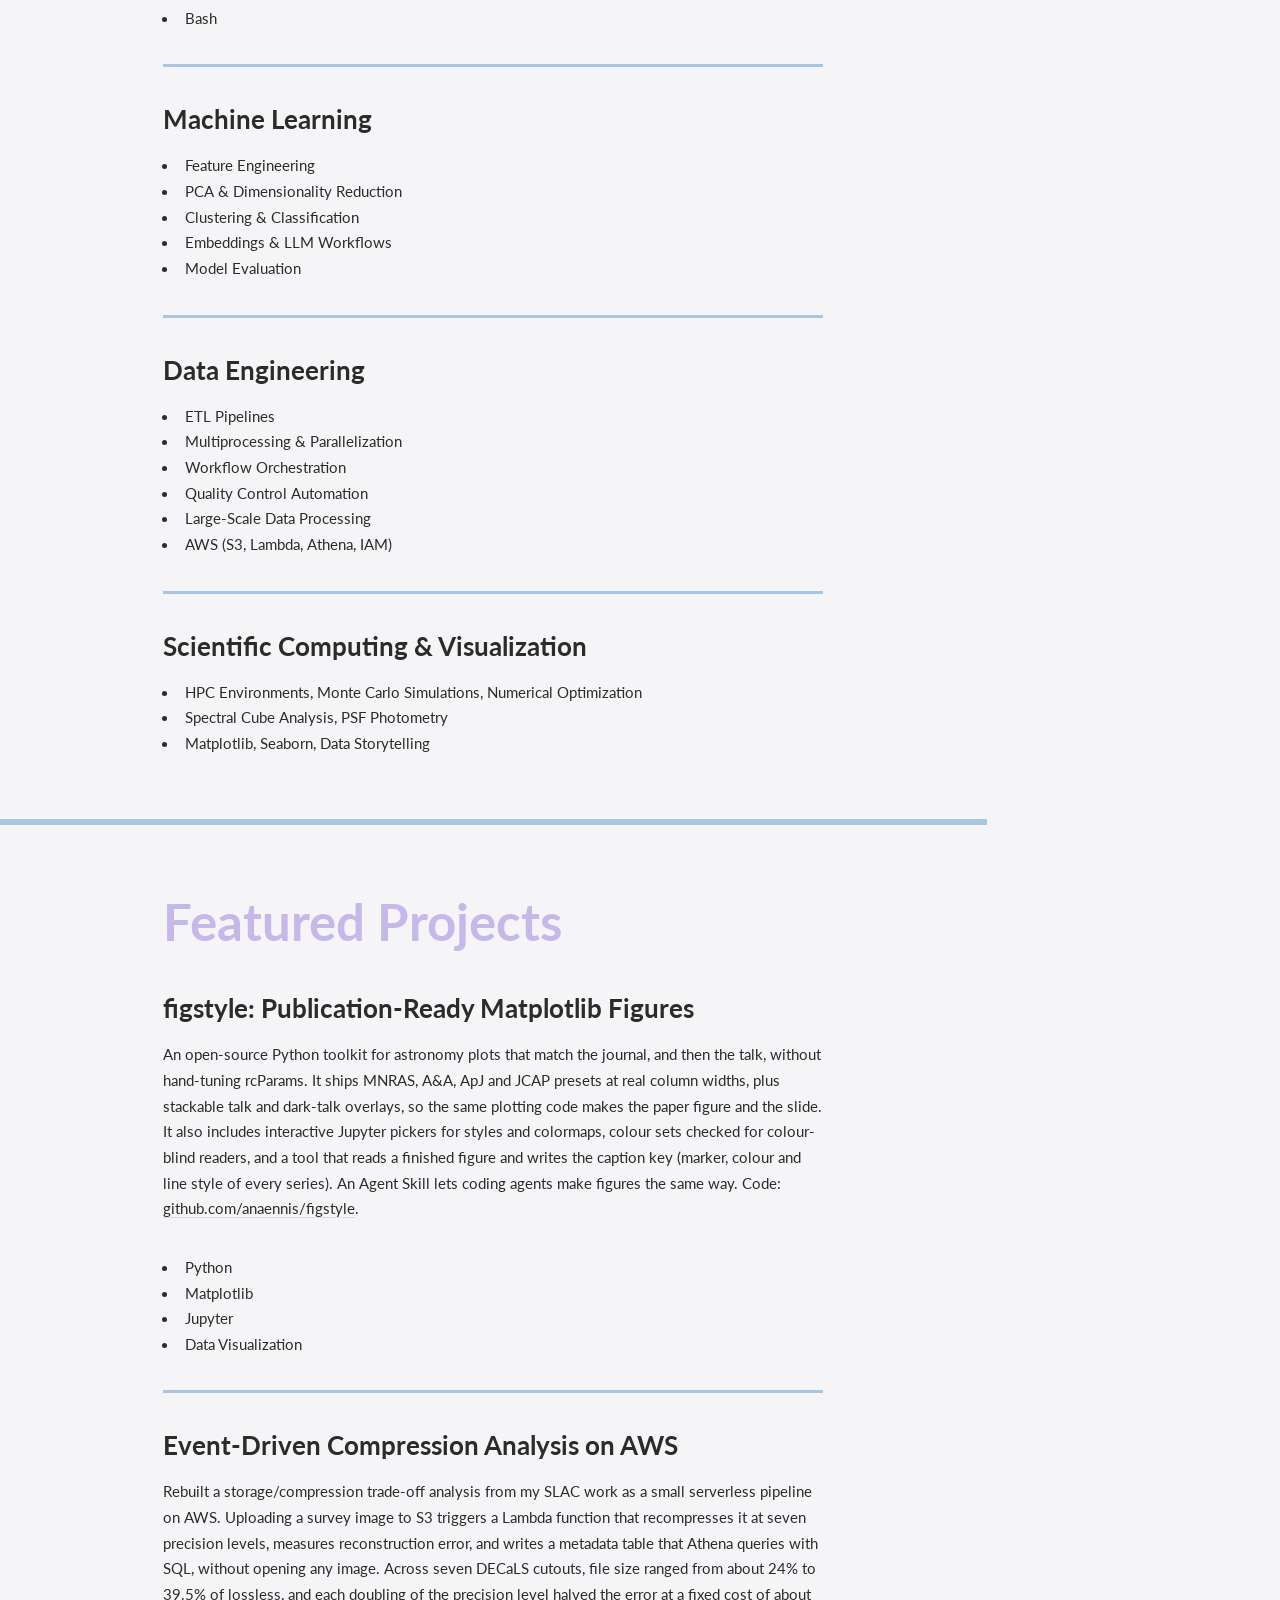
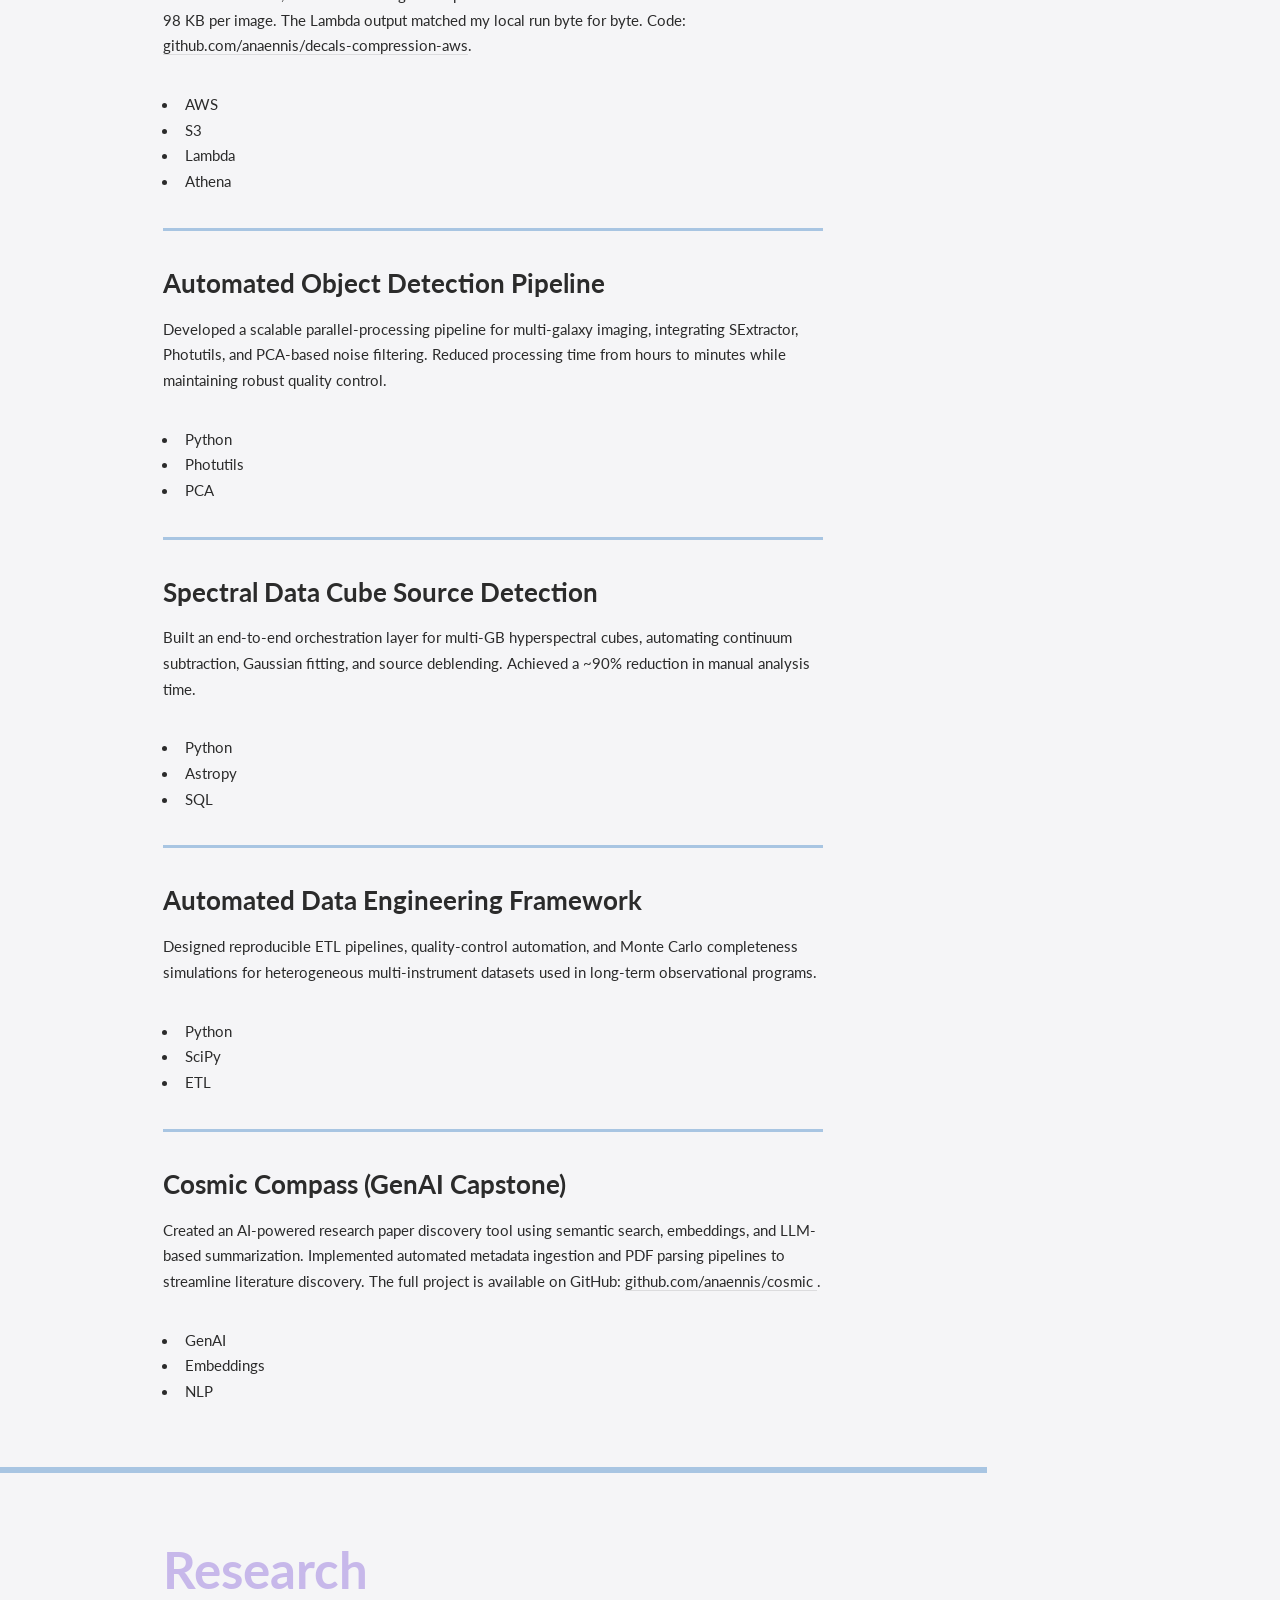
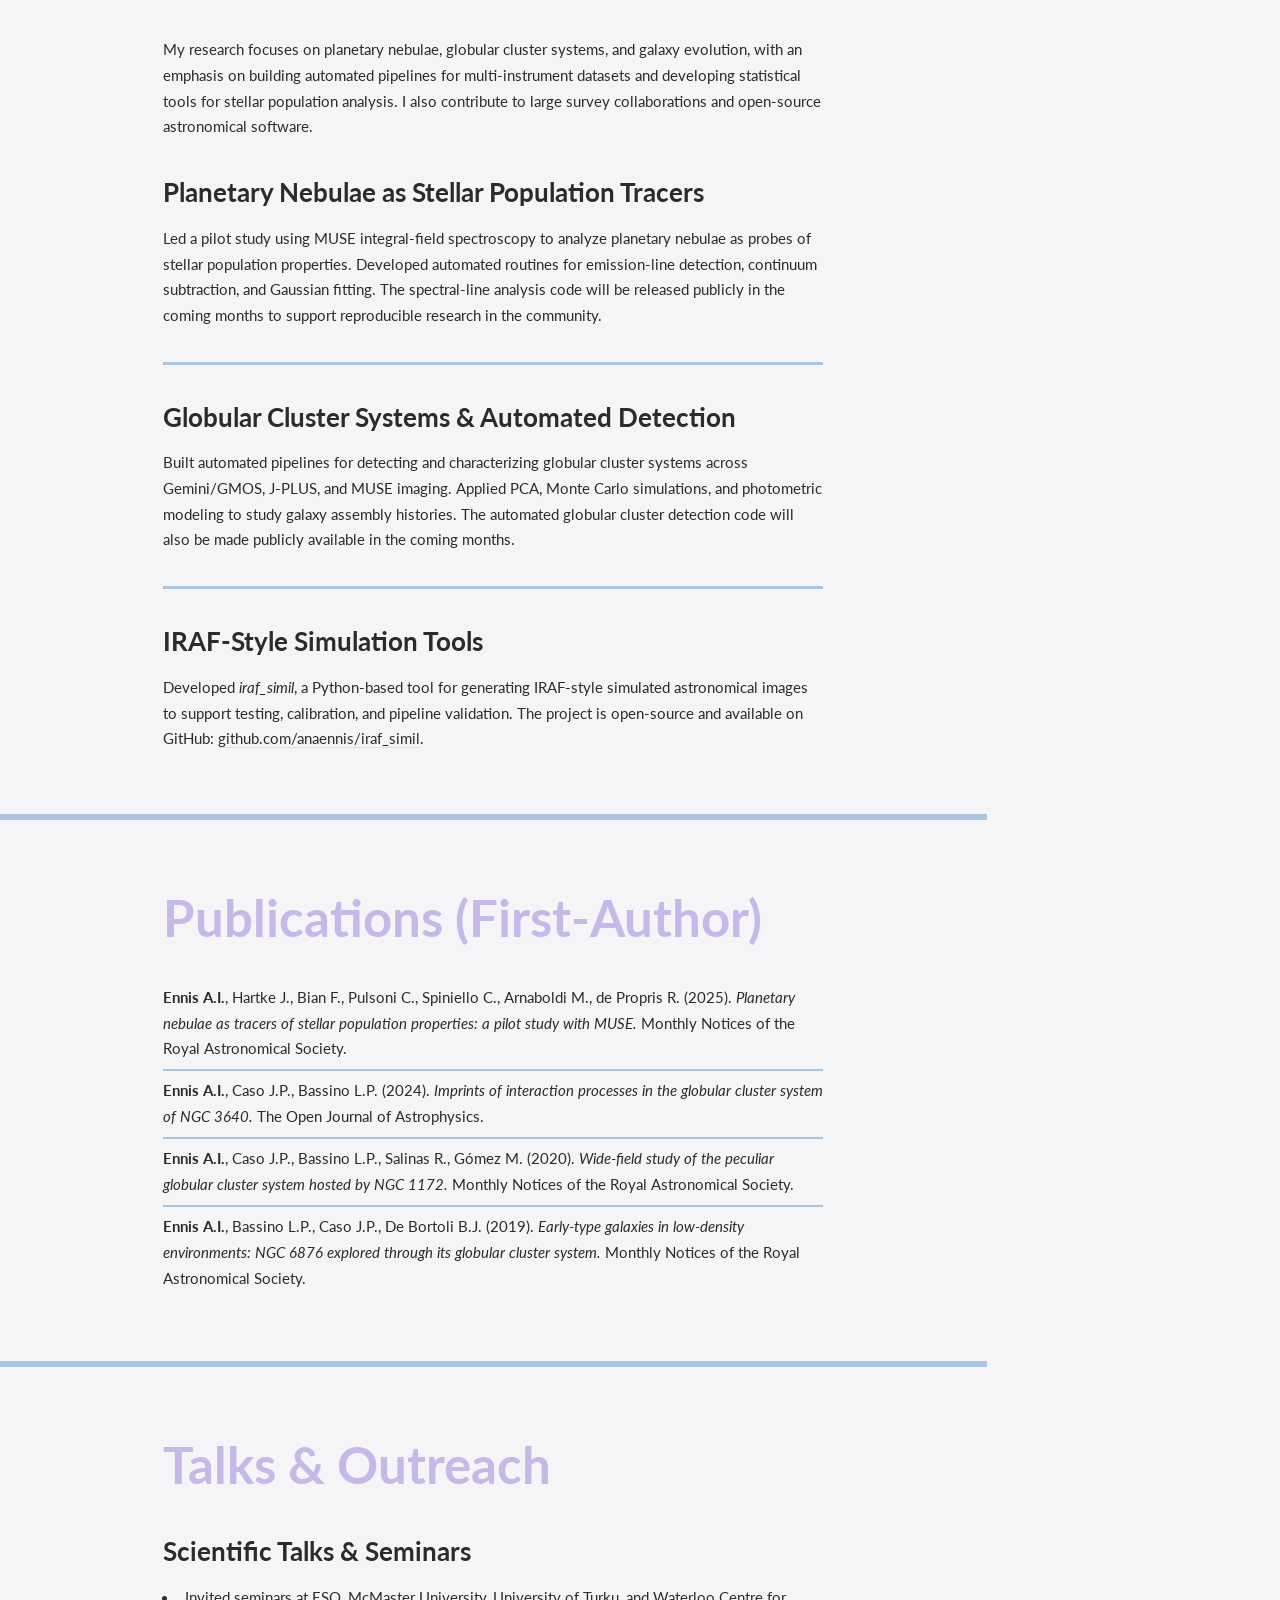
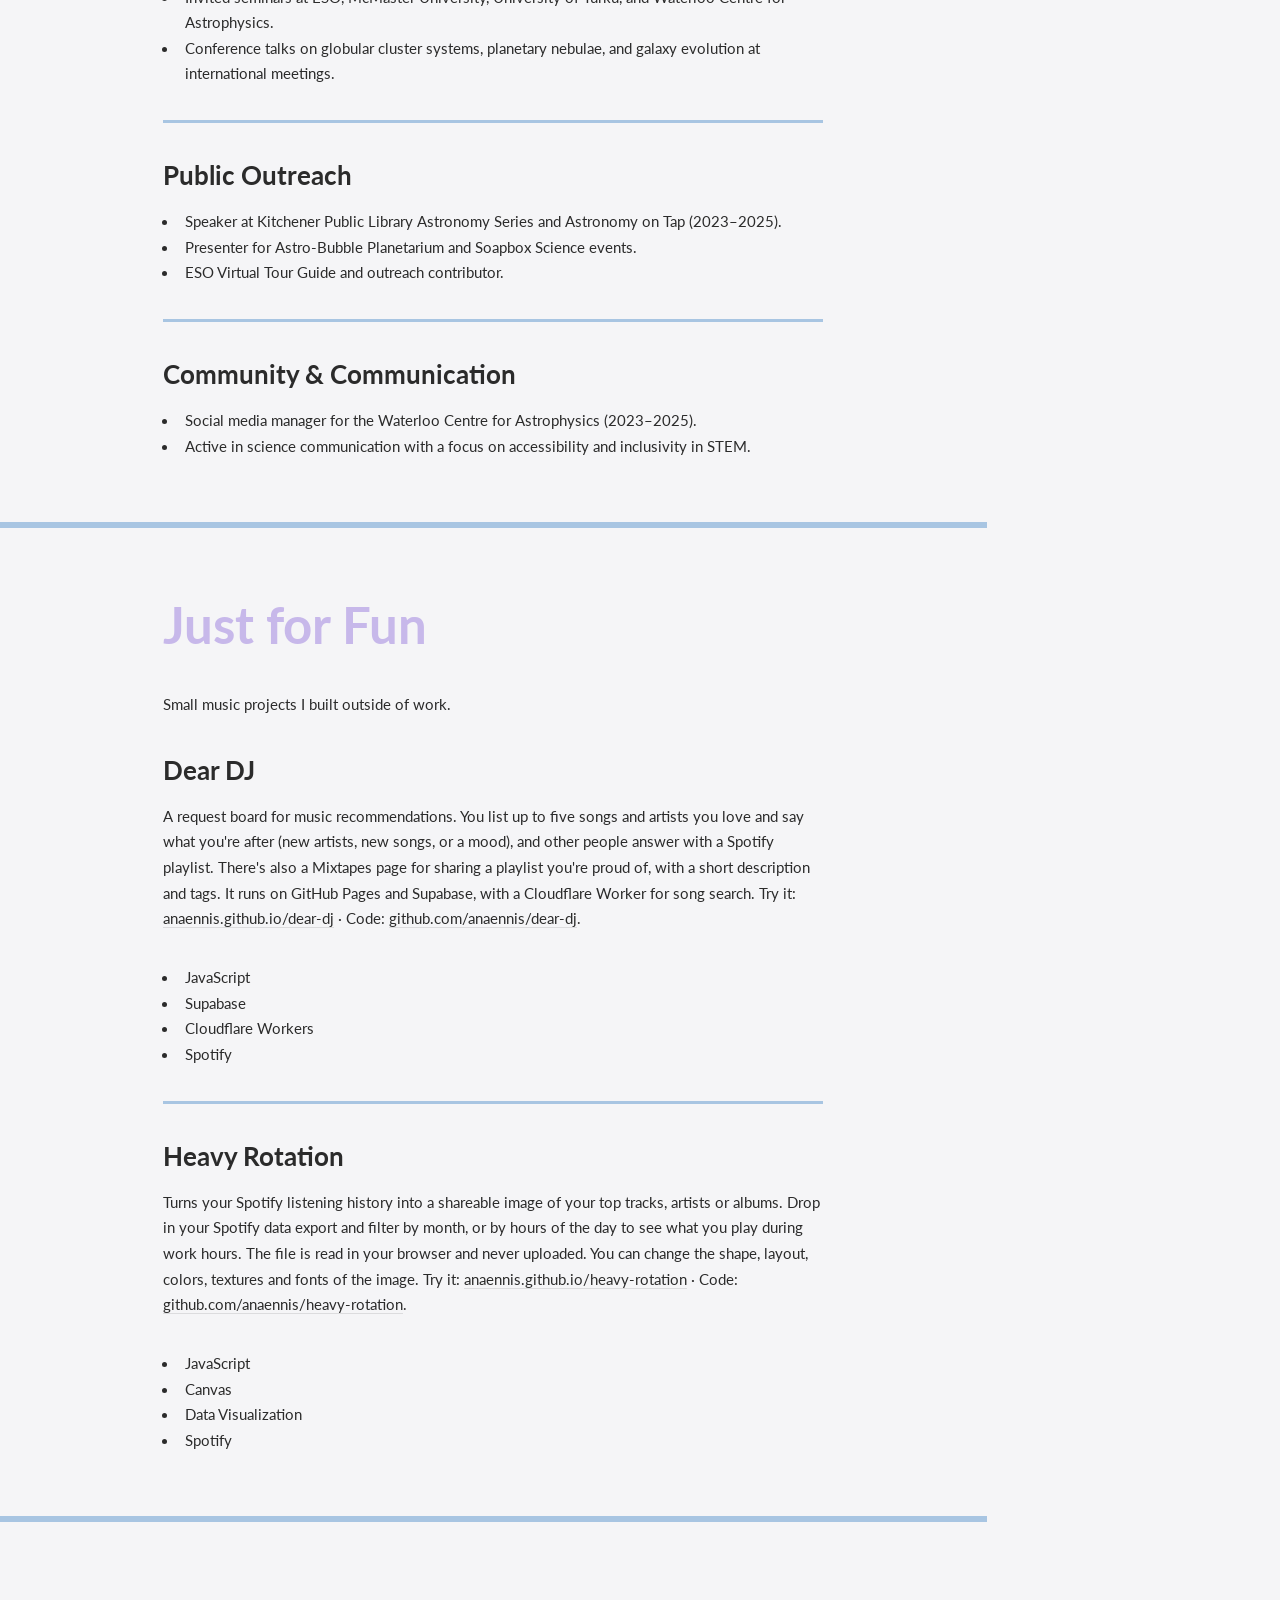
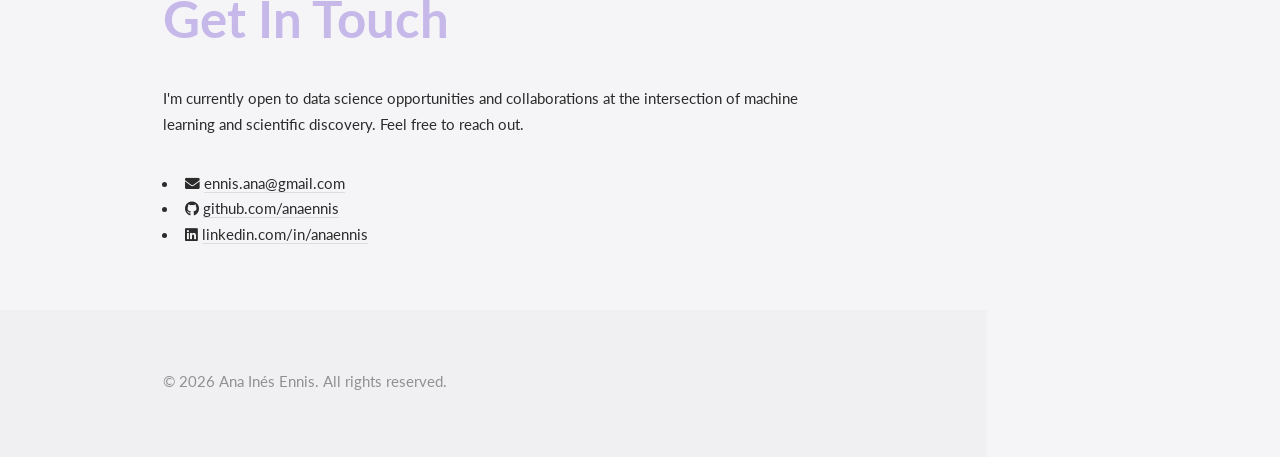
==== commit 04ee0a1e: "Add Just for Fun section and fit sidebar menu on short screens Links to Dear DJ and Heavy Rotation, " ====
--- a/index.html
+++ b/index.html
@@ -36,6 +36,7 @@
                         <li><a href="#research">Research</a></li>
                         <li><a href="#publications">Publications</a></li>
                         <li><a href="#talks">Talks &amp; Outreach</a></li>
+                        <li><a href="#fun">Just for Fun</a></li>
                         <li><a href="#contact">Contact</a></li>
                     </ul>
                 </nav>
@@ -376,6 +377,56 @@
                     </div>
                 </section>
 
+                <!-- Just for Fun -->
+                <section id="fun">
+                    <div class="container">
+                        <header class="major">
+                            <h2>Just for Fun</h2>
+                        </header>
+                        <p>
+                            Small music projects I built outside of work.
+                        </p>
+
+                        <div class="features">
+                            <article>
+                                <h3>Dear DJ</h3>
+                                <p>
+                                    A request board for music recommendations. You list up to five songs and artists you love and say
+                                    what you're after (new artists, new songs, or a mood), and other people answer with a Spotify playlist.
+                                    There's also a Mixtapes page for sharing a playlist you're proud of, with a short description and tags.
+                                    It runs on GitHub Pages and Supabase, with a Cloudflare Worker for song search.
+                                    Try it: <a href="https://anaennis.github.io/dear-dj/" target="_blank">anaennis.github.io/dear-dj</a>
+                                    &middot; Code: <a href="https://github.com/anaennis/dear-dj" target="_blank">github.com/anaennis/dear-dj</a>.
+                                </p>
+                                <ul class="tags">
+                                    <li>JavaScript</li>
+                                    <li>Supabase</li>
+                                    <li>Cloudflare Workers</li>
+                                    <li>Spotify</li>
+                                </ul>
+                            </article>
+
+                            <article>
+                                <h3>Heavy Rotation</h3>
+                                <p>
+                                    Turns your Spotify listening history into a shareable image of your top tracks, artists or albums.
+                                    Drop in your Spotify data export and filter by month, or by hours of the day to see what you
+                                    play during work hours. The file is read in your browser and never uploaded. You can change
+                                    the shape, layout, colors, textures and fonts of the image.
+                                    Try it: <a href="https://anaennis.github.io/heavy-rotation/" target="_blank">anaennis.github.io/heavy-rotation</a>
+                                    &middot; Code: <a href="https://github.com/anaennis/heavy-rotation" target="_blank">github.com/anaennis/heavy-rotation</a>.
+                                </p>
+                                <ul class="tags">
+                                    <li>JavaScript</li>
+                                    <li>Canvas</li>
+                                    <li>Data Visualization</li>
+                                    <li>Spotify</li>
+                                </ul>
+                            </article>
+                        </div>
+                    </div>
+                </section>
+
                 <!-- Contact -->
                 <section id="contact">
                     <div class="container">
--- a/assets/css/main.css
+++ b/assets/css/main.css
@@ -3324,3 +3324,57 @@
 			}
 
 	}
+
+/* Short screens: keep the whole sidebar menu visible without scrolling
+   (desktop layout only; below 1025px the sidebar becomes a slide-out panel) */
+
+	@media screen and (min-width: 1025px) and (max-height: 1200px) {
+
+		#header > header {
+			padding: 1.5em 2em 1.25em 2em;
+		}
+
+			#header > header .avatar {
+				margin-bottom: 1em;
+				width: 5em;
+			}
+
+			#header > header h1 {
+				font-size: 1.5em;
+			}
+
+			#header > header p {
+				margin-top: 0.5em;
+			}
+
+		#header > nav ul li a {
+			padding: 0.55em 0;
+		}
+
+		#header > footer {
+			padding: 1em;
+		}
+
+	}
+
+	@media screen and (min-width: 1025px) and (max-height: 760px) {
+
+		#header > header {
+			padding: 1em 2em 0.75em 2em;
+		}
+
+			#header > header .avatar {
+				margin-bottom: 0.75em;
+				width: 3.5em;
+			}
+
+		#header > nav ul li a {
+			font-size: 0.9em;
+			padding: 0.4em 0;
+		}
+
+		#header > footer {
+			padding: 0.75em;
+		}
+
+	}
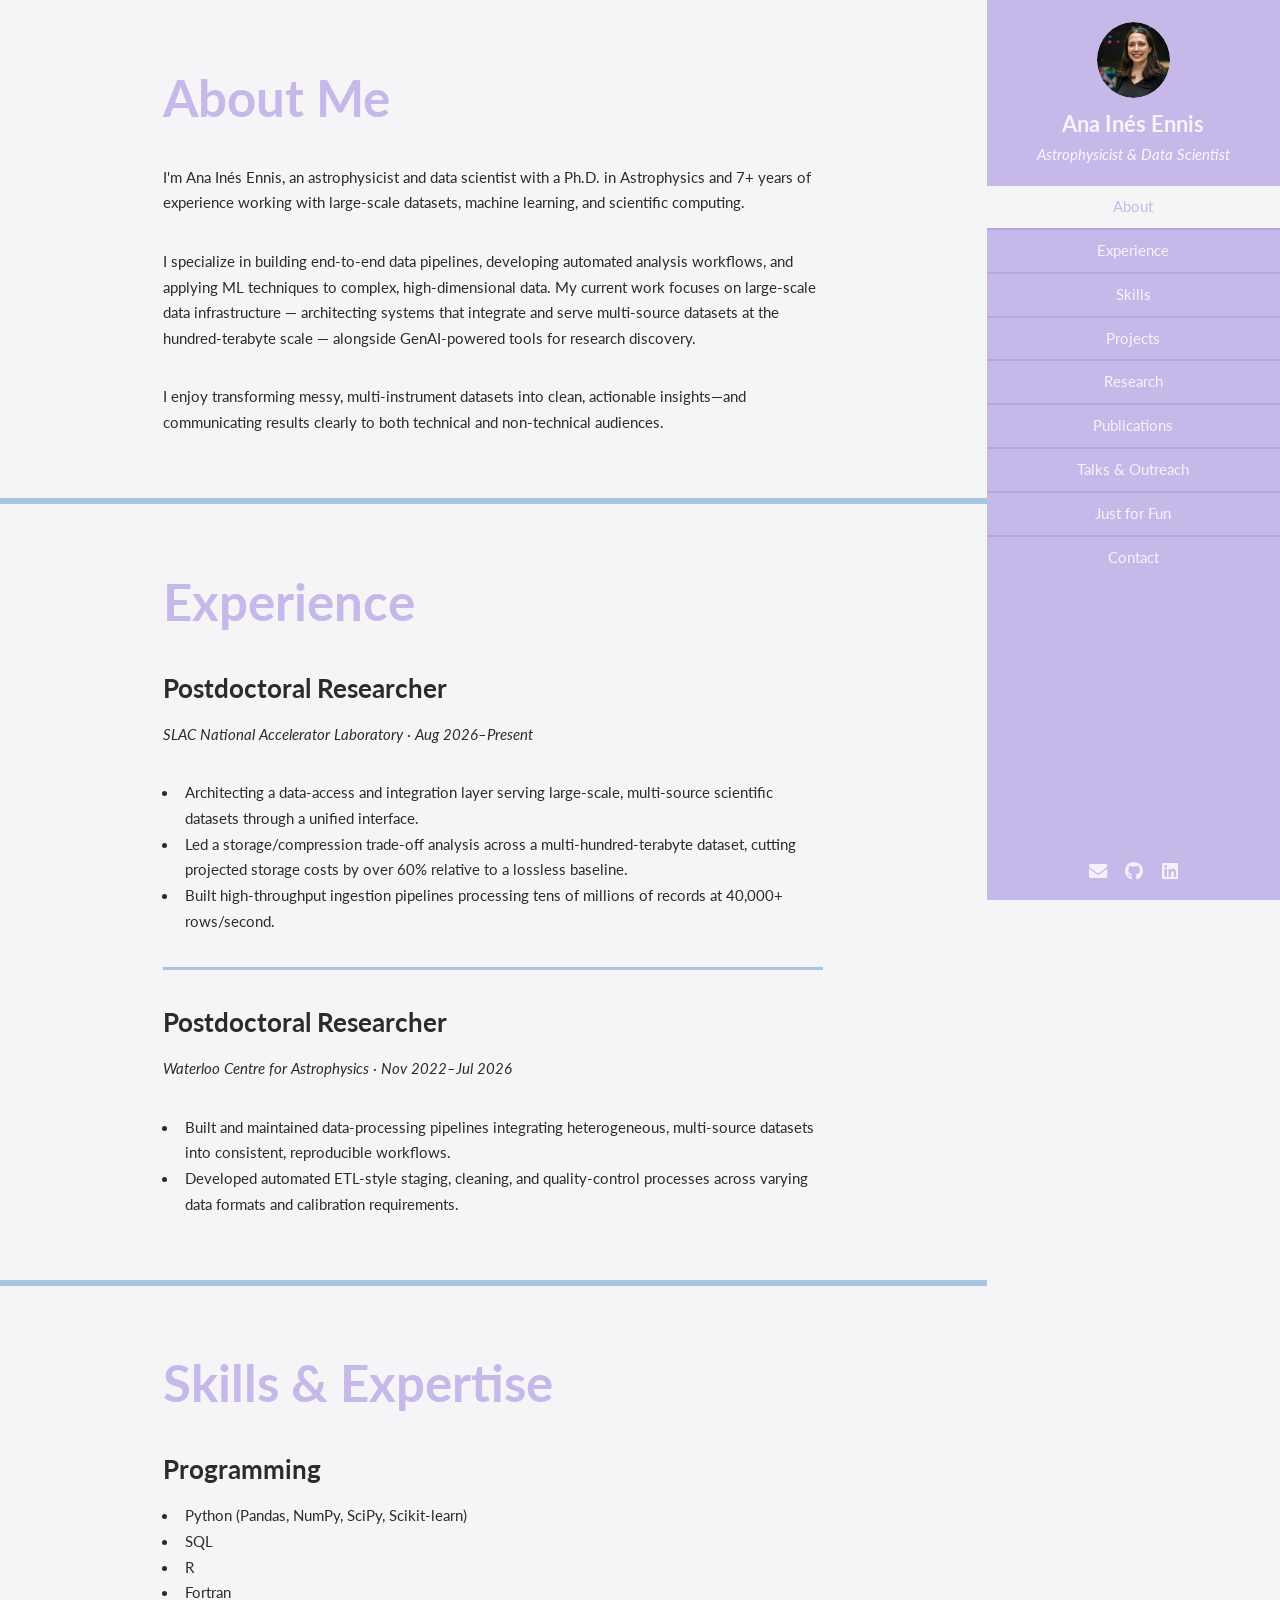
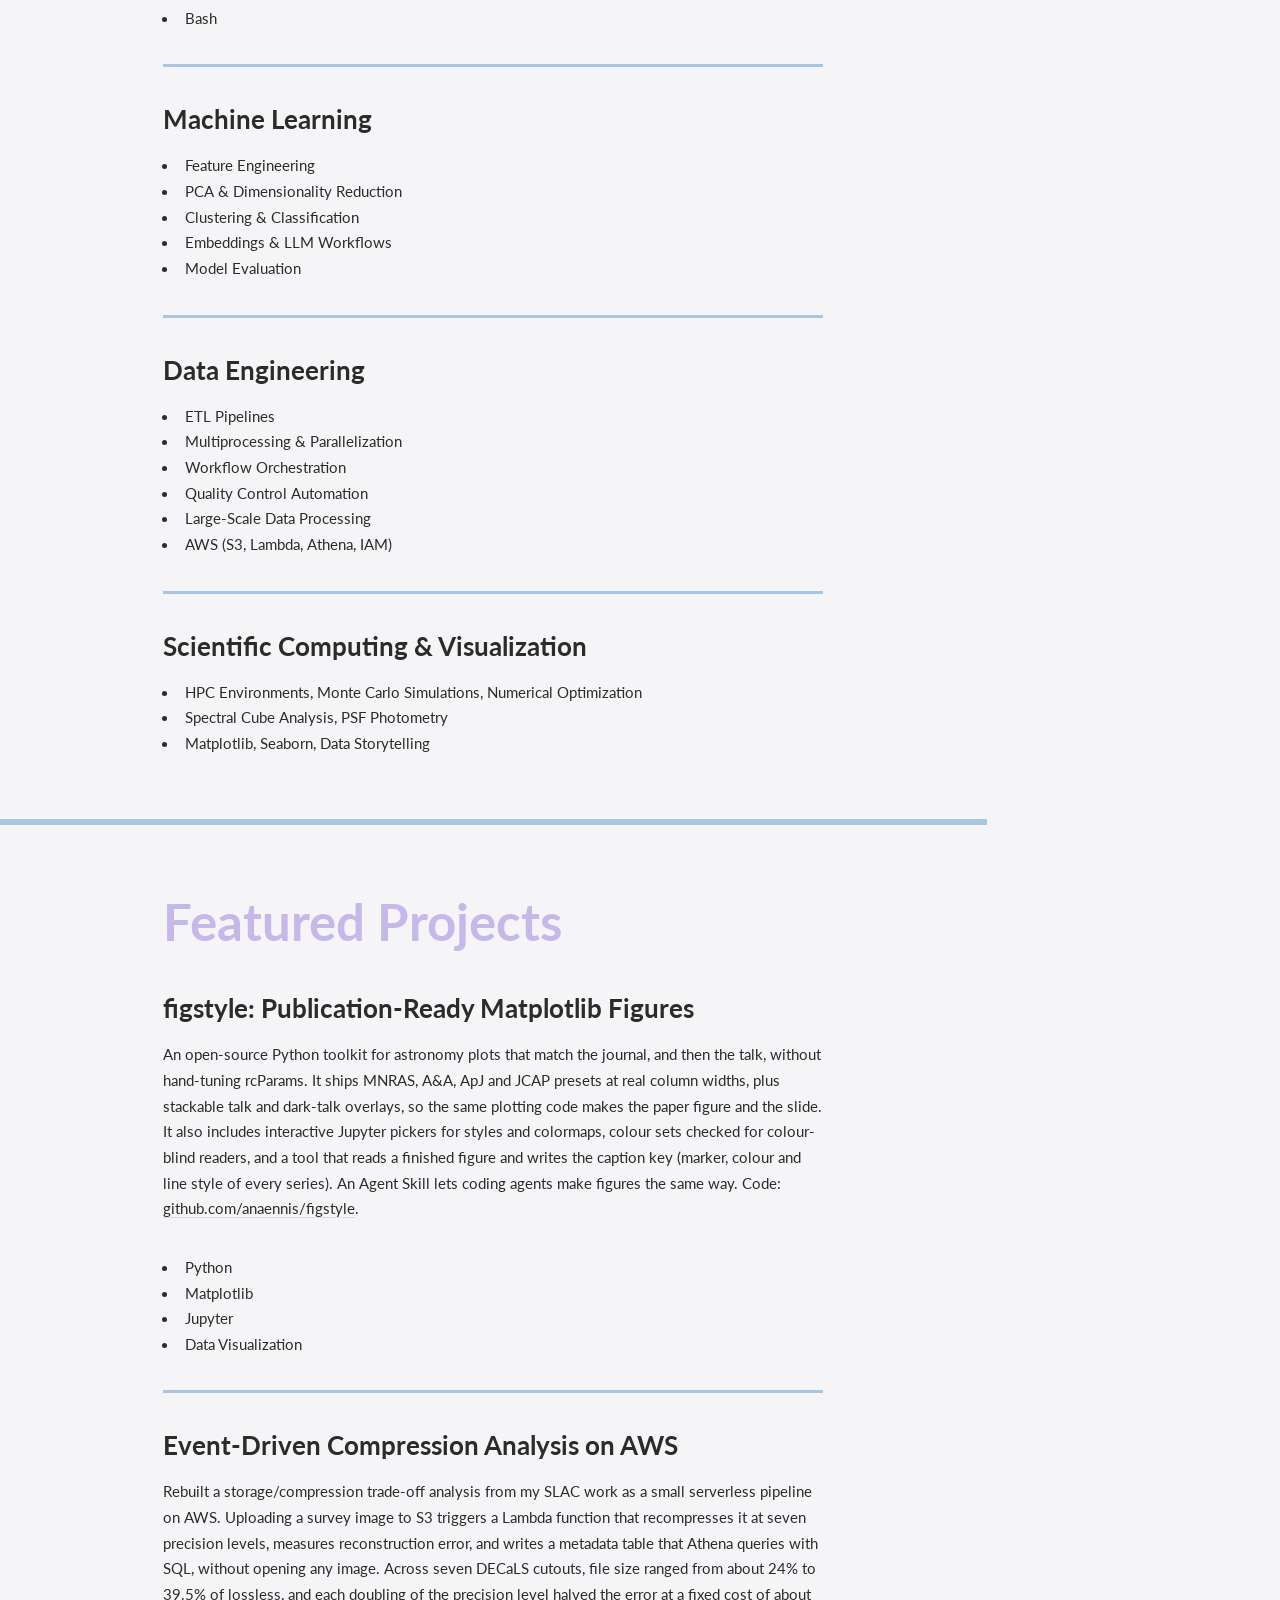
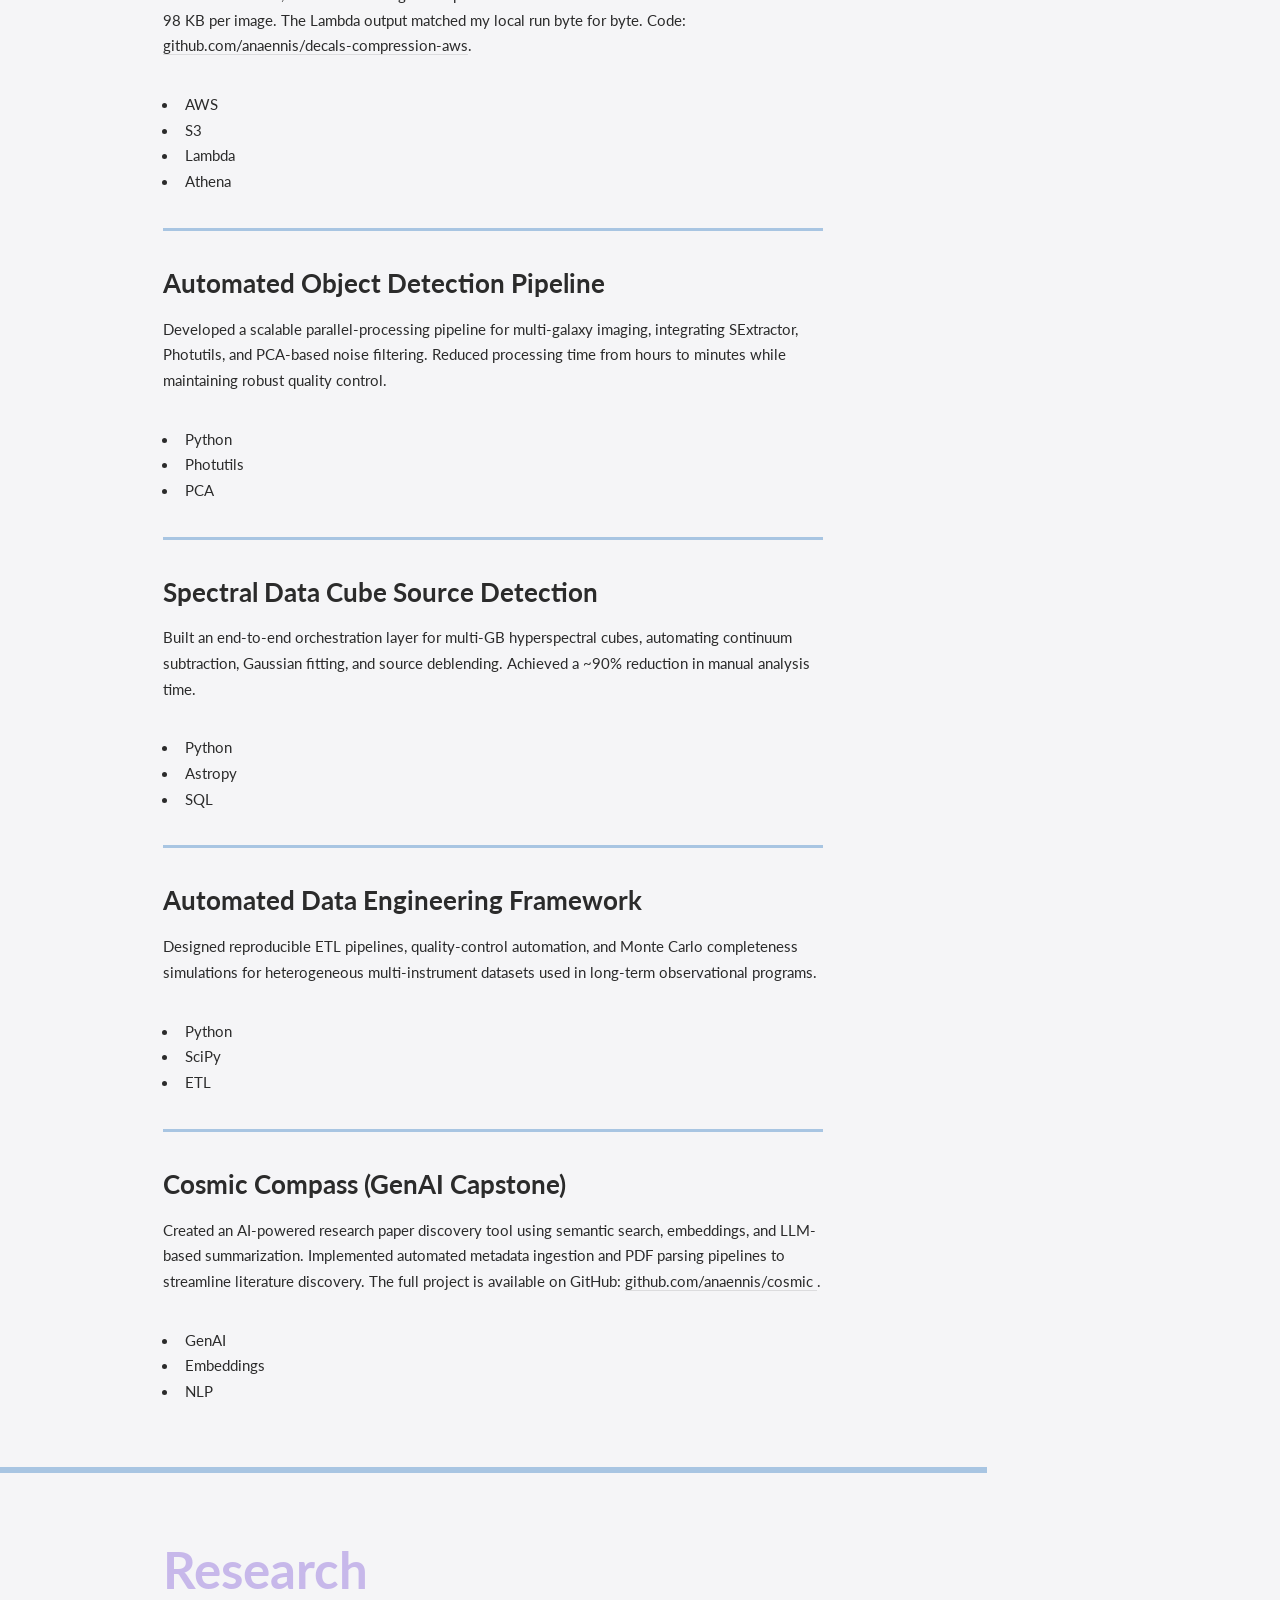
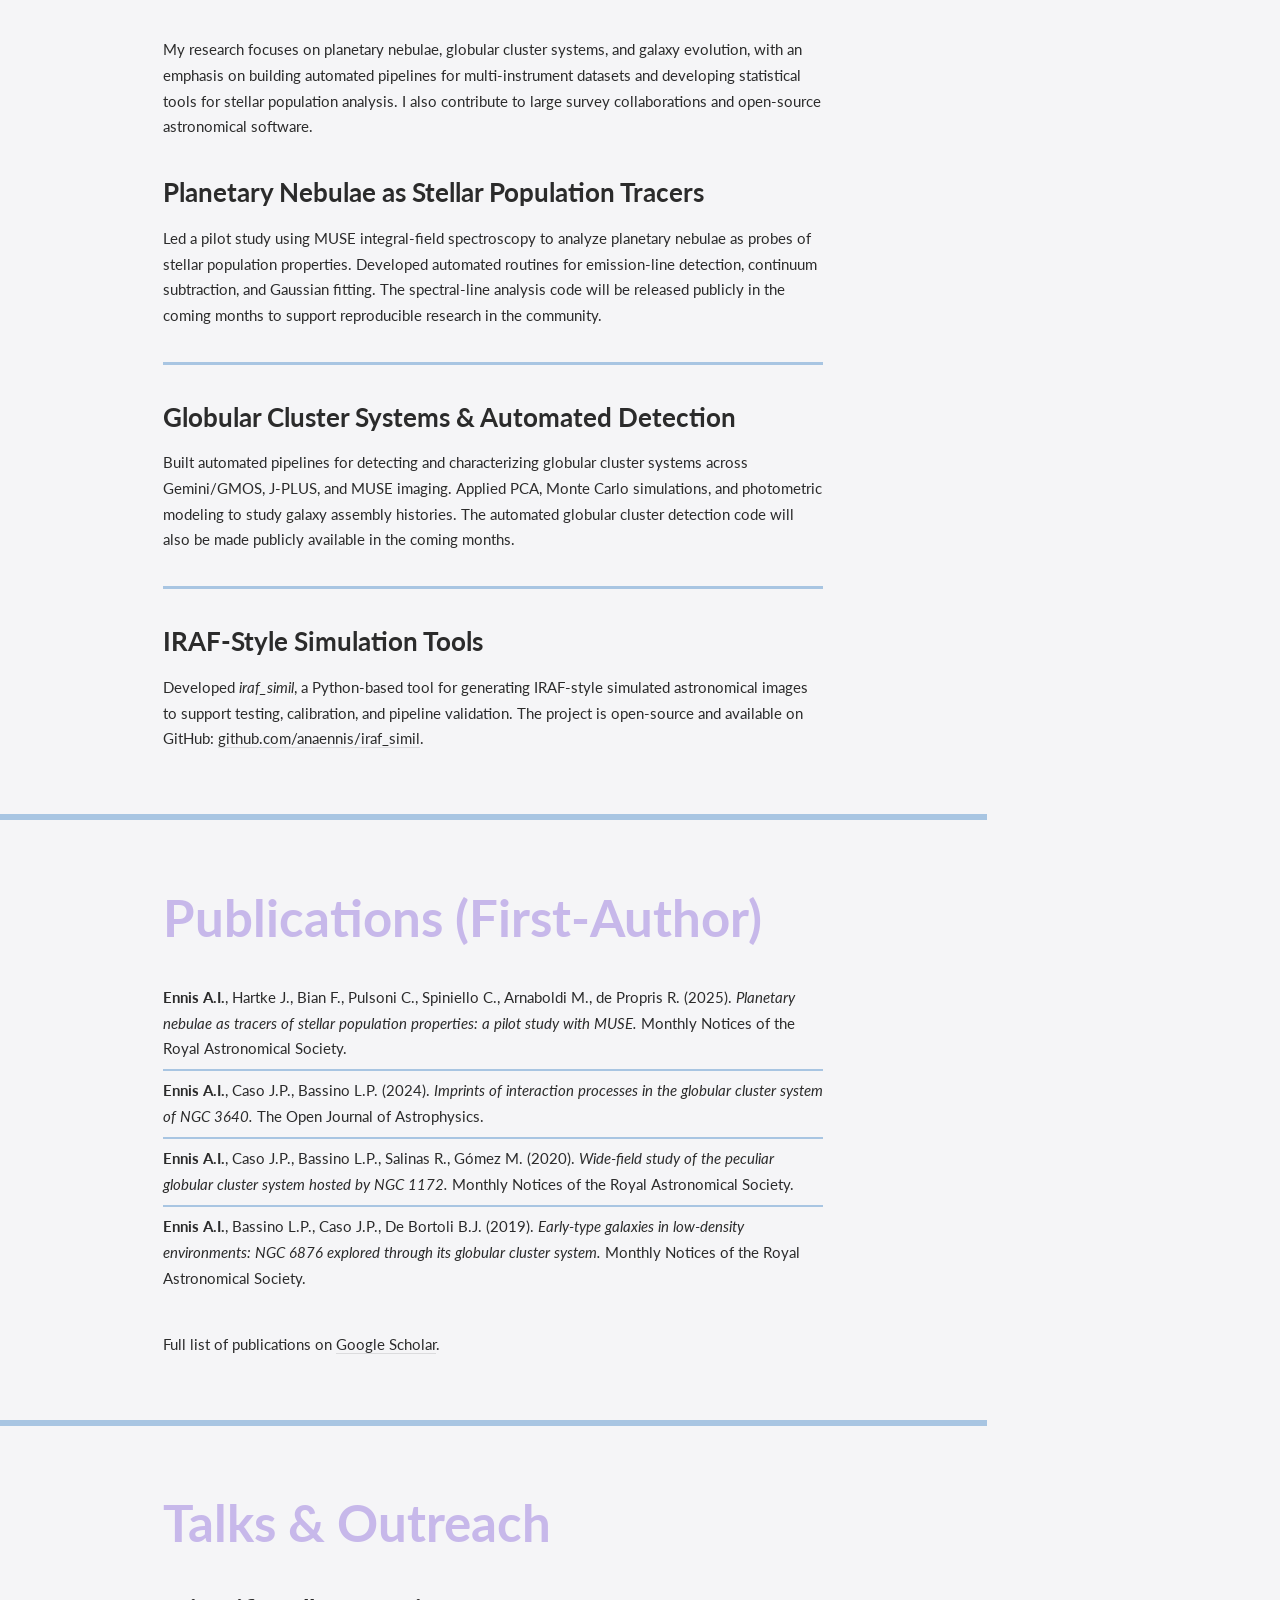
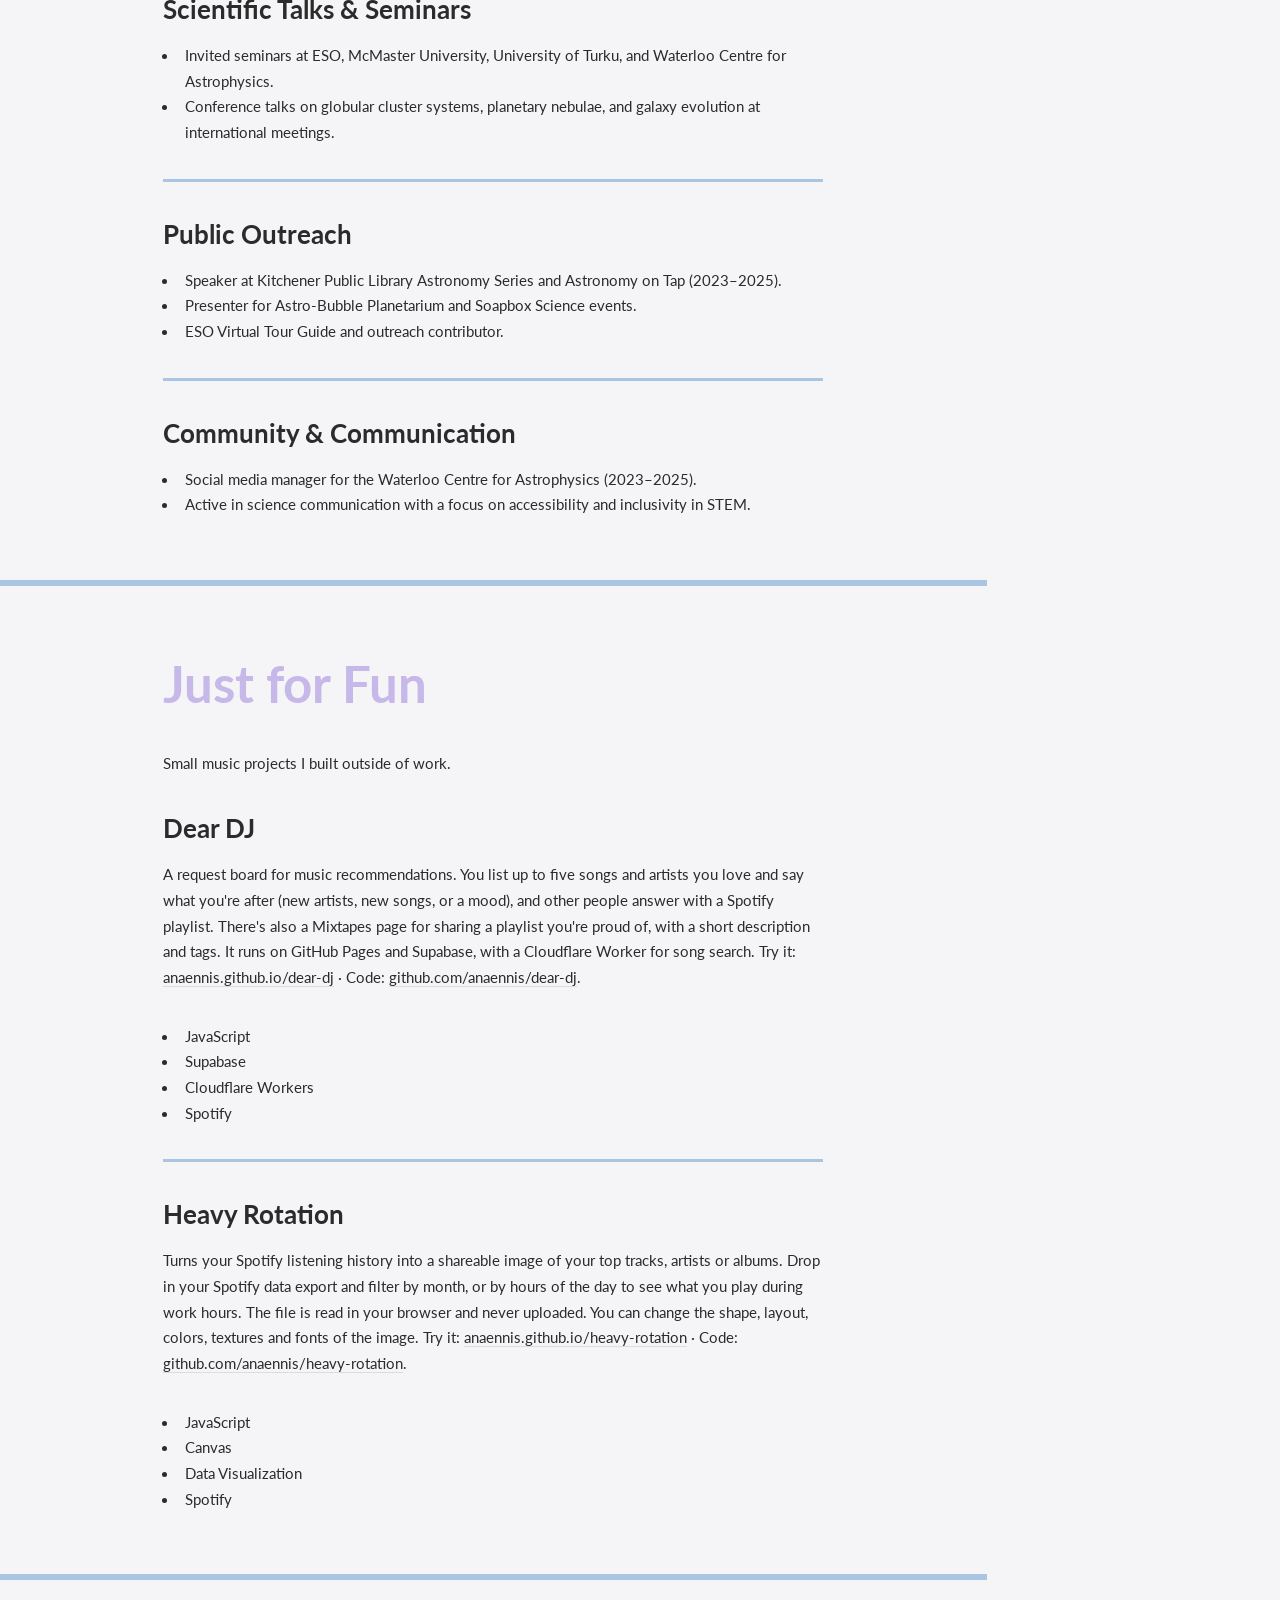
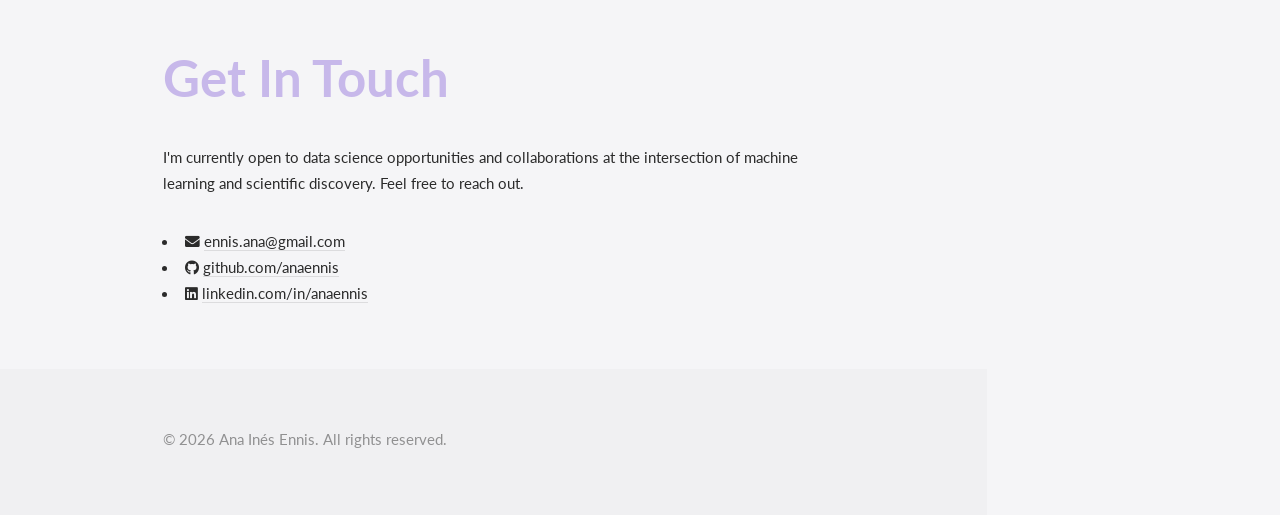
==== commit e4c47f0a: "Link full publication list on Google Scholar Co-Authored-By: Claude Opus 5.5 <noreply@anthropic.com>" ====
--- a/index.html
+++ b/index.html
@@ -338,6 +338,7 @@
                                 Monthly Notices of the Royal Astronomical Society.
                             </li>
                         </ul>
+                        <p>Full list of publications on <a href="https://scholar.google.com/citations?user=8kY2okIAAAAJ&amp;hl=es" target="_blank" rel="noopener">Google Scholar</a>.</p>
                     </div>
                 </section>
 
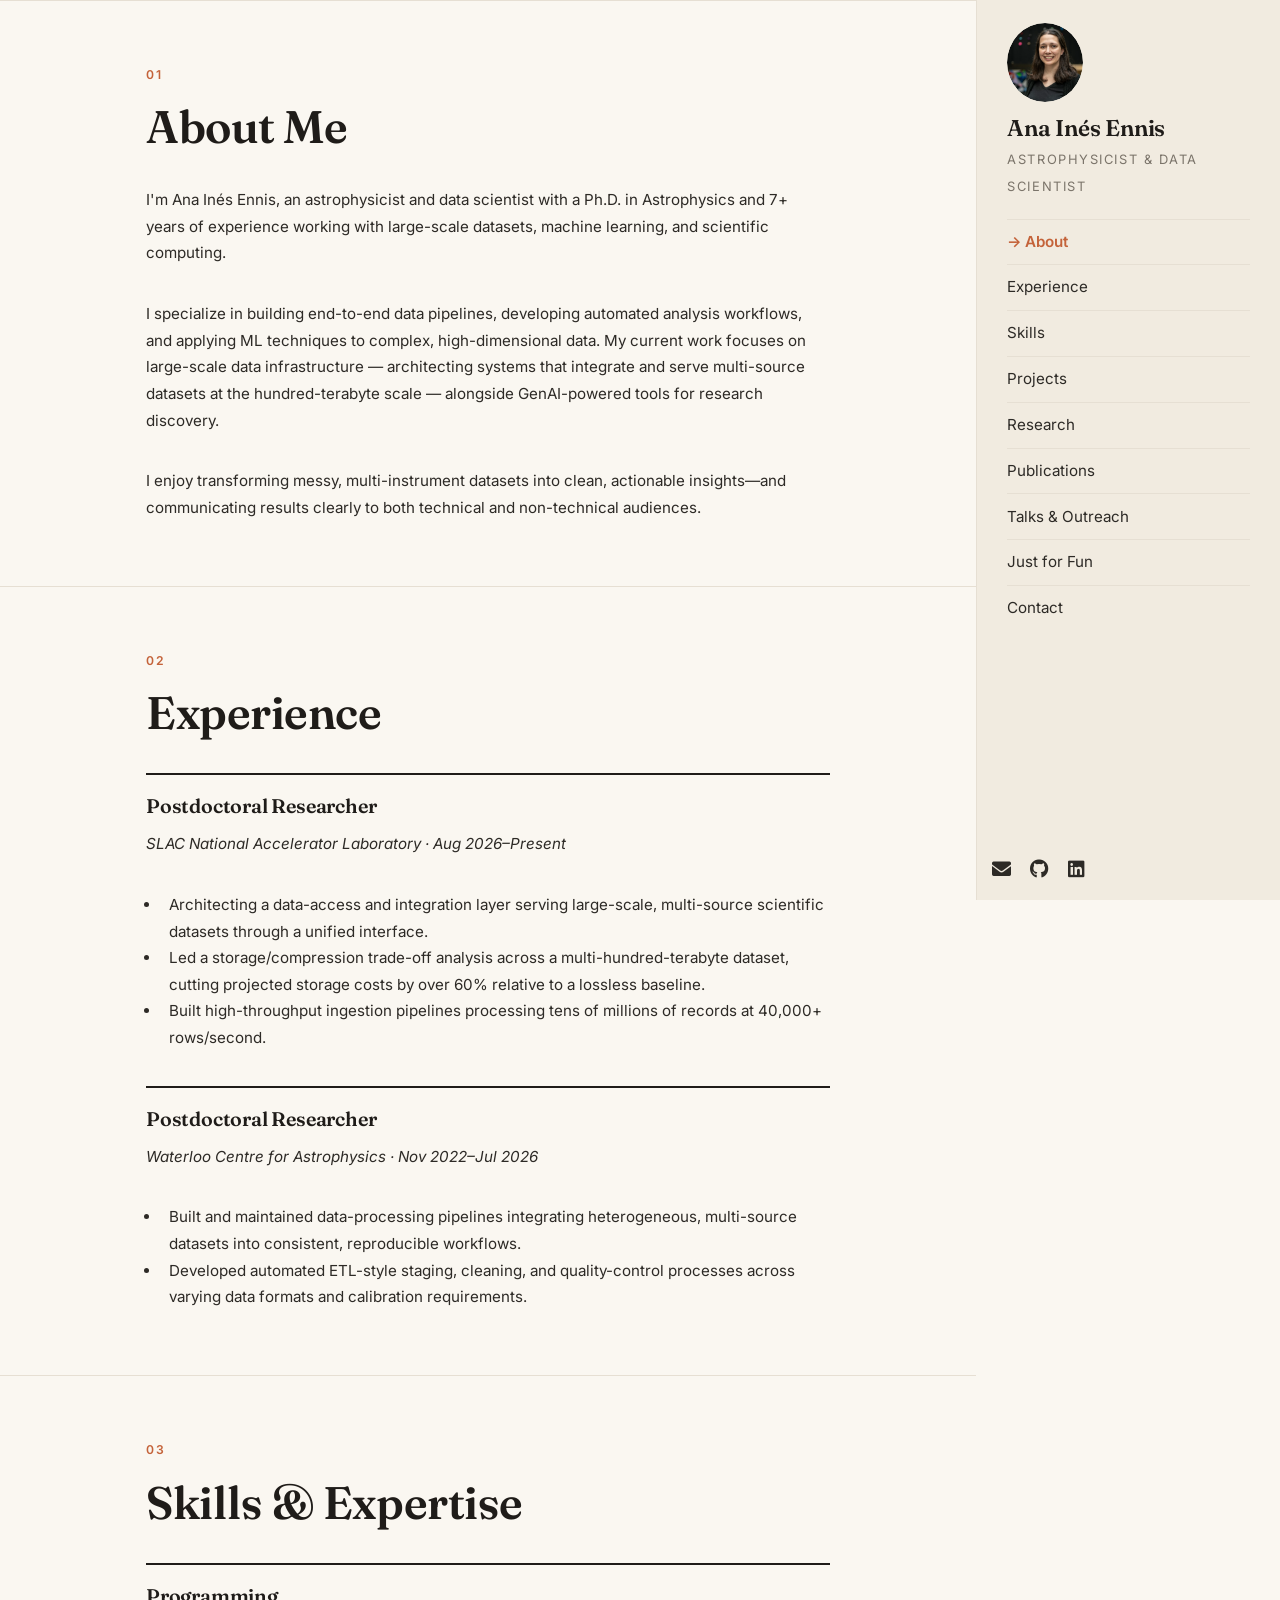
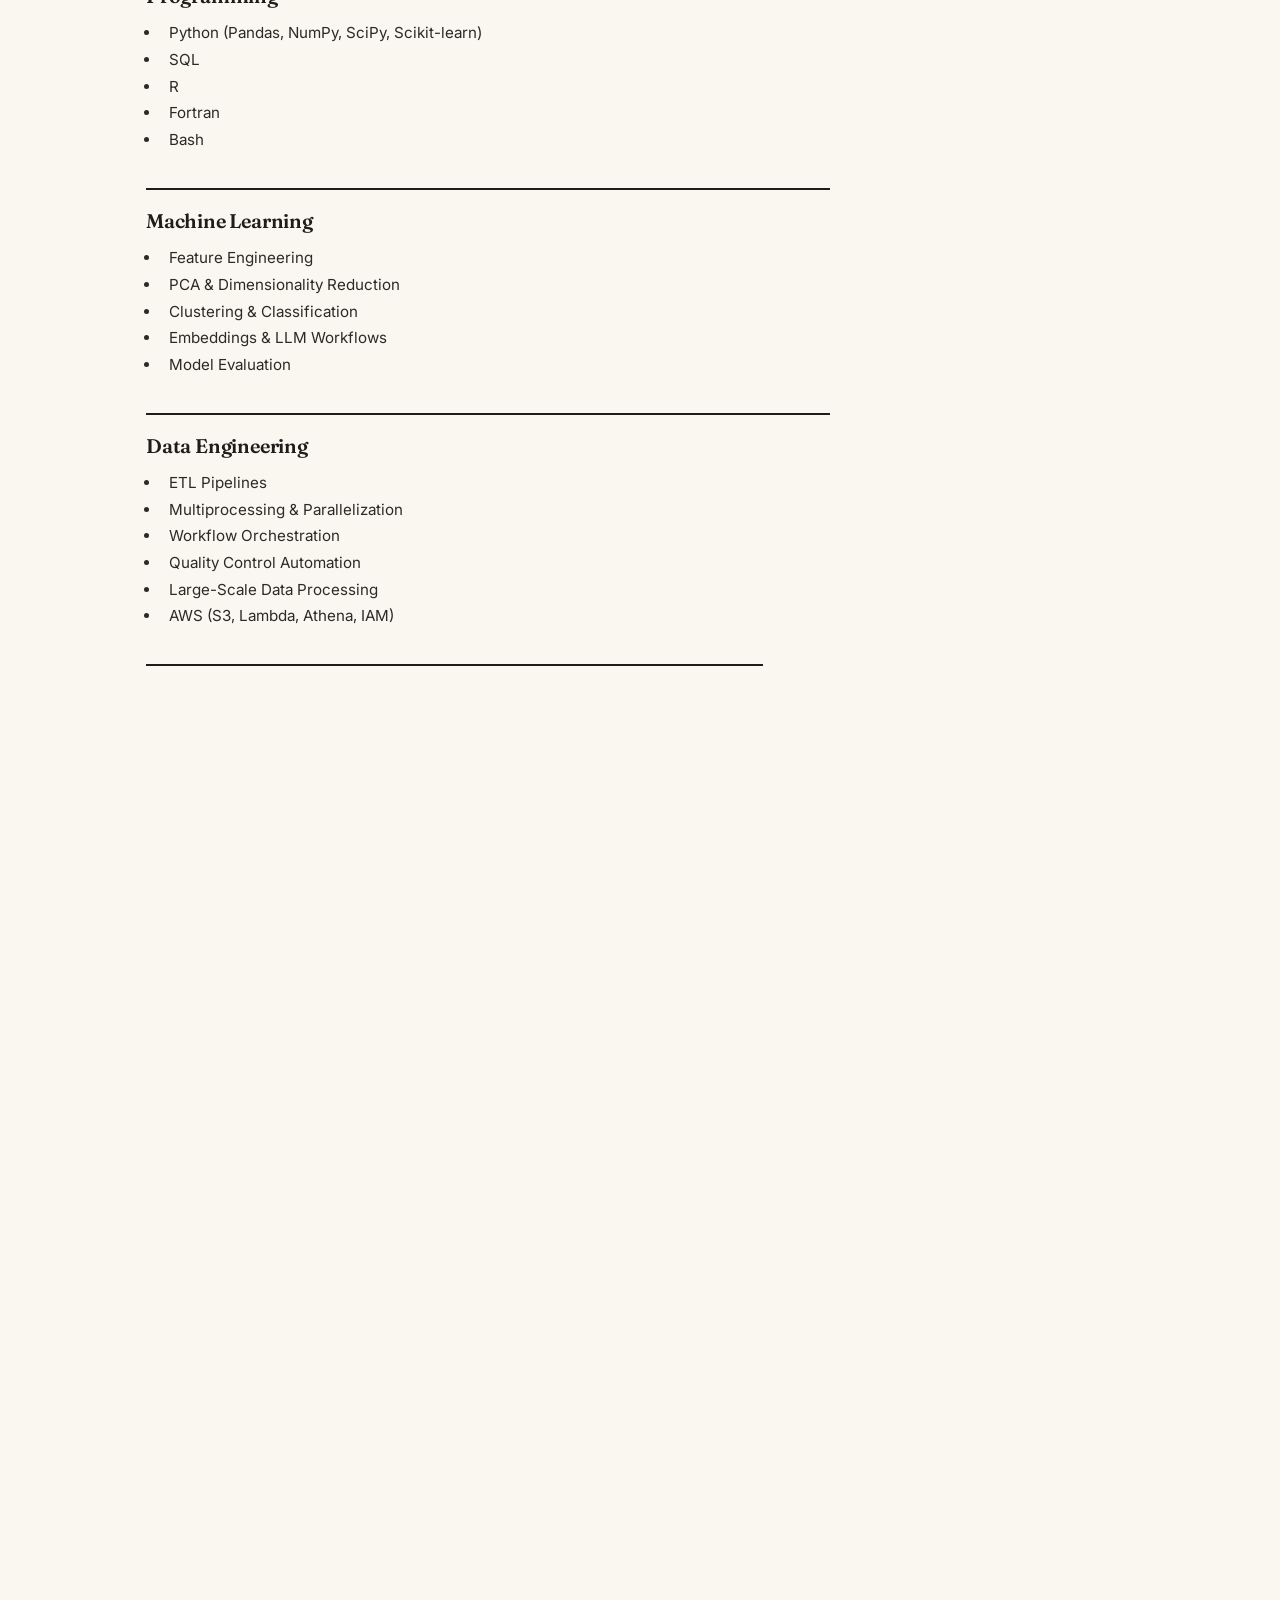
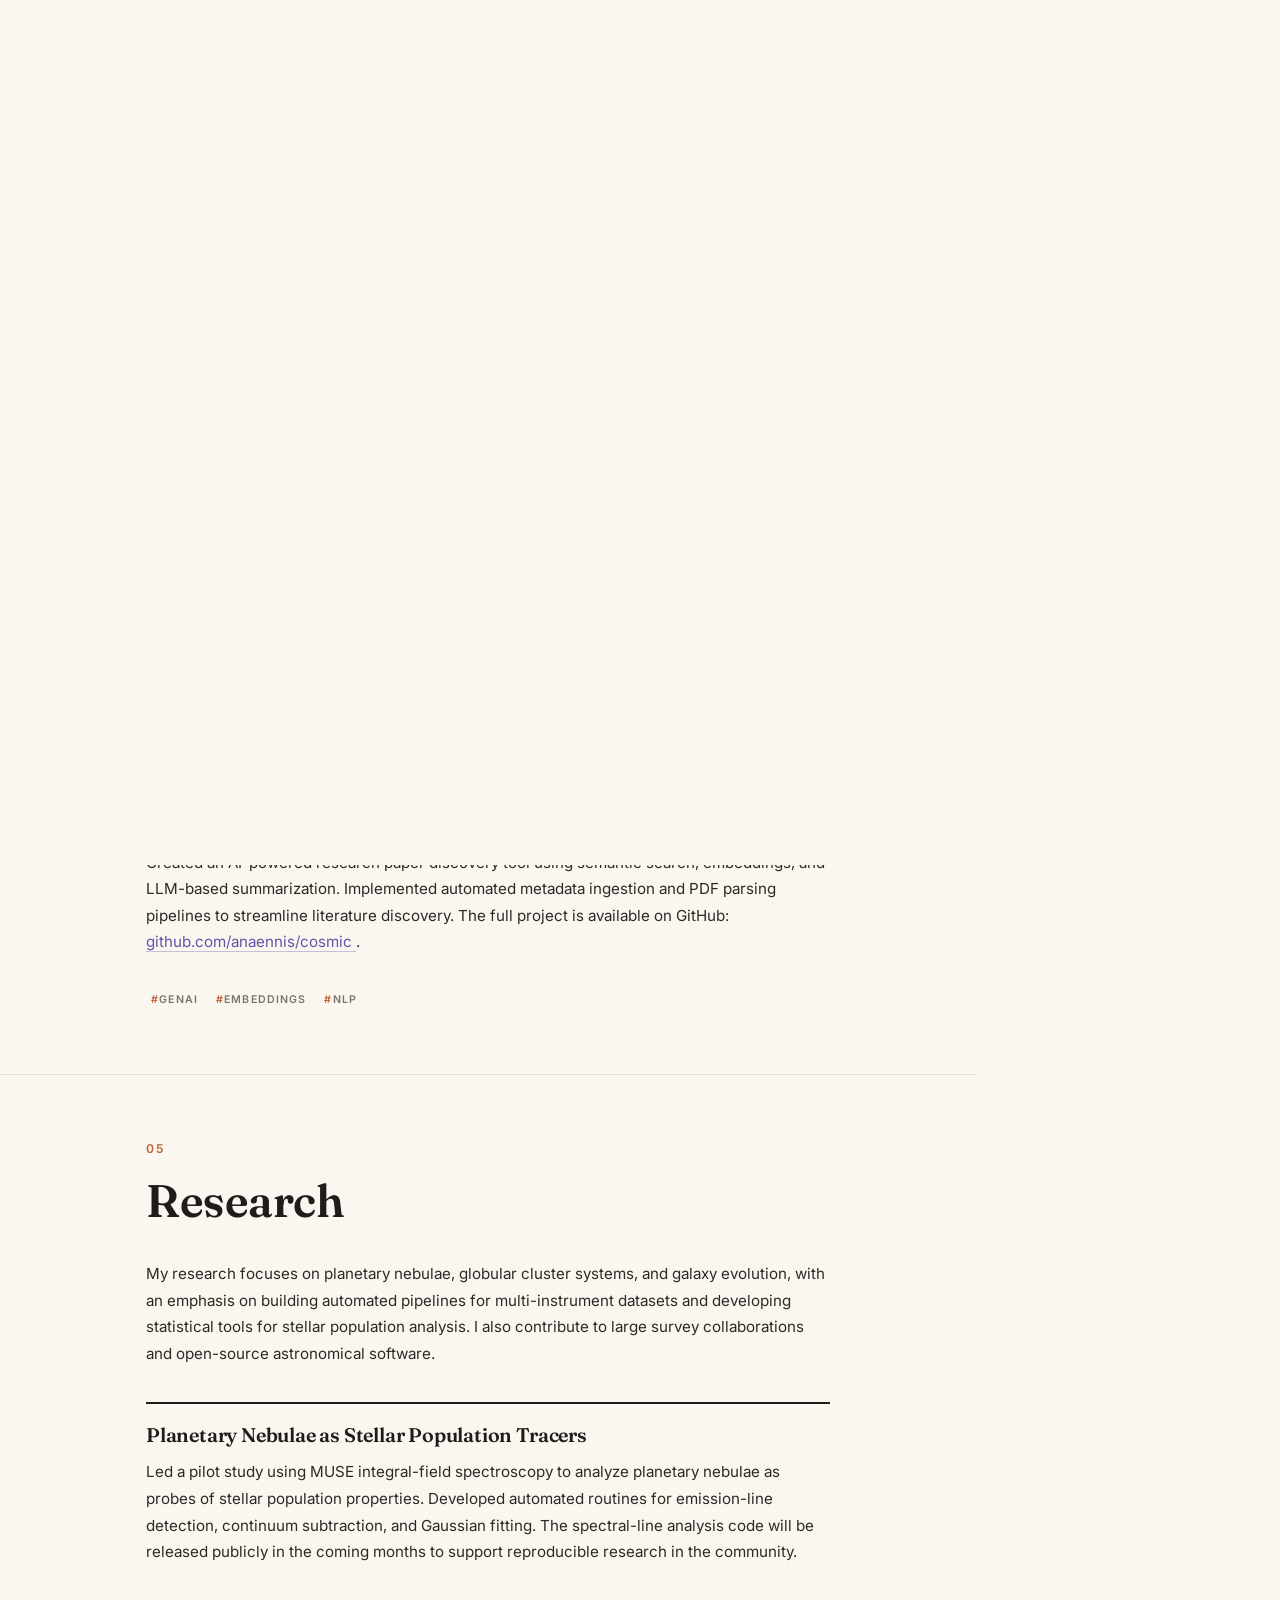
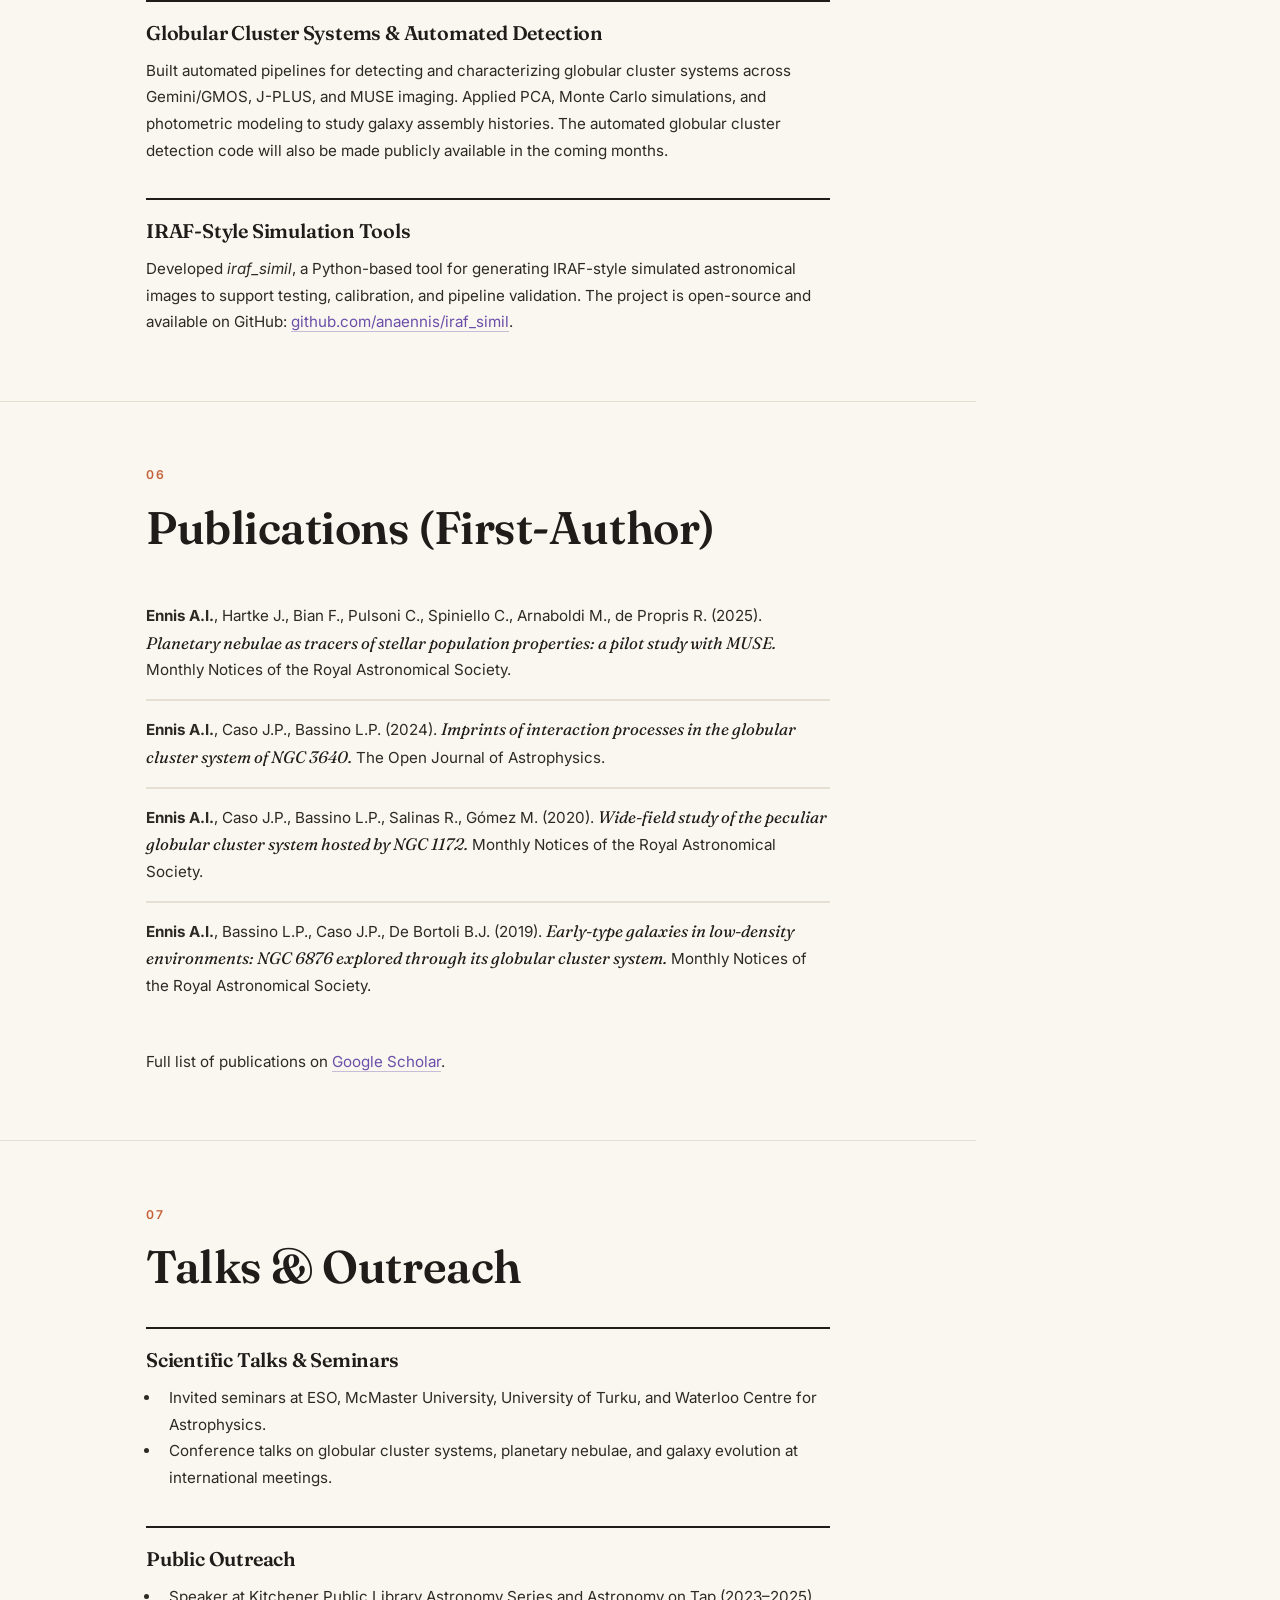
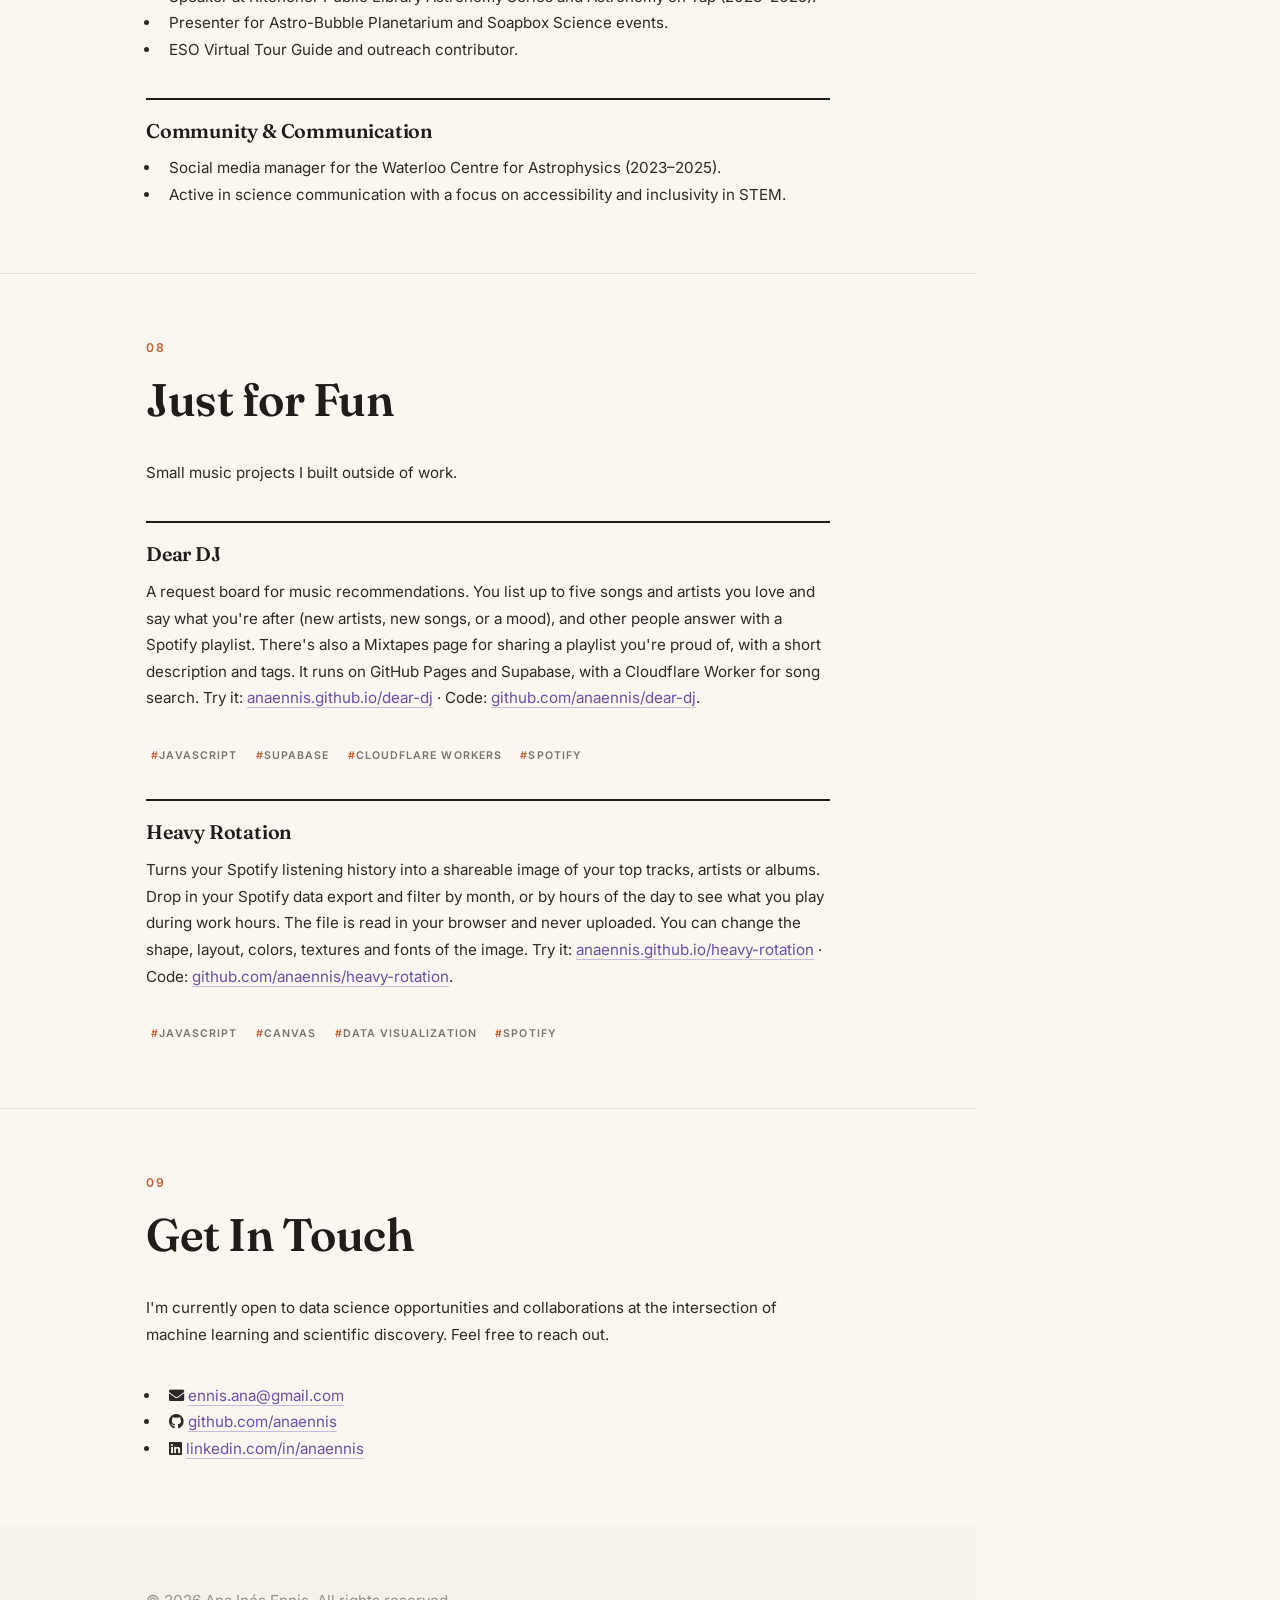
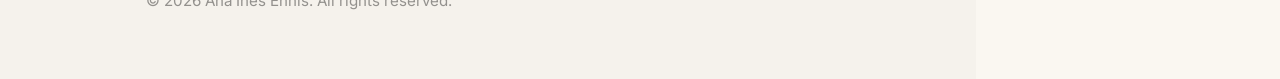
==== commit 2ab3605b: "Add editorial theme: warm paper, serif headings, numbered sections Layered on top of the template's " ====
--- a/index.html
+++ b/index.html
@@ -3,13 +3,14 @@
     Read Only by HTML5 UP
     Customized for Ana Inés Ennis
 -->
-<html>
+<html data-theme="editorial">
     <head>
         <title>Ana Inés Ennis | Astrophysicist & Data Scientist</title>
         <meta charset="utf-8" />
         <meta name="viewport" content="width=device-width, initial-scale=1" />
         <meta name="description" content="Portfolio of Ana Inés Ennis, Astrophysicist & Data Scientist" />
         <link rel="stylesheet" href="assets/css/main.css" />
+        <link rel="stylesheet" href="assets/css/themes.css" />
         <noscript><link rel="stylesheet" href="assets/css/noscript.css" /></noscript>
     </head>
     <body class="is-preload">
--- a/assets/css/themes.css
+++ b/assets/css/themes.css
@@ -0,0 +1,203 @@
+/*
+	Editorial theme — layered on top of main.css.
+	Warm paper, serif headings, journal feel.
+	Scoped to html[data-theme="editorial"] (set on the <html> tag in index.html);
+	remove that attribute to fall back to the original template look.
+*/
+
+@import url("https://fonts.googleapis.com/css2?family=Fraunces:opsz,wght@9..144,400;9..144,600&family=Inter:wght@400;500;600&display=swap");
+
+html[data-theme="editorial"] {
+	--bg: #faf7f1;
+	--fg: #2d2a26;
+	--accent: #6b4fa8;     /* deep plum, keeps a nod to lavender */
+	--accent2: #c4633a;    /* terracotta */
+	--muted: #7b746a;
+	--line: #e6dfd3;
+}
+
+/* Type */
+
+html[data-theme="editorial"] body,
+html[data-theme="editorial"] input {
+	font-family: "Inter", "Lato", sans-serif;
+	font-size: 0.95em;
+}
+
+html[data-theme="editorial"] h1,
+html[data-theme="editorial"] h2,
+html[data-theme="editorial"] h3 {
+	font-family: "Fraunces", Georgia, serif;
+	font-weight: 600;
+	color: #1f1c19;
+	letter-spacing: -0.01em;
+}
+
+html[data-theme="editorial"] a {
+	color: var(--accent);
+	border-bottom: 1px solid rgba(107,79,168,0.35);
+}
+
+/* Sidebar */
+
+html[data-theme="editorial"] #header {
+	background: #f1ebe0;
+	color: var(--fg);
+	border-left: 1px solid var(--line);
+	text-align: left;
+}
+
+	html[data-theme="editorial"] #header h1 a {
+		color: #1f1c19 !important;
+		border-bottom: 0;
+	}
+
+	html[data-theme="editorial"] #header header p {
+		color: var(--muted) !important;
+		font-style: normal;
+		font-size: 0.85em;
+		letter-spacing: 0.12em;
+		text-transform: uppercase;
+	}
+
+	html[data-theme="editorial"] #header > header .avatar {
+		margin-left: 0;
+	}
+
+		html[data-theme="editorial"] #header > header .avatar img {
+			border-radius: 50%;
+			filter: saturate(0.9);
+		}
+
+	html[data-theme="editorial"] #header > nav ul li {
+		border-top: 1px solid var(--line);
+		margin: 0 2em;
+	}
+
+		html[data-theme="editorial"] #header > nav ul li a {
+			color: var(--fg) !important;
+			padding: 0.6em 0;
+		}
+
+		html[data-theme="editorial"] #header > nav ul li a.active {
+			background: transparent;
+			color: var(--accent2) !important;
+			font-weight: 600;
+		}
+
+			html[data-theme="editorial"] #header > nav ul li a.active::before {
+				content: "→ ";
+			}
+
+	html[data-theme="editorial"] #header > footer .icons li a {
+		color: var(--fg) !important;
+		border-bottom: 0;
+	}
+
+/* Mobile title bar */
+
+html[data-theme="editorial"] #titleBar {
+	background: #f1ebe0;
+	border-bottom: 1px solid var(--line);
+}
+
+	html[data-theme="editorial"] #titleBar .title {
+		color: #1f1c19;
+		font-family: "Fraunces", Georgia, serif;
+	}
+
+/* Sections: numbered 01, 02, ... */
+
+html[data-theme="editorial"] #main {
+	counter-reset: sec;
+}
+
+html[data-theme="editorial"] #main > section {
+	border-top: 1px solid var(--line);
+}
+
+	html[data-theme="editorial"] #main > section header.major {
+		counter-increment: sec;
+	}
+
+	html[data-theme="editorial"] #main > section header.major::before {
+		content: counter(sec, decimal-leading-zero);
+		display: block;
+		font-family: "Inter", sans-serif;
+		font-size: 0.8em;
+		font-weight: 600;
+		letter-spacing: 0.15em;
+		color: var(--accent2);
+		margin-bottom: 0.4em;
+	}
+
+html[data-theme="editorial"] header.major h2 {
+	color: #1f1c19;
+	font-size: 3em;
+}
+
+/* Cards */
+
+@media screen and (min-width: 1281px) {
+	html[data-theme="editorial"] .features {
+		display: grid;
+		grid-template-columns: repeat(2, minmax(0, 1fr));
+		gap: 1.5em;
+	}
+}
+
+html[data-theme="editorial"] .features article,
+html[data-theme="editorial"] .features article:first-child {
+	border: 0;
+	border-top: 2px solid #1f1c19;
+	padding-top: 1.25em;
+}
+
+	html[data-theme="editorial"] .features article h3 {
+		font-size: 1.3em;
+		line-height: 1.3;
+		transition: color 0.2s ease;
+	}
+
+	html[data-theme="editorial"] .features article:hover h3 {
+		color: var(--accent);
+	}
+
+/* Tags */
+
+html[data-theme="editorial"] ul.tags {
+	list-style: none;
+	padding: 0;
+	margin: 1em 0 0 0;
+	display: flex;
+	flex-wrap: wrap;
+	gap: 0.45em;
+}
+
+	html[data-theme="editorial"] ul.tags li {
+		margin-right: 0.6em;
+		color: var(--muted);
+		font-size: 0.7em;
+		font-weight: 600;
+		letter-spacing: 0.1em;
+		line-height: 1.8;
+		text-transform: uppercase;
+	}
+
+		html[data-theme="editorial"] ul.tags li::before {
+			content: "#";
+			color: var(--accent2);
+		}
+
+/* Publications */
+
+html[data-theme="editorial"] ul.alt li {
+	border-top-color: var(--line);
+	padding: 1em 0;
+}
+
+html[data-theme="editorial"] #publications em {
+	font-family: "Fraunces", Georgia, serif;
+	font-size: 1.1em;
+	color: #1f1c19;
+}
